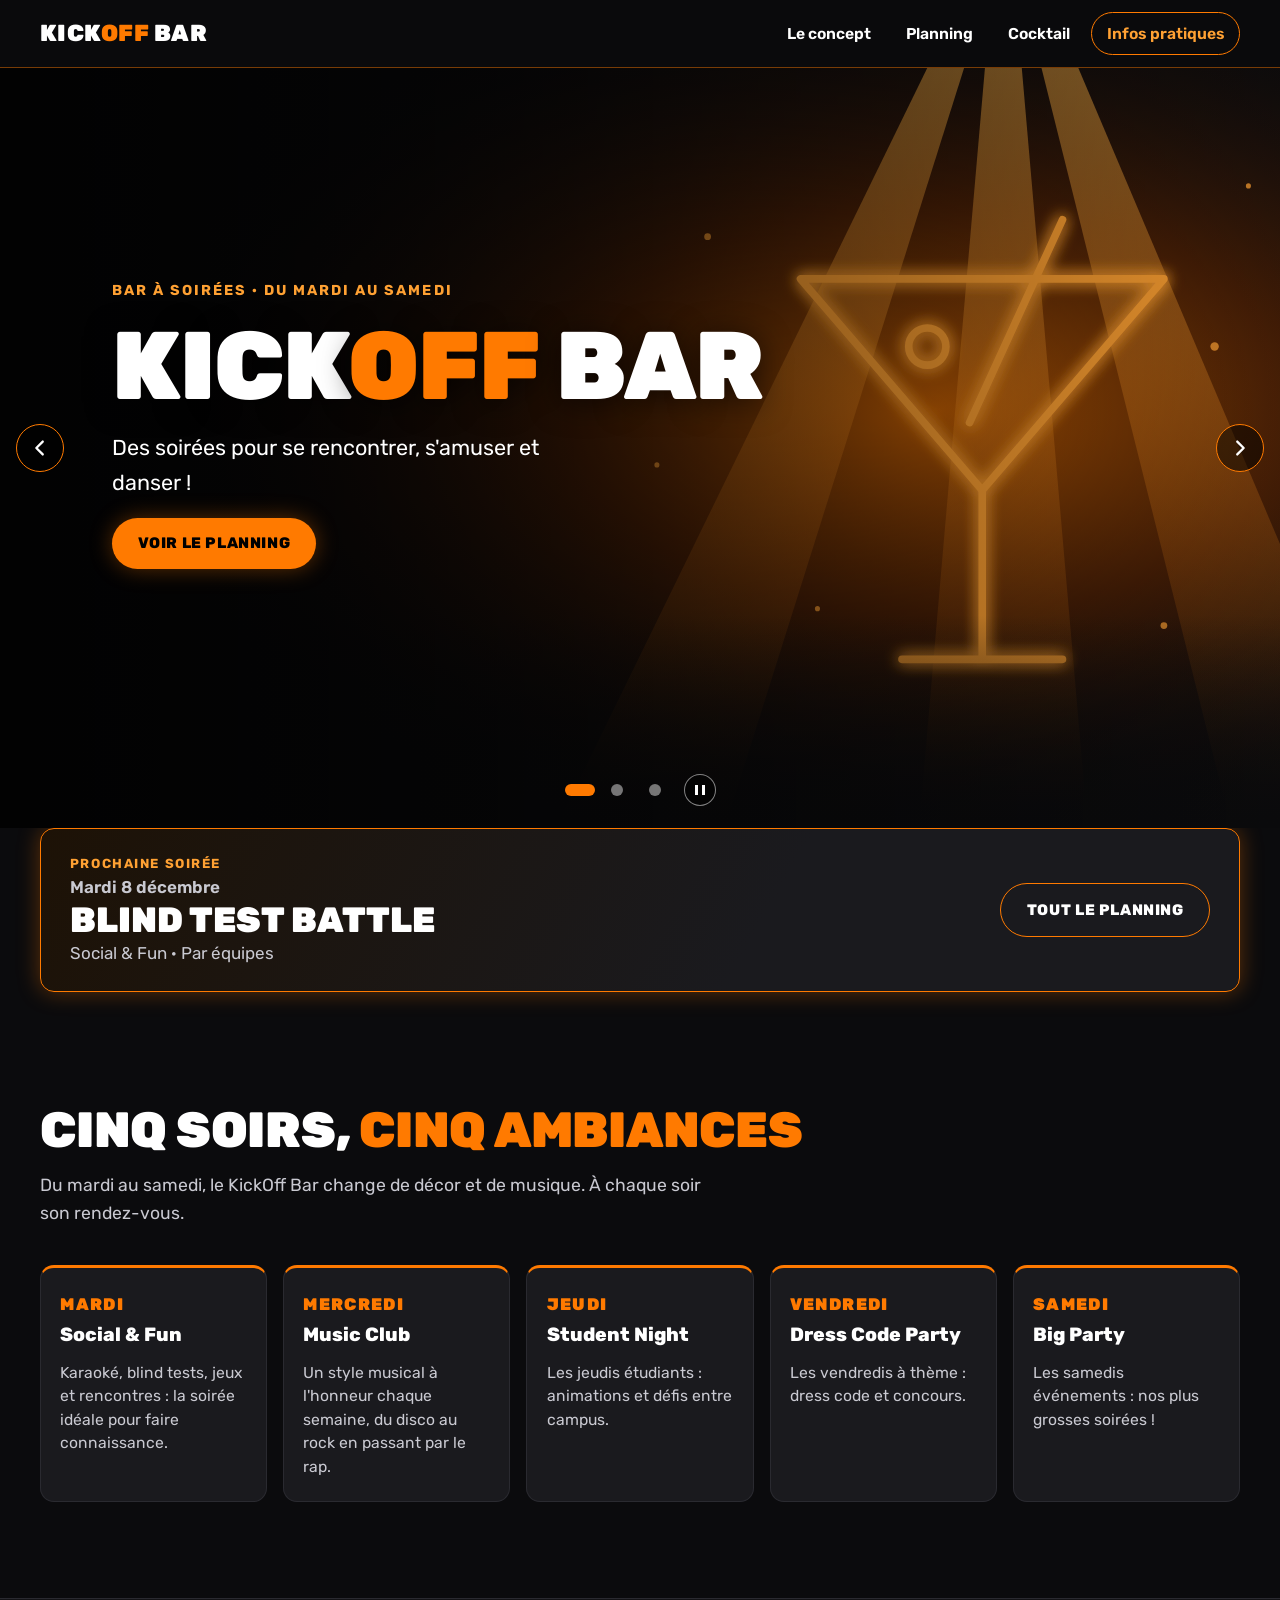
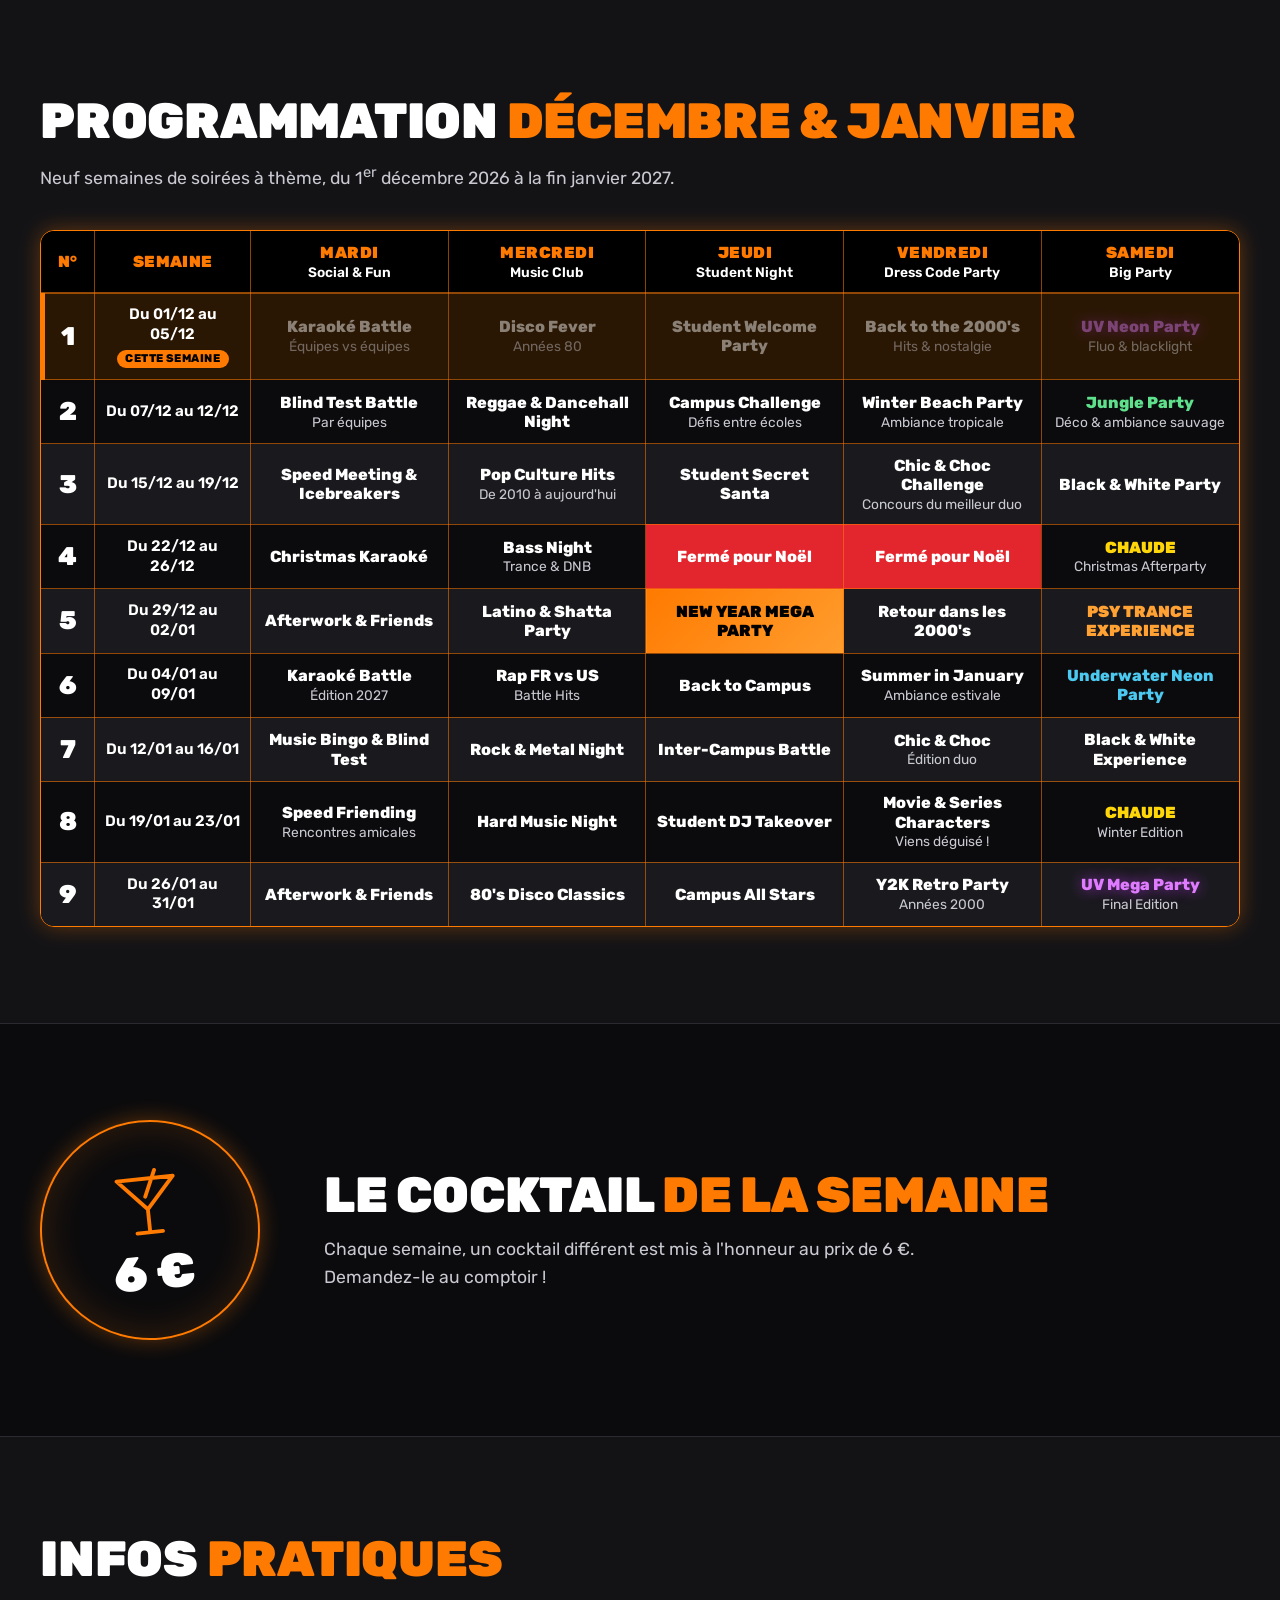
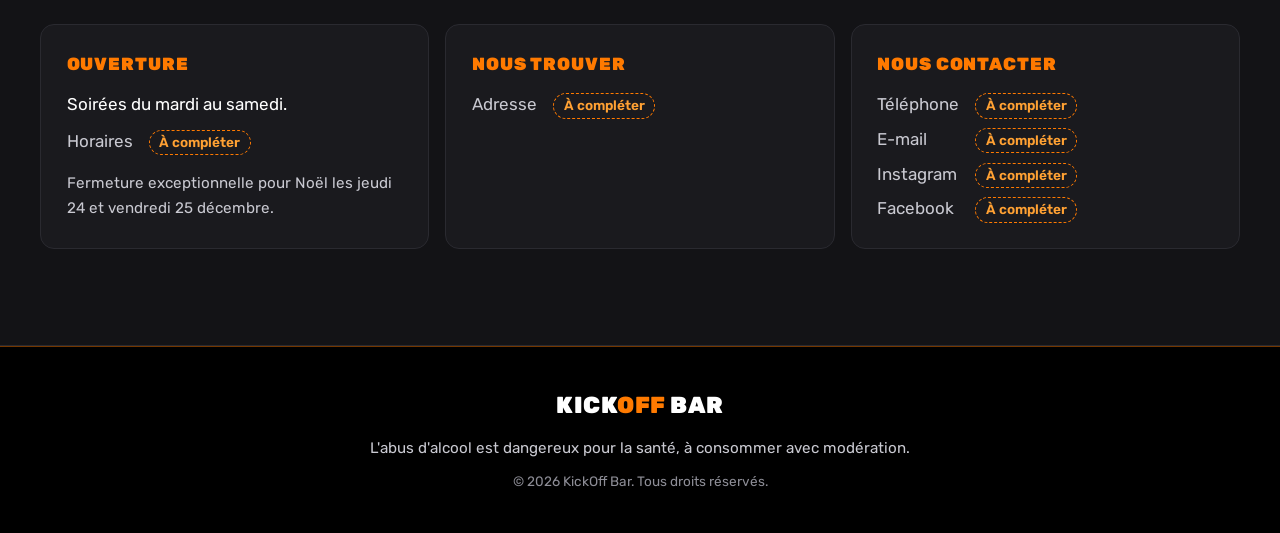
==== index.html @ b2f5c9df "Site vitrine KickOff Bar : diaporama, planning décembre/janvier, infos pratiques Co-Authored-By: Cla" ====
<!DOCTYPE html>
<html lang="fr">
<head>
  <meta charset="utf-8">
  <meta name="viewport" content="width=device-width, initial-scale=1">
  <title>KickOff Bar — Soirées à thème, planning et infos pratiques</title>
  <meta name="description" content="KickOff Bar : des soirées à thème du mardi au samedi. Découvrez la programmation de décembre et janvier, le cocktail de la semaine à 6 € et les infos pratiques.">
  <meta name="theme-color" content="#0b0b0d">
  <meta property="og:title" content="KickOff Bar — Soirées à thème du mardi au samedi">
  <meta property="og:description" content="Programmation de décembre et janvier, cocktail de la semaine à 6 € et infos pratiques.">
  <meta property="og:type" content="website">
  <meta property="og:locale" content="fr_FR">
  <link rel="icon" href="favicon.svg" type="image/svg+xml">
  <link rel="preload" href="fonts/rubik.woff2" as="font" type="font/woff2" crossorigin>
  <link rel="stylesheet" href="css/style.css">
</head>
<body>
  <a class="skip" href="#contenu">Aller au contenu</a>

  <header class="site-header">
    <div class="container header-in">
      <a class="logo" href="#accueil" aria-label="KickOff Bar — accueil">Kick<span>Off</span> Bar</a>
      <button class="burger" type="button" aria-controls="nav" aria-expanded="false" aria-label="Ouvrir le menu">
        <span></span><span></span><span></span>
      </button>
      <nav id="nav" class="nav" aria-label="Navigation principale">
        <a href="#concept">Le concept</a>
        <a href="#planning">Planning</a>
        <a href="#cocktail">Cocktail</a>
        <a href="#infos" class="nav-cta">Infos pratiques</a>
      </nav>
    </div>
  </header>

  <main id="contenu">

    <!-- Diaporama -->
    <section id="accueil" class="hero" aria-roledescription="carrousel" aria-label="À la une">
      <div class="slides">
        <article class="slide active">
          <img src="images/slide-1.svg" alt="" width="1600" height="900" fetchpriority="high">
          <div class="container slide-txt">
            <p class="kicker">Bar à soirées · du mardi au samedi</p>
            <h1>Kick<span>Off</span> Bar</h1>
            <p class="lead">Des soirées pour se rencontrer, s'amuser et danser&nbsp;!</p>
            <a class="btn" href="#planning">Voir le planning</a>
          </div>
        </article>
        <article class="slide" aria-hidden="true">
          <img src="images/slide-2.svg" alt="" width="1600" height="900" loading="lazy">
          <div class="container slide-txt">
            <p class="kicker">Cinq soirs, cinq ambiances</p>
            <p class="slide-titre">Chaque soir a <span>son thème</span></p>
            <p class="lead">Karaoké, soirées musicales, jeudis étudiants, vendredis à dress code et grosses soirées du samedi.</p>
            <a class="btn" href="#concept">Découvrir le concept</a>
          </div>
        </article>
        <article class="slide" aria-hidden="true">
          <img src="images/slide-3.svg" alt="" width="1600" height="900" loading="lazy">
          <div class="container slide-txt">
            <p class="kicker">Chaque semaine</p>
            <p class="slide-titre">Le cocktail de la semaine à <span>6&nbsp;€</span></p>
            <p class="lead">Un cocktail différent à l'honneur chaque semaine, à petit prix.</p>
            <a class="btn" href="#cocktail">En savoir plus</a>
          </div>
        </article>
      </div>

      <button class="hero-arrow prev" type="button" aria-label="Image précédente">
        <svg viewBox="0 0 24 24" aria-hidden="true"><path d="M15 5l-7 7 7 7"/></svg>
      </button>
      <button class="hero-arrow next" type="button" aria-label="Image suivante">
        <svg viewBox="0 0 24 24" aria-hidden="true"><path d="M9 5l7 7-7 7"/></svg>
      </button>

      <div class="hero-controls">
        <button class="dot" type="button" aria-label="Afficher l'image 1" aria-current="true"></button>
        <button class="dot" type="button" aria-label="Afficher l'image 2"></button>
        <button class="dot" type="button" aria-label="Afficher l'image 3"></button>
        <button class="hero-toggle" type="button" aria-label="Mettre le diaporama en pause"></button>
      </div>
    </section>

    <!-- Prochaine soirée -->
    <section class="bandeau" aria-label="Prochaine soirée">
      <div class="container bandeau-in">
        <div id="prochaine" class="prochaine"></div>
        <a class="btn btn-ghost" href="#planning">Tout le planning</a>
      </div>
    </section>

    <!-- Concept -->
    <section id="concept" class="section">
      <div class="container">
        <h2 class="titre">Cinq soirs, <span>cinq ambiances</span></h2>
        <p class="intro">Du mardi au samedi, le KickOff Bar change de décor et de musique. À chaque soir son rendez-vous.</p>
        <ul id="soirs-liste" class="soirs"></ul>
      </div>
    </section>

    <!-- Planning -->
    <section id="planning" class="section section-alt">
      <div class="container">
        <h2 class="titre">Programmation <span>décembre &amp; janvier</span></h2>
        <p class="intro">Neuf semaines de soirées à thème, du 1<sup>er</sup>&nbsp;décembre 2026 à la fin janvier 2027.</p>

        <div class="planning-cadre">
          <table class="planning">
            <caption class="sr-only">Programmation des soirées du KickOff Bar, semaine par semaine</caption>
            <thead>
              <tr>
                <th scope="col">N°</th>
                <th scope="col">Semaine</th>
                <th scope="col">Mardi <small>Social &amp; Fun</small></th>
                <th scope="col">Mercredi <small>Music Club</small></th>
                <th scope="col">Jeudi <small>Student Night</small></th>
                <th scope="col">Vendredi <small>Dress Code Party</small></th>
                <th scope="col">Samedi <small>Big Party</small></th>
              </tr>
            </thead>
            <tbody id="planning-corps"></tbody>
          </table>
        </div>
        <noscript><p class="intro">Activez JavaScript pour afficher la programmation.</p></noscript>
      </div>
    </section>

    <!-- Cocktail -->
    <section id="cocktail" class="section">
      <div class="container cocktail">
        <div class="cocktail-prix" aria-hidden="true">
          <svg viewBox="0 0 64 64"><path d="M10 12h44L32 36zM32 36v18M22 54h20M40 6l-9 20"/></svg>
          <span>6&nbsp;€</span>
        </div>
        <div>
          <h2 class="titre">Le cocktail <span>de la semaine</span></h2>
          <p class="intro">Chaque semaine, un cocktail différent est mis à l'honneur au prix de 6&nbsp;€. Demandez-le au comptoir&nbsp;!</p>
        </div>
      </div>
    </section>

    <!-- Infos pratiques -->
    <section id="infos" class="section section-alt">
      <div class="container">
        <h2 class="titre">Infos <span>pratiques</span></h2>
        <div class="infos">
          <div class="info">
            <h3>Ouverture</h3>
            <p>Soirées du mardi au samedi.</p>
            <dl>
              <dt>Horaires</dt><dd id="info-horaires"></dd>
            </dl>
            <p class="note">Fermeture exceptionnelle pour Noël les jeudi 24 et vendredi 25&nbsp;décembre.</p>
          </div>
          <div class="info">
            <h3>Nous trouver</h3>
            <dl>
              <dt>Adresse</dt><dd id="info-adresse"></dd>
            </dl>
          </div>
          <div class="info">
            <h3>Nous contacter</h3>
            <dl>
              <dt>Téléphone</dt><dd id="info-telephone"></dd>
              <dt>E-mail</dt><dd id="info-email"></dd>
              <dt>Instagram</dt><dd id="info-instagram"></dd>
              <dt>Facebook</dt><dd id="info-facebook"></dd>
            </dl>
          </div>
        </div>
      </div>
    </section>
  </main>

  <footer class="site-footer">
    <div class="container footer-in">
      <p class="logo">Kick<span>Off</span> Bar</p>
      <p class="sante">L'abus d'alcool est dangereux pour la santé, à consommer avec modération.</p>
      <p class="copy">© <span id="annee">2026</span> KickOff Bar. Tous droits réservés.</p>
    </div>
  </footer>

  <script src="js/data.js"></script>
  <script src="js/main.js"></script>
</body>
</html>
---- css/style.css ----
@font-face {
  font-family: "Rubik";
  src: url("../fonts/rubik.woff2") format("woff2");
  font-weight: 300 900;
  font-display: swap;
}

:root {
  --noir: #0b0b0d;
  --noir-2: #131316;
  --panneau: #1a1a1e;
  --ligne: #2a2a30;
  --orange: #ff7a00;
  --orange-clair: #ffa133;
  --blanc: #ffffff;
  --gris: #c9c9d1;
  --rouge: #e3262e;
  --lueur: 0 0 22px rgba(255, 122, 0, .35);
  --rayon: 14px;
  --header-h: 68px;
}

*, *::before, *::after { box-sizing: border-box; }

html { scroll-behavior: smooth; scroll-padding-top: calc(var(--header-h) + 12px); }

body {
  margin: 0;
  background: var(--noir);
  color: var(--blanc);
  font-family: "Rubik", "Segoe UI", system-ui, sans-serif;
  font-size: 1.0625rem;
  line-height: 1.6;
  -webkit-font-smoothing: antialiased;
}

img, svg { display: block; max-width: 100%; }
a { color: var(--orange-clair); }
h1, h2, h3, p { margin: 0; }
ul { margin: 0; padding: 0; list-style: none; }

:focus-visible { outline: 3px solid var(--orange-clair); outline-offset: 3px; border-radius: 4px; }

.container { width: min(1200px, 100% - 2.5rem); margin-inline: auto; }

.sr-only {
  position: absolute; width: 1px; height: 1px; overflow: hidden;
  clip-path: inset(50%); white-space: nowrap;
}

.skip {
  position: absolute; left: 1rem; top: -4rem; z-index: 100;
  background: var(--orange); color: #000; padding: .6rem 1rem; border-radius: 8px; font-weight: 700;
}
.skip:focus { top: 1rem; }

/* ---------- En-tête ---------- */
.site-header {
  position: sticky; top: 0; z-index: 50;
  height: var(--header-h);
  background: rgba(11, 11, 13, .88);
  backdrop-filter: blur(10px);
  border-bottom: 1px solid rgba(255, 122, 0, .45);
}
.header-in { height: 100%; display: flex; align-items: center; justify-content: space-between; gap: 1rem; }

.logo {
  font-weight: 900; font-size: 1.45rem; letter-spacing: .02em; text-transform: uppercase;
  color: var(--blanc); text-decoration: none; white-space: nowrap;
}
.logo span { color: var(--orange); }

.nav { display: flex; align-items: center; gap: .4rem; }
.nav a {
  color: var(--blanc); text-decoration: none; font-weight: 600; font-size: .98rem;
  padding: .5rem .9rem; border-radius: 999px; transition: color .2s, background .2s;
}
.nav a:hover { color: var(--orange-clair); }
.nav .nav-cta { border: 1.5px solid var(--orange); color: var(--orange-clair); }
.nav .nav-cta:hover { background: var(--orange); color: #000; }

.burger {
  display: none; width: 44px; height: 44px; padding: 10px;
  background: none; border: 1.5px solid var(--orange); border-radius: 10px; cursor: pointer;
}
.burger span { display: block; height: 2px; background: var(--blanc); border-radius: 2px; }
.burger span + span { margin-top: 6px; }

/* ---------- Boutons ---------- */
.btn {
  display: inline-block; padding: .85rem 1.6rem; border-radius: 999px;
  background: var(--orange); color: #000; font-weight: 800; text-decoration: none;
  text-transform: uppercase; letter-spacing: .04em; font-size: .95rem;
  box-shadow: var(--lueur); transition: transform .2s, background .2s;
}
.btn:hover { background: var(--orange-clair); transform: translateY(-2px); }
.btn-ghost { background: transparent; color: var(--blanc); border: 1.5px solid var(--orange); box-shadow: none; }
.btn-ghost:hover { background: var(--orange); color: #000; }

/* ---------- Diaporama ---------- */
.hero { position: relative; height: min(86vh, 760px); min-height: 540px; overflow: hidden; background: #000; }
.slide {
  position: absolute; inset: 0; opacity: 0; visibility: hidden;
  transition: opacity .9s ease, visibility 0s linear .9s;
}
.slide.active { opacity: 1; visibility: visible; transition: opacity .9s ease; }
.slide img { position: absolute; inset: 0; width: 100%; height: 100%; object-fit: cover; }
.slide::after {
  content: ""; position: absolute; inset: 0;
  background:
    linear-gradient(90deg, rgba(0, 0, 0, .86) 0%, rgba(0, 0, 0, .55) 45%, rgba(0, 0, 0, .1) 100%),
    linear-gradient(0deg, rgba(11, 11, 13, 1) 0%, rgba(11, 11, 13, 0) 28%);
}
.slide-txt {
  position: relative; z-index: 1; height: 100%;
  display: flex; flex-direction: column; justify-content: center; align-items: flex-start; gap: 1.1rem;
  padding-bottom: 3rem;
}
.kicker {
  color: var(--orange-clair); font-weight: 700; text-transform: uppercase;
  letter-spacing: .14em; font-size: .9rem;
}
.hero h1, .slide-titre {
  font-weight: 900; text-transform: uppercase; line-height: .98; letter-spacing: -.01em;
  font-size: clamp(2.7rem, 8vw, 6rem); max-width: 14ch;
  text-shadow: 0 4px 30px rgba(0, 0, 0, .6);
}
.slide-titre { font-size: clamp(2.2rem, 6vw, 4.4rem); max-width: 16ch; }
.hero h1 span, .slide-titre span { color: var(--orange); }
.lead { font-size: clamp(1.05rem, 2.2vw, 1.35rem); max-width: 34ch; color: var(--blanc); }

.hero-arrow {
  position: absolute; top: 50%; z-index: 3; transform: translateY(-50%);
  width: 48px; height: 48px; border-radius: 50%; cursor: pointer;
  background: rgba(0, 0, 0, .5); border: 1.5px solid var(--orange); color: var(--blanc);
  display: grid; place-items: center; transition: background .2s;
}
.hero-arrow:hover { background: var(--orange); color: #000; }
.hero-arrow svg { width: 22px; height: 22px; fill: none; stroke: currentColor; stroke-width: 2.5; stroke-linecap: round; stroke-linejoin: round; }
.hero-arrow.prev { left: 1rem; }
.hero-arrow.next { right: 1rem; }

.hero-controls {
  position: absolute; left: 0; right: 0; bottom: 1.4rem; z-index: 3;
  display: flex; justify-content: center; align-items: center; gap: .35rem;
}
.dot {
  width: 32px; height: 32px; padding: 0; background: none; border: 0; cursor: pointer;
  display: grid; place-items: center;
}
.dot::before {
  content: ""; width: 12px; height: 12px; border-radius: 999px;
  background: rgba(255, 255, 255, .45); transition: width .3s, background .3s;
}
.dot[aria-current="true"]::before { width: 30px; background: var(--orange); }
.hero-toggle {
  width: 32px; height: 32px; margin-left: .5rem; padding: 0; cursor: pointer;
  background: rgba(0, 0, 0, .5); border: 1.5px solid rgba(255, 255, 255, .5); border-radius: 50%;
  display: grid; place-items: center;
}
.hero-toggle::before {
  content: ""; width: 10px; height: 10px;
  border-left: 3px solid var(--blanc); border-right: 3px solid var(--blanc);
}
.hero-toggle.paused::before {
  width: 0; height: 0; margin-left: 3px;
  border: 6px solid transparent; border-left: 10px solid var(--blanc); border-right: 0;
}

/* ---------- Bandeau prochaine soirée ---------- */
.bandeau { background: var(--noir); padding: 0 0 1rem; }
.bandeau-in {
  display: flex; align-items: center; justify-content: space-between; gap: 1.5rem; flex-wrap: wrap;
  padding: 1.5rem 1.8rem; border-radius: var(--rayon);
  background: linear-gradient(120deg, #1d1206, var(--panneau) 60%);
  border: 1.5px solid var(--orange); box-shadow: var(--lueur);
}
.prochaine-sur { color: var(--orange-clair); font-weight: 700; text-transform: uppercase; letter-spacing: .12em; font-size: .82rem; }
.prochaine-date { font-weight: 600; color: var(--gris); }
.prochaine-titre { font-weight: 900; font-size: clamp(1.5rem, 4vw, 2.2rem); text-transform: uppercase; line-height: 1.1; }
.prochaine-detail { color: var(--gris); }

/* ---------- Sections ---------- */
.section { padding: clamp(3.5rem, 8vw, 6rem) 0; }
.section-alt { background: var(--noir-2); border-block: 1px solid var(--ligne); }
.titre {
  font-weight: 900; text-transform: uppercase; line-height: 1.05;
  font-size: clamp(1.9rem, 5vw, 3.1rem); letter-spacing: -.005em; text-wrap: balance;
}
.titre span { color: var(--orange); }
.intro { margin-top: .9rem; color: var(--gris); max-width: 62ch; font-size: 1.1rem; }

/* ---------- Les cinq soirs ---------- */
.soirs { margin-top: 2.4rem; display: grid; gap: 1rem; grid-template-columns: repeat(5, 1fr); }
.soir {
  padding: 1.4rem 1.2rem; border-radius: var(--rayon);
  background: var(--panneau); border: 1px solid var(--ligne); border-top: 3px solid var(--orange);
  transition: transform .2s, box-shadow .2s, border-color .2s;
}
.soir:hover { transform: translateY(-4px); box-shadow: var(--lueur); border-color: var(--orange); }
.soir-jour { color: var(--orange); font-weight: 900; text-transform: uppercase; letter-spacing: .08em; font-size: 1.05rem; }
.soir h3 { font-size: 1.2rem; font-weight: 800; margin: .15rem 0 .6rem; }
.soir p { color: var(--gris); font-size: .98rem; line-height: 1.5; }

/* ---------- Planning ---------- */
.planning-cadre {
  margin-top: 2.4rem; border: 1.5px solid var(--orange); border-radius: var(--rayon);
  box-shadow: var(--lueur); overflow: hidden; background: var(--noir);
}
.planning { width: 100%; border-collapse: collapse; table-layout: fixed; }
.planning th, .planning td { border: 1px solid rgba(255, 122, 0, .55); padding: .7rem .6rem; text-align: center; vertical-align: middle; }
.planning tr > :first-child { border-left: 0; }
.planning tr > :last-child { border-right: 0; }
.planning thead th { border-top: 0; }
.planning tbody tr:last-child > * { border-bottom: 0; }

.planning thead th {
  background: #000; color: var(--orange); font-weight: 900; text-transform: uppercase;
  letter-spacing: .03em; font-size: 1rem; line-height: 1.2;
}
.planning thead th small { display: block; color: var(--blanc); font-weight: 600; text-transform: none; letter-spacing: 0; font-size: .86rem; margin-top: .15rem; }
.planning thead th:nth-child(1) { width: 4.5%; }
.planning thead th:nth-child(2) { width: 13%; }

.planning tbody tr:nth-child(odd) { background: var(--panneau); }
.planning .num { font-weight: 900; font-size: 1.6rem; color: var(--blanc); }
.planning .periode { font-weight: 600; font-size: .95rem; line-height: 1.3; }
.badge {
  display: block; width: fit-content; margin: .35rem auto 0; padding: .1rem .55rem; border-radius: 999px;
  background: var(--orange); color: #000; font-size: .7rem; font-weight: 800; text-transform: uppercase; letter-spacing: .04em;
}
.soiree-txt { display: flex; flex-direction: column; gap: .1rem; }
.soiree strong { font-weight: 800; font-size: 1rem; line-height: 1.2; }
.soiree span { color: var(--gris); font-size: .86rem; line-height: 1.25; }
.soiree.passee { opacity: .45; }

.planning tr.en-cours { background: #2a1703 !important; box-shadow: inset 4px 0 0 var(--orange); }

.s-ferme { background: var(--rouge); }
.s-nouvel-an { background: linear-gradient(135deg, var(--orange), #ff9d2e); }
.s-nouvel-an strong { color: #000; text-transform: uppercase; font-weight: 900; }
.s-uv strong { color: #df7bff; text-shadow: 0 0 14px rgba(200, 60, 255, .7); }
.s-jungle strong { color: #5fe08c; }
.s-chaude strong { color: #ffd60a; text-transform: uppercase; font-weight: 900; }
.s-psy strong { color: var(--orange-clair); text-transform: uppercase; font-weight: 900; }
.s-eau strong { color: #4cc9f0; }

/* ---------- Cocktail ---------- */
.cocktail { display: flex; align-items: center; gap: clamp(1.5rem, 5vw, 4rem); }
.cocktail-prix {
  flex: none; width: clamp(150px, 22vw, 220px); aspect-ratio: 1; border-radius: 50%;
  border: 2px solid var(--orange); box-shadow: var(--lueur), inset 0 0 40px rgba(255, 122, 0, .18);
  display: flex; flex-direction: column; align-items: center; justify-content: center; gap: .2rem;
  transform: rotate(-6deg);
}
.cocktail-prix svg { width: 38%; fill: none; stroke: var(--orange); stroke-width: 3; stroke-linecap: round; stroke-linejoin: round; }
.cocktail-prix span { font-weight: 900; font-size: clamp(2rem, 5vw, 3rem); line-height: 1; }

/* ---------- Infos pratiques ---------- */
.infos { margin-top: 2.4rem; display: grid; gap: 1rem; grid-template-columns: repeat(3, 1fr); }
.info { padding: 1.6rem; border-radius: var(--rayon); background: var(--panneau); border: 1px solid var(--ligne); }
.info h3 { color: var(--orange); text-transform: uppercase; font-weight: 900; letter-spacing: .05em; font-size: 1.1rem; margin-bottom: .8rem; }
.info dl { margin: .6rem 0 0; display: grid; grid-template-columns: auto 1fr; gap: .45rem 1rem; }
.info dt { color: var(--gris); }
.info dd { margin: 0; font-weight: 600; overflow-wrap: anywhere; }
.info .note { margin-top: 1rem; color: var(--gris); font-size: .95rem; }
.todo {
  display: inline-block; padding: .05rem .6rem; border-radius: 999px;
  border: 1px dashed var(--orange); color: var(--orange-clair); font-size: .85rem; font-weight: 600;
}

/* ---------- Pied de page ---------- */
.site-footer { border-top: 1px solid rgba(255, 122, 0, .45); padding: 2.5rem 0; background: #000; }
.footer-in { display: grid; gap: .7rem; justify-items: center; text-align: center; }
.sante { color: var(--gris); font-size: .95rem; }
.copy { color: #8d8d96; font-size: .85rem; }

/* ---------- Responsive ---------- */
@media (min-width: 761px) and (max-width: 1380px) {
  /* Laisse la place aux flèches du diaporama */
  .slide-txt { padding-inline: 4.5rem; }
}

@media (max-width: 1100px) {
  .soirs { grid-template-columns: repeat(3, 1fr); }
}

@media (max-width: 960px) {
  /* Le tableau devient une carte par semaine */
  .planning-cadre { border: 0; box-shadow: none; background: none; overflow: visible; }
  .planning, .planning tbody, .planning tr, .planning th, .planning td { display: block; width: auto; }
  .planning thead { display: none; }
  .planning tr {
    position: relative; margin-bottom: 1.1rem; border-radius: var(--rayon); overflow: hidden;
    border: 1.5px solid var(--orange); background: var(--panneau) !important;
  }
  .planning th, .planning td { border: 0; border-top: 1px solid var(--ligne); text-align: left; padding: .75rem 1rem; }
  .planning .num {
    border-top: 0; background: #000; padding: .7rem 1rem; font-size: 1.05rem;
    color: var(--orange); text-transform: uppercase; letter-spacing: .06em;
  }
  .planning .num::before { content: "Semaine "; }
  .planning .periode {
    position: absolute; top: 0; right: 0; border: 0; padding: .7rem 1rem;
    display: flex; flex-direction: row-reverse; align-items: center; gap: .6rem;
  }
  .badge { margin: 0; }
  .planning .soiree { display: grid; grid-template-columns: 8.2rem 1fr; gap: .8rem; align-items: center; }
  .planning .soiree::before {
    content: attr(data-label); color: var(--orange-clair); font-weight: 700; font-size: .88rem;
  }
  .s-ferme::before, .planning .s-nouvel-an::before { color: #000 !important; }
  .s-ferme::before { color: var(--blanc) !important; }
  .planning tr.en-cours { box-shadow: var(--lueur); }
}

@media (max-width: 760px) {
  .burger { display: block; }
  .nav {
    position: absolute; top: var(--header-h); left: 0; right: 0;
    flex-direction: column; align-items: stretch; gap: .3rem; padding: 1rem 1.25rem 1.3rem;
    background: rgba(11, 11, 13, .98); border-bottom: 1px solid var(--orange);
    display: none;
  }
  .nav.open { display: flex; }
  .nav a { padding: .8rem 1rem; text-align: center; }
  .hero-arrow { display: none; }
  .hero { height: min(82vh, 700px); }
  .soirs, .infos { grid-template-columns: 1fr; }
  .cocktail { flex-direction: column; text-align: center; }
  .cocktail .intro { margin-inline: auto; }
  .bandeau-in { padding: 1.3rem; }
}

@media (max-width: 420px) {
  .planning .periode { font-size: .85rem; }
  .planning .soiree { grid-template-columns: 6.8rem 1fr; }
}

@media (prefers-reduced-motion: reduce) {
  html { scroll-behavior: auto; }
  *, *::before, *::after { transition-duration: .01ms !important; }
}
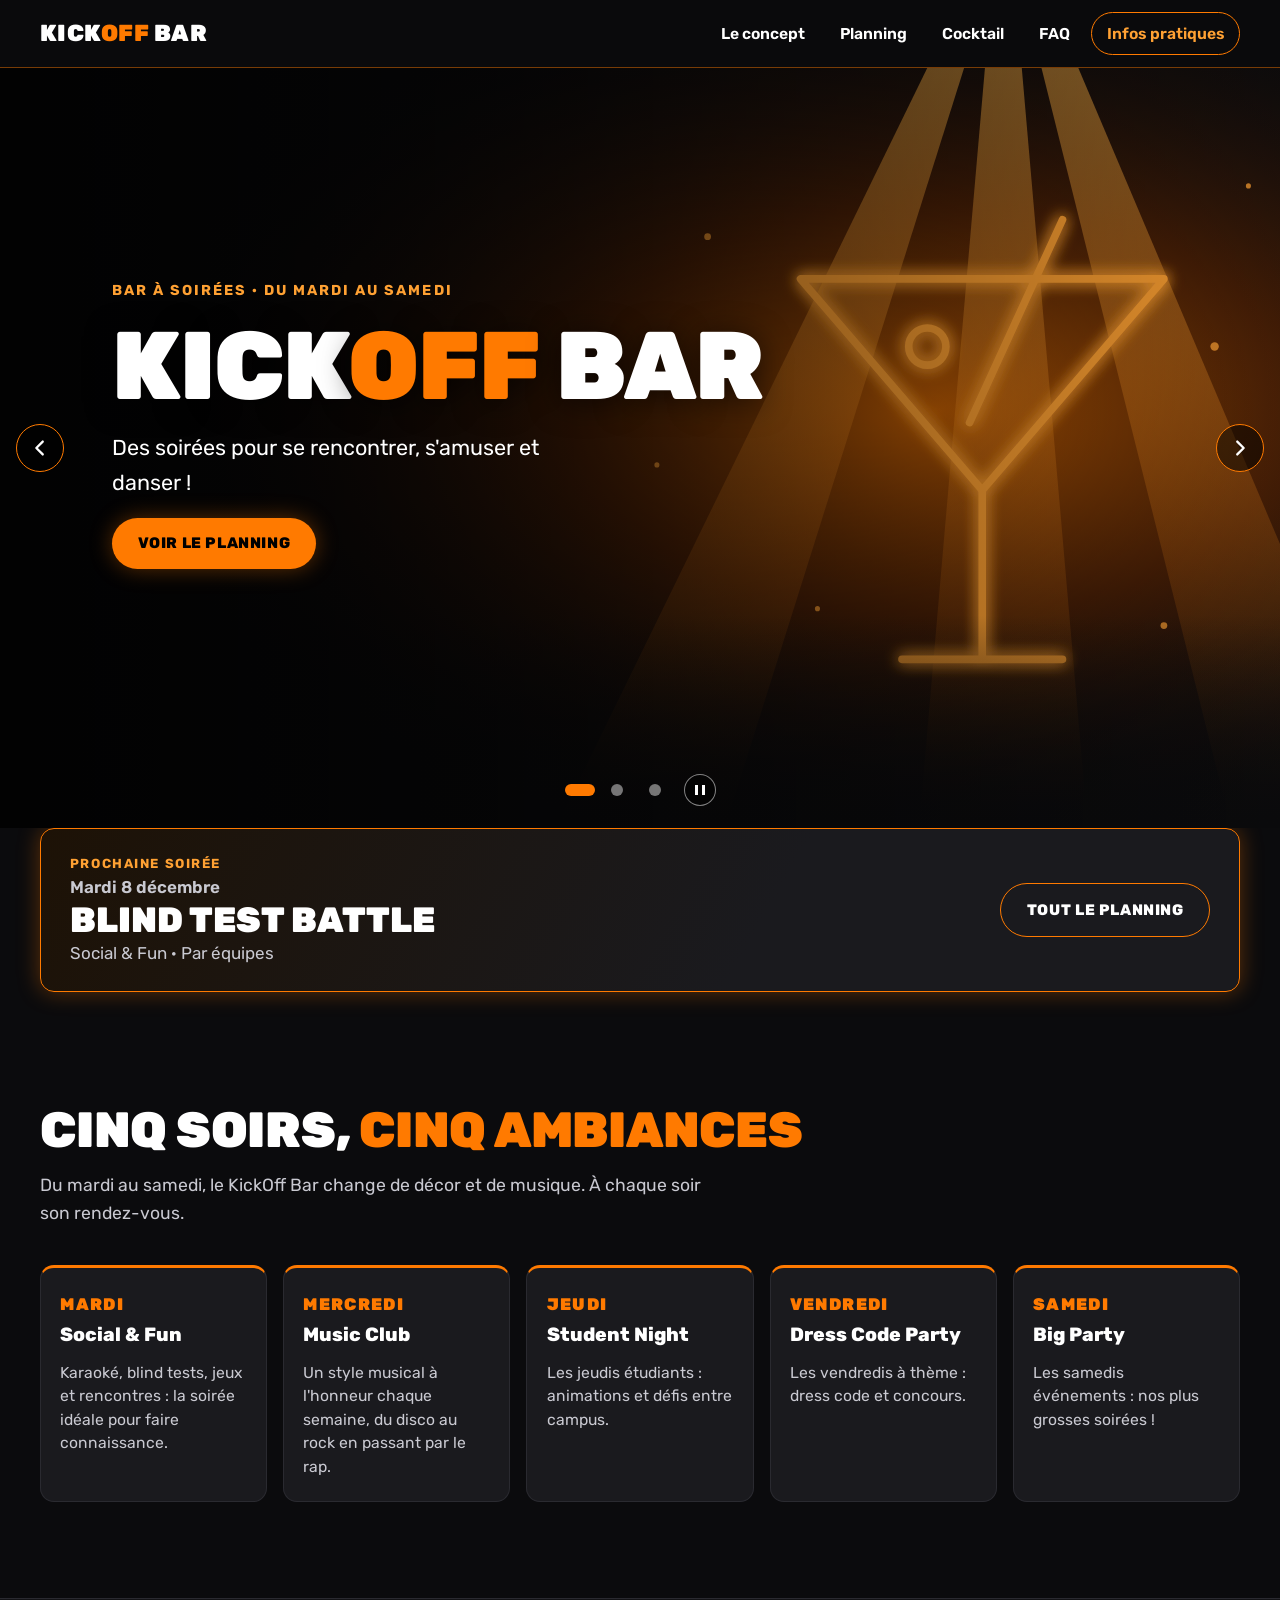
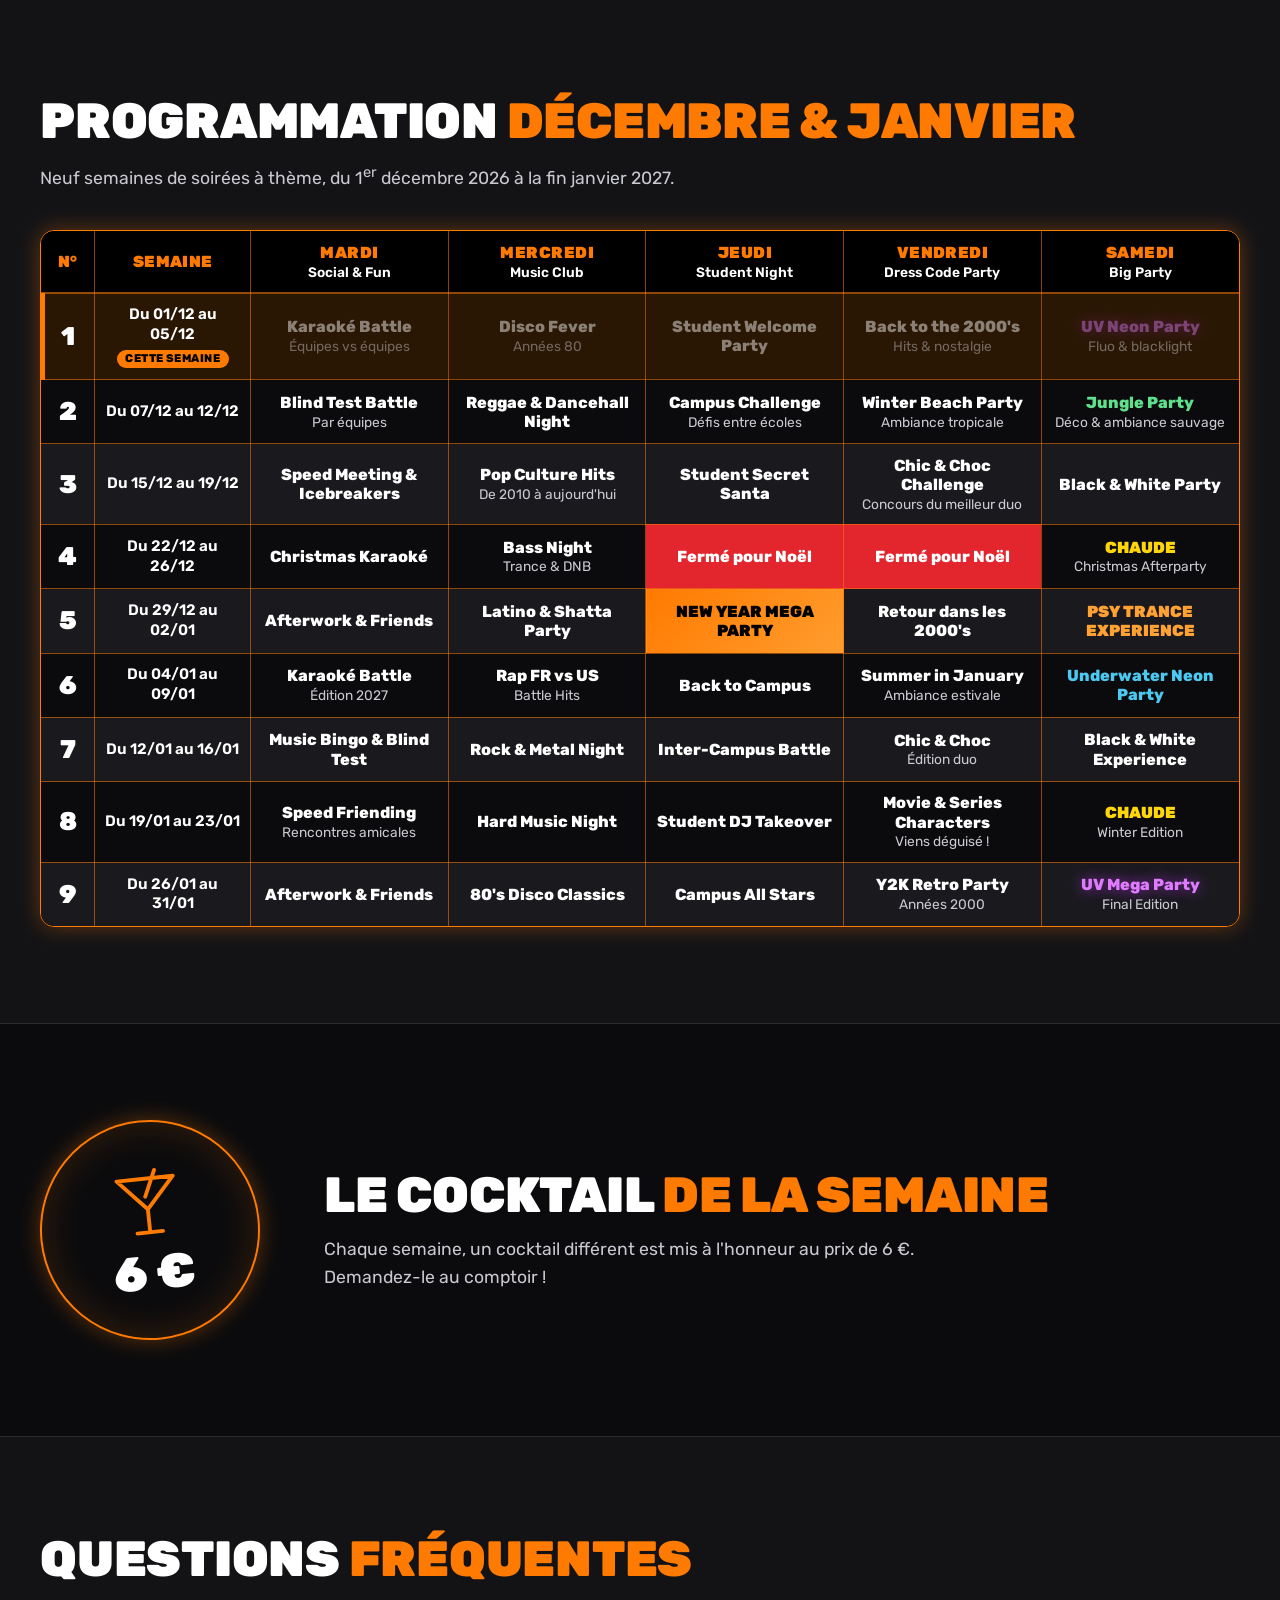
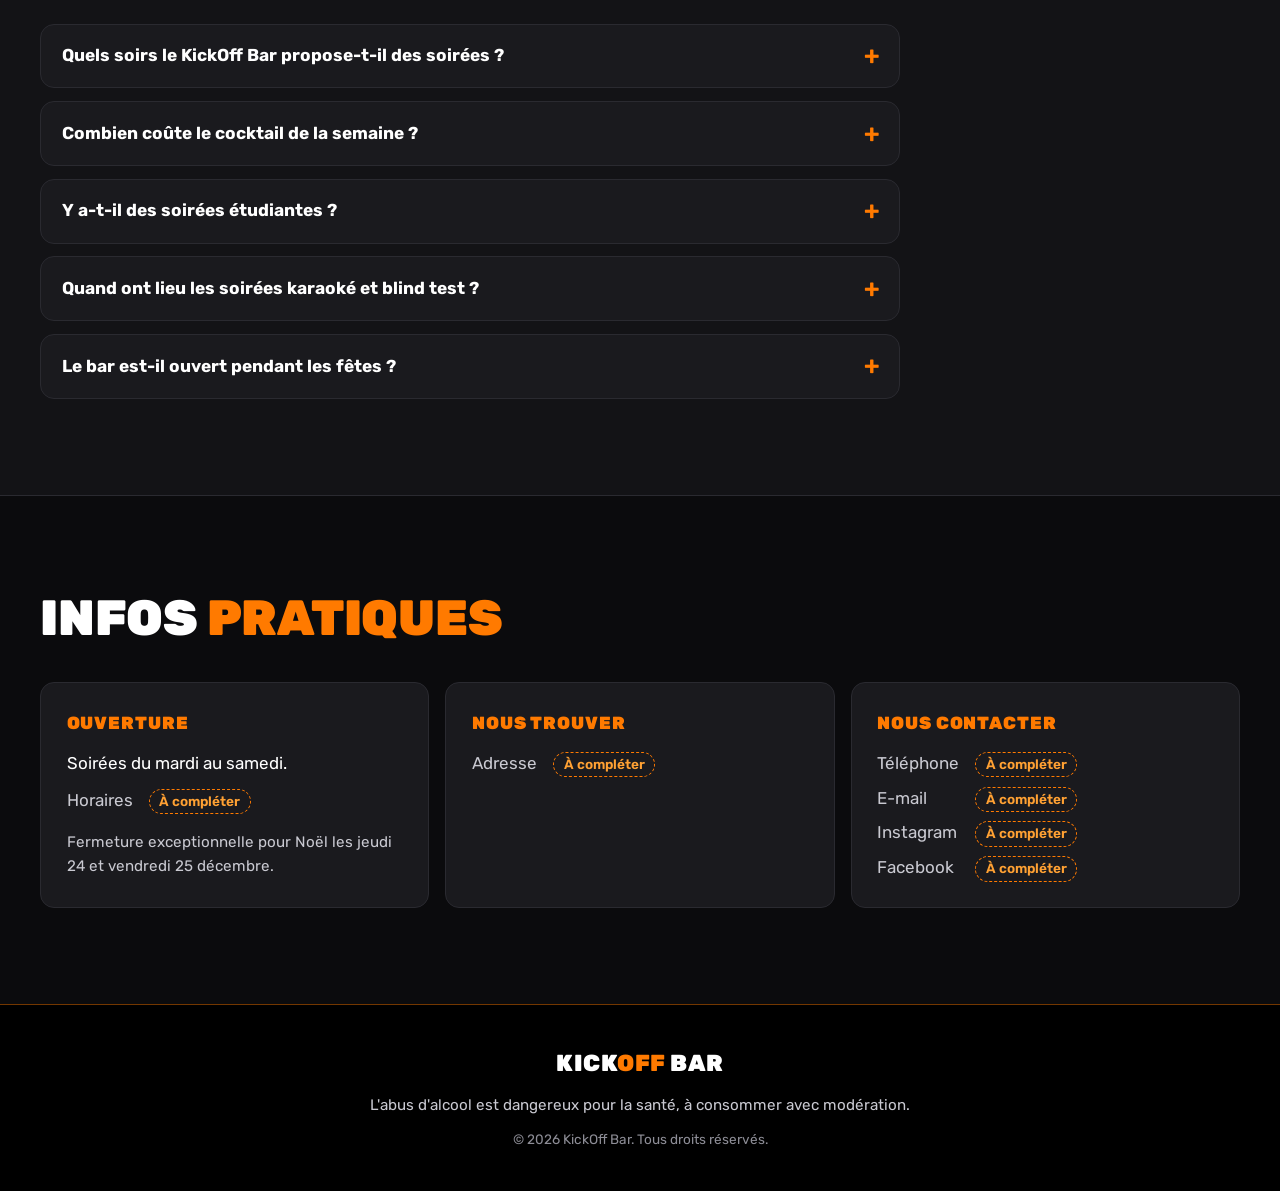
==== commit bdb70998: "SEO : contenu statique, données structurées, FAQ, sitemap, image de partage Co-Authored-By: Claude F" ====
--- a/index.html
+++ b/index.html
@@ -3,13 +3,25 @@
 <head>
   <meta charset="utf-8">
   <meta name="viewport" content="width=device-width, initial-scale=1">
-  <title>KickOff Bar — Soirées à thème, planning et infos pratiques</title>
-  <meta name="description" content="KickOff Bar : des soirées à thème du mardi au samedi. Découvrez la programmation de décembre et janvier, le cocktail de la semaine à 6 € et les infos pratiques.">
+  <title>KickOff Bar — Bar à soirées : karaoké, blind test, soirées étudiantes</title>
+  <meta name="description" content="KickOff Bar, bar à soirées à thème du mardi au samedi : karaoké, blind test, soirées étudiantes, dress code. Planning complet et cocktail de la semaine à 6 €.">
+  <meta name="robots" content="index, follow, max-image-preview:large">
   <meta name="theme-color" content="#0b0b0d">
-  <meta property="og:title" content="KickOff Bar — Soirées à thème du mardi au samedi">
-  <meta property="og:description" content="Programmation de décembre et janvier, cocktail de la semaine à 6 € et infos pratiques.">
+  <meta property="og:site_name" content="KickOff Bar">
+  <meta property="og:title" content="KickOff Bar — Bar à soirées à thème du mardi au samedi">
+  <meta property="og:description" content="Karaoké, blind test, soirées étudiantes, vendredis à dress code et grosses soirées du samedi. Planning complet et cocktail de la semaine à 6 €.">
   <meta property="og:type" content="website">
   <meta property="og:locale" content="fr_FR">
+  <!-- build:head -->
+  <link rel="canonical" href="https://nebuyr168.github.io/kickoff-bar/">
+  <meta property="og:url" content="https://nebuyr168.github.io/kickoff-bar/">
+  <meta property="og:image" content="https://nebuyr168.github.io/kickoff-bar/images/og.jpg">
+  <meta property="og:image:width" content="1200">
+  <meta property="og:image:height" content="630">
+  <meta name="twitter:card" content="summary_large_image">
+  <meta name="twitter:image" content="https://nebuyr168.github.io/kickoff-bar/images/og.jpg">
+  <script type="application/ld+json">{"@context":"https://schema.org","@graph":[{"@type":"WebSite","@id":"https://nebuyr168.github.io/kickoff-bar/#site","name":"KickOff Bar","url":"https://nebuyr168.github.io/kickoff-bar/","inLanguage":"fr-FR"},{"@type":"BarOrPub","@id":"https://nebuyr168.github.io/kickoff-bar/#bar","name":"KickOff Bar","url":"https://nebuyr168.github.io/kickoff-bar/","image":"https://nebuyr168.github.io/kickoff-bar/images/og.jpg","description":"Bar à soirées à thème du mardi au samedi : karaoké, blind test, soirées musicales, jeudis étudiants, vendredis à dress code et grosses soirées du samedi."},{"@type":"FAQPage","@id":"https://nebuyr168.github.io/kickoff-bar/#faq","mainEntity":[{"@type":"Question","name":"Quels soirs le KickOff Bar propose-t-il des soirées ?","acceptedAnswer":{"@type":"Answer","text":"Le KickOff Bar propose des soirées à thème du mardi au samedi : Social & Fun le mardi, Music Club le mercredi, Student Night le jeudi, Dress Code Party le vendredi et Big Party le samedi."}},{"@type":"Question","name":"Combien coûte le cocktail de la semaine ?","acceptedAnswer":{"@type":"Answer","text":"Le cocktail de la semaine est à 6 €. Il change chaque semaine."}},{"@type":"Question","name":"Y a-t-il des soirées étudiantes ?","acceptedAnswer":{"@type":"Answer","text":"Oui, chaque jeudi : c'est la Student Night, avec des animations et des défis entre campus."}},{"@type":"Question","name":"Quand ont lieu les soirées karaoké et blind test ?","acceptedAnswer":{"@type":"Answer","text":"Le mardi, pendant les soirées Social & Fun : Karaoké Battle les 1er décembre et 5 janvier, Blind Test Battle le 8 décembre, Christmas Karaoké le 22 décembre, Music Bingo & Blind Test le 12 janvier."}},{"@type":"Question","name":"Le bar est-il ouvert pendant les fêtes ?","acceptedAnswer":{"@type":"Answer","text":"Le KickOff Bar est fermé pour Noël les jeudi 24 et vendredi 25 décembre 2026. Il fête le Nouvel An le jeudi 31 décembre avec la New Year Mega Party."}}]}]}</script>
+<!-- /build:head -->
   <link rel="icon" href="favicon.svg" type="image/svg+xml">
   <link rel="preload" href="fonts/rubik.woff2" as="font" type="font/woff2" crossorigin>
   <link rel="stylesheet" href="css/style.css">
@@ -27,6 +39,7 @@
         <a href="#concept">Le concept</a>
         <a href="#planning">Planning</a>
         <a href="#cocktail">Cocktail</a>
+        <a href="#faq">FAQ</a>
         <a href="#infos" class="nav-cta">Infos pratiques</a>
       </nav>
     </div>
@@ -94,7 +107,15 @@
       <div class="container">
         <h2 class="titre">Cinq soirs, <span>cinq ambiances</span></h2>
         <p class="intro">Du mardi au samedi, le KickOff Bar change de décor et de musique. À chaque soir son rendez-vous.</p>
-        <ul id="soirs-liste" class="soirs"></ul>
+        <ul id="soirs-liste" class="soirs">
+<!-- build:soirs -->
+<li class="soir"><span class="soir-jour">Mardi</span><h3>Social &amp; Fun</h3><p>Karaoké, blind tests, jeux et rencontres : la soirée idéale pour faire connaissance.</p></li>
+<li class="soir"><span class="soir-jour">Mercredi</span><h3>Music Club</h3><p>Un style musical à l'honneur chaque semaine, du disco au rock en passant par le rap.</p></li>
+<li class="soir"><span class="soir-jour">Jeudi</span><h3>Student Night</h3><p>Les jeudis étudiants : animations et défis entre campus.</p></li>
+<li class="soir"><span class="soir-jour">Vendredi</span><h3>Dress Code Party</h3><p>Les vendredis à thème : dress code et concours.</p></li>
+<li class="soir"><span class="soir-jour">Samedi</span><h3>Big Party</h3><p>Les samedis événements : nos plus grosses soirées !</p></li>
+<!-- /build:soirs -->
+        </ul>
       </div>
     </section>
 
@@ -118,10 +139,21 @@
                 <th scope="col">Samedi <small>Big Party</small></th>
               </tr>
             </thead>
-            <tbody id="planning-corps"></tbody>
+            <tbody id="planning-corps">
+<!-- build:planning -->
+<tr data-mardi="2026-12-01"><th class="num" scope="row" aria-label="Semaine 1">1</th><td class="periode">Du 01/12 au 05/12</td><td class="soiree" data-date="2026-12-01" data-label="Mardi 1er déc."><div class="soiree-txt"><strong>Karaoké Battle</strong><span>Équipes vs équipes</span></div></td><td class="soiree" data-date="2026-12-02" data-label="Mercredi 2 déc."><div class="soiree-txt"><strong>Disco Fever</strong><span>Années 80</span></div></td><td class="soiree" data-date="2026-12-03" data-label="Jeudi 3 déc."><div class="soiree-txt"><strong>Student Welcome Party</strong></div></td><td class="soiree" data-date="2026-12-04" data-label="Vendredi 4 déc."><div class="soiree-txt"><strong>Back to the 2000's</strong><span>Hits &amp; nostalgie</span></div></td><td class="soiree s-uv" data-date="2026-12-05" data-label="Samedi 5 déc."><div class="soiree-txt"><strong>UV Neon Party</strong><span>Fluo &amp; blacklight</span></div></td></tr>
+<tr data-mardi="2026-12-08"><th class="num" scope="row" aria-label="Semaine 2">2</th><td class="periode">Du 07/12 au 12/12</td><td class="soiree" data-date="2026-12-08" data-label="Mardi 8 déc."><div class="soiree-txt"><strong>Blind Test Battle</strong><span>Par équipes</span></div></td><td class="soiree" data-date="2026-12-09" data-label="Mercredi 9 déc."><div class="soiree-txt"><strong>Reggae &amp; Dancehall Night</strong></div></td><td class="soiree" data-date="2026-12-10" data-label="Jeudi 10 déc."><div class="soiree-txt"><strong>Campus Challenge</strong><span>Défis entre écoles</span></div></td><td class="soiree" data-date="2026-12-11" data-label="Vendredi 11 déc."><div class="soiree-txt"><strong>Winter Beach Party</strong><span>Ambiance tropicale</span></div></td><td class="soiree s-jungle" data-date="2026-12-12" data-label="Samedi 12 déc."><div class="soiree-txt"><strong>Jungle Party</strong><span>Déco &amp; ambiance sauvage</span></div></td></tr>
+<tr data-mardi="2026-12-15"><th class="num" scope="row" aria-label="Semaine 3">3</th><td class="periode">Du 15/12 au 19/12</td><td class="soiree" data-date="2026-12-15" data-label="Mardi 15 déc."><div class="soiree-txt"><strong>Speed Meeting &amp; Icebreakers</strong></div></td><td class="soiree" data-date="2026-12-16" data-label="Mercredi 16 déc."><div class="soiree-txt"><strong>Pop Culture Hits</strong><span>De 2010 à aujourd'hui</span></div></td><td class="soiree" data-date="2026-12-17" data-label="Jeudi 17 déc."><div class="soiree-txt"><strong>Student Secret Santa</strong></div></td><td class="soiree" data-date="2026-12-18" data-label="Vendredi 18 déc."><div class="soiree-txt"><strong>Chic &amp; Choc Challenge</strong><span>Concours du meilleur duo</span></div></td><td class="soiree" data-date="2026-12-19" data-label="Samedi 19 déc."><div class="soiree-txt"><strong>Black &amp; White Party</strong></div></td></tr>
+<tr data-mardi="2026-12-22"><th class="num" scope="row" aria-label="Semaine 4">4</th><td class="periode">Du 22/12 au 26/12</td><td class="soiree" data-date="2026-12-22" data-label="Mardi 22 déc."><div class="soiree-txt"><strong>Christmas Karaoké</strong></div></td><td class="soiree" data-date="2026-12-23" data-label="Mercredi 23 déc."><div class="soiree-txt"><strong>Bass Night</strong><span>Trance &amp; DNB</span></div></td><td class="soiree s-ferme" data-date="2026-12-24" data-label="Jeudi 24 déc."><div class="soiree-txt"><strong>Fermé pour Noël</strong></div></td><td class="soiree s-ferme" data-date="2026-12-25" data-label="Vendredi 25 déc."><div class="soiree-txt"><strong>Fermé pour Noël</strong></div></td><td class="soiree s-chaude" data-date="2026-12-26" data-label="Samedi 26 déc."><div class="soiree-txt"><strong>Chaude</strong><span>Christmas Afterparty</span></div></td></tr>
+<tr data-mardi="2026-12-29"><th class="num" scope="row" aria-label="Semaine 5">5</th><td class="periode">Du 29/12 au 02/01</td><td class="soiree" data-date="2026-12-29" data-label="Mardi 29 déc."><div class="soiree-txt"><strong>Afterwork &amp; Friends</strong></div></td><td class="soiree" data-date="2026-12-30" data-label="Mercredi 30 déc."><div class="soiree-txt"><strong>Latino &amp; Shatta Party</strong></div></td><td class="soiree s-nouvel-an" data-date="2026-12-31" data-label="Jeudi 31 déc."><div class="soiree-txt"><strong>New Year Mega Party</strong></div></td><td class="soiree" data-date="2027-01-01" data-label="Vendredi 1er janv."><div class="soiree-txt"><strong>Retour dans les 2000's</strong></div></td><td class="soiree s-psy" data-date="2027-01-02" data-label="Samedi 2 janv."><div class="soiree-txt"><strong>Psy Trance Experience</strong></div></td></tr>
+<tr data-mardi="2027-01-05"><th class="num" scope="row" aria-label="Semaine 6">6</th><td class="periode">Du 04/01 au 09/01</td><td class="soiree" data-date="2027-01-05" data-label="Mardi 5 janv."><div class="soiree-txt"><strong>Karaoké Battle</strong><span>Édition 2027</span></div></td><td class="soiree" data-date="2027-01-06" data-label="Mercredi 6 janv."><div class="soiree-txt"><strong>Rap FR vs US</strong><span>Battle Hits</span></div></td><td class="soiree" data-date="2027-01-07" data-label="Jeudi 7 janv."><div class="soiree-txt"><strong>Back to Campus</strong></div></td><td class="soiree" data-date="2027-01-08" data-label="Vendredi 8 janv."><div class="soiree-txt"><strong>Summer in January</strong><span>Ambiance estivale</span></div></td><td class="soiree s-eau" data-date="2027-01-09" data-label="Samedi 9 janv."><div class="soiree-txt"><strong>Underwater Neon Party</strong></div></td></tr>
+<tr data-mardi="2027-01-12"><th class="num" scope="row" aria-label="Semaine 7">7</th><td class="periode">Du 12/01 au 16/01</td><td class="soiree" data-date="2027-01-12" data-label="Mardi 12 janv."><div class="soiree-txt"><strong>Music Bingo &amp; Blind Test</strong></div></td><td class="soiree" data-date="2027-01-13" data-label="Mercredi 13 janv."><div class="soiree-txt"><strong>Rock &amp; Metal Night</strong></div></td><td class="soiree" data-date="2027-01-14" data-label="Jeudi 14 janv."><div class="soiree-txt"><strong>Inter-Campus Battle</strong></div></td><td class="soiree" data-date="2027-01-15" data-label="Vendredi 15 janv."><div class="soiree-txt"><strong>Chic &amp; Choc</strong><span>Édition duo</span></div></td><td class="soiree" data-date="2027-01-16" data-label="Samedi 16 janv."><div class="soiree-txt"><strong>Black &amp; White Experience</strong></div></td></tr>
+<tr data-mardi="2027-01-19"><th class="num" scope="row" aria-label="Semaine 8">8</th><td class="periode">Du 19/01 au 23/01</td><td class="soiree" data-date="2027-01-19" data-label="Mardi 19 janv."><div class="soiree-txt"><strong>Speed Friending</strong><span>Rencontres amicales</span></div></td><td class="soiree" data-date="2027-01-20" data-label="Mercredi 20 janv."><div class="soiree-txt"><strong>Hard Music Night</strong></div></td><td class="soiree" data-date="2027-01-21" data-label="Jeudi 21 janv."><div class="soiree-txt"><strong>Student DJ Takeover</strong></div></td><td class="soiree" data-date="2027-01-22" data-label="Vendredi 22 janv."><div class="soiree-txt"><strong>Movie &amp; Series Characters</strong><span>Viens déguisé !</span></div></td><td class="soiree s-chaude" data-date="2027-01-23" data-label="Samedi 23 janv."><div class="soiree-txt"><strong>Chaude</strong><span>Winter Edition</span></div></td></tr>
+<tr data-mardi="2027-01-26"><th class="num" scope="row" aria-label="Semaine 9">9</th><td class="periode">Du 26/01 au 31/01</td><td class="soiree" data-date="2027-01-26" data-label="Mardi 26 janv."><div class="soiree-txt"><strong>Afterwork &amp; Friends</strong></div></td><td class="soiree" data-date="2027-01-27" data-label="Mercredi 27 janv."><div class="soiree-txt"><strong>80's Disco Classics</strong></div></td><td class="soiree" data-date="2027-01-28" data-label="Jeudi 28 janv."><div class="soiree-txt"><strong>Campus All Stars</strong></div></td><td class="soiree" data-date="2027-01-29" data-label="Vendredi 29 janv."><div class="soiree-txt"><strong>Y2K Retro Party</strong><span>Années 2000</span></div></td><td class="soiree s-uv" data-date="2027-01-30" data-label="Samedi 30 janv."><div class="soiree-txt"><strong>UV Mega Party</strong><span>Final Edition</span></div></td></tr>
+<!-- /build:planning -->
+            </tbody>
           </table>
         </div>
-        <noscript><p class="intro">Activez JavaScript pour afficher la programmation.</p></noscript>
       </div>
     </section>
 
@@ -139,8 +171,24 @@
       </div>
     </section>
 
+    <!-- Questions fréquentes -->
+    <section id="faq" class="section section-alt">
+      <div class="container">
+        <h2 class="titre">Questions <span>fréquentes</span></h2>
+        <div id="faq-liste" class="faq">
+<!-- build:faq -->
+<details><summary>Quels soirs le KickOff Bar propose-t-il des soirées ?</summary><p>Le KickOff Bar propose des soirées à thème du mardi au samedi : Social &amp; Fun le mardi, Music Club le mercredi, Student Night le jeudi, Dress Code Party le vendredi et Big Party le samedi.</p></details>
+<details><summary>Combien coûte le cocktail de la semaine ?</summary><p>Le cocktail de la semaine est à 6 €. Il change chaque semaine.</p></details>
+<details><summary>Y a-t-il des soirées étudiantes ?</summary><p>Oui, chaque jeudi : c'est la Student Night, avec des animations et des défis entre campus.</p></details>
+<details><summary>Quand ont lieu les soirées karaoké et blind test ?</summary><p>Le mardi, pendant les soirées Social &amp; Fun : Karaoké Battle les 1er décembre et 5 janvier, Blind Test Battle le 8 décembre, Christmas Karaoké le 22 décembre, Music Bingo &amp; Blind Test le 12 janvier.</p></details>
+<details><summary>Le bar est-il ouvert pendant les fêtes ?</summary><p>Le KickOff Bar est fermé pour Noël les jeudi 24 et vendredi 25 décembre 2026. Il fête le Nouvel An le jeudi 31 décembre avec la New Year Mega Party.</p></details>
+<!-- /build:faq -->
+        </div>
+      </div>
+    </section>
+
     <!-- Infos pratiques -->
-    <section id="infos" class="section section-alt">
+    <section id="infos" class="section">
       <div class="container">
         <h2 class="titre">Infos <span>pratiques</span></h2>
         <div class="infos">
@@ -180,7 +228,8 @@
     </div>
   </footer>
 
-  <script src="js/data.js"></script>
-  <script src="js/main.js"></script>
+  <script src="js/data.js" defer></script>
+  <script src="js/render.js" defer></script>
+  <script src="js/main.js" defer></script>
 </body>
 </html>
--- a/css/style.css
+++ b/css/style.css
@@ -256,6 +256,22 @@
 .cocktail-prix svg { width: 38%; fill: none; stroke: var(--orange); stroke-width: 3; stroke-linecap: round; stroke-linejoin: round; }
 .cocktail-prix span { font-weight: 900; font-size: clamp(2rem, 5vw, 3rem); line-height: 1; }
 
+/* ---------- Questions fréquentes ---------- */
+.faq { margin-top: 2.4rem; display: grid; gap: .8rem; max-width: 860px; }
+.faq details { border-radius: var(--rayon); background: var(--panneau); border: 1px solid var(--ligne); }
+.faq details[open] { border-color: var(--orange); }
+.faq summary {
+  cursor: pointer; padding: 1.1rem 3rem 1.1rem 1.3rem; font-weight: 700; font-size: 1.08rem;
+  list-style: none; position: relative;
+}
+.faq summary::-webkit-details-marker { display: none; }
+.faq summary::after {
+  content: "+"; position: absolute; right: 1.2rem; top: 50%; transform: translateY(-50%);
+  color: var(--orange); font-size: 1.6rem; font-weight: 700; line-height: 1;
+}
+.faq details[open] summary::after { content: "–"; }
+.faq details p { padding: 0 1.3rem 1.2rem; color: var(--gris); }
+
 /* ---------- Infos pratiques ---------- */
 .infos { margin-top: 2.4rem; display: grid; gap: 1rem; grid-template-columns: repeat(3, 1fr); }
 .info { padding: 1.6rem; border-radius: var(--rayon); background: var(--panneau); border: 1px solid var(--ligne); }
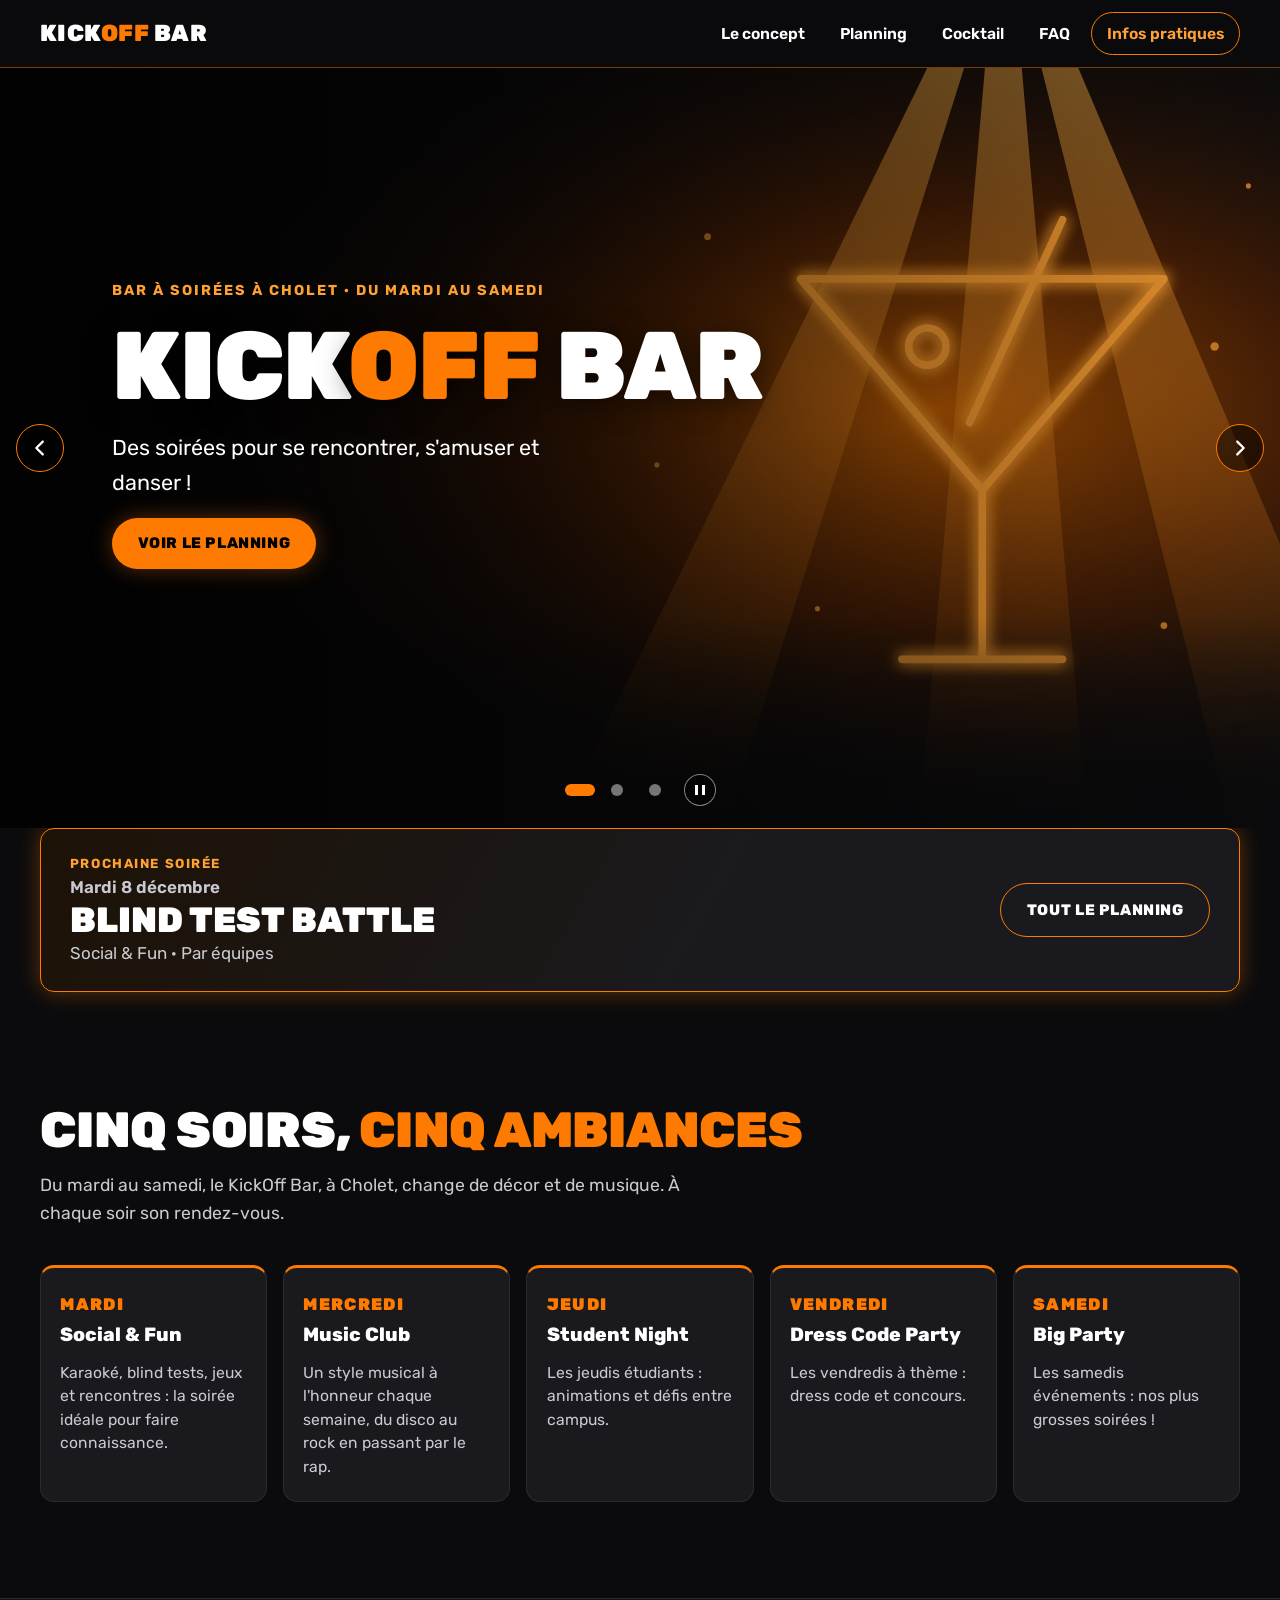
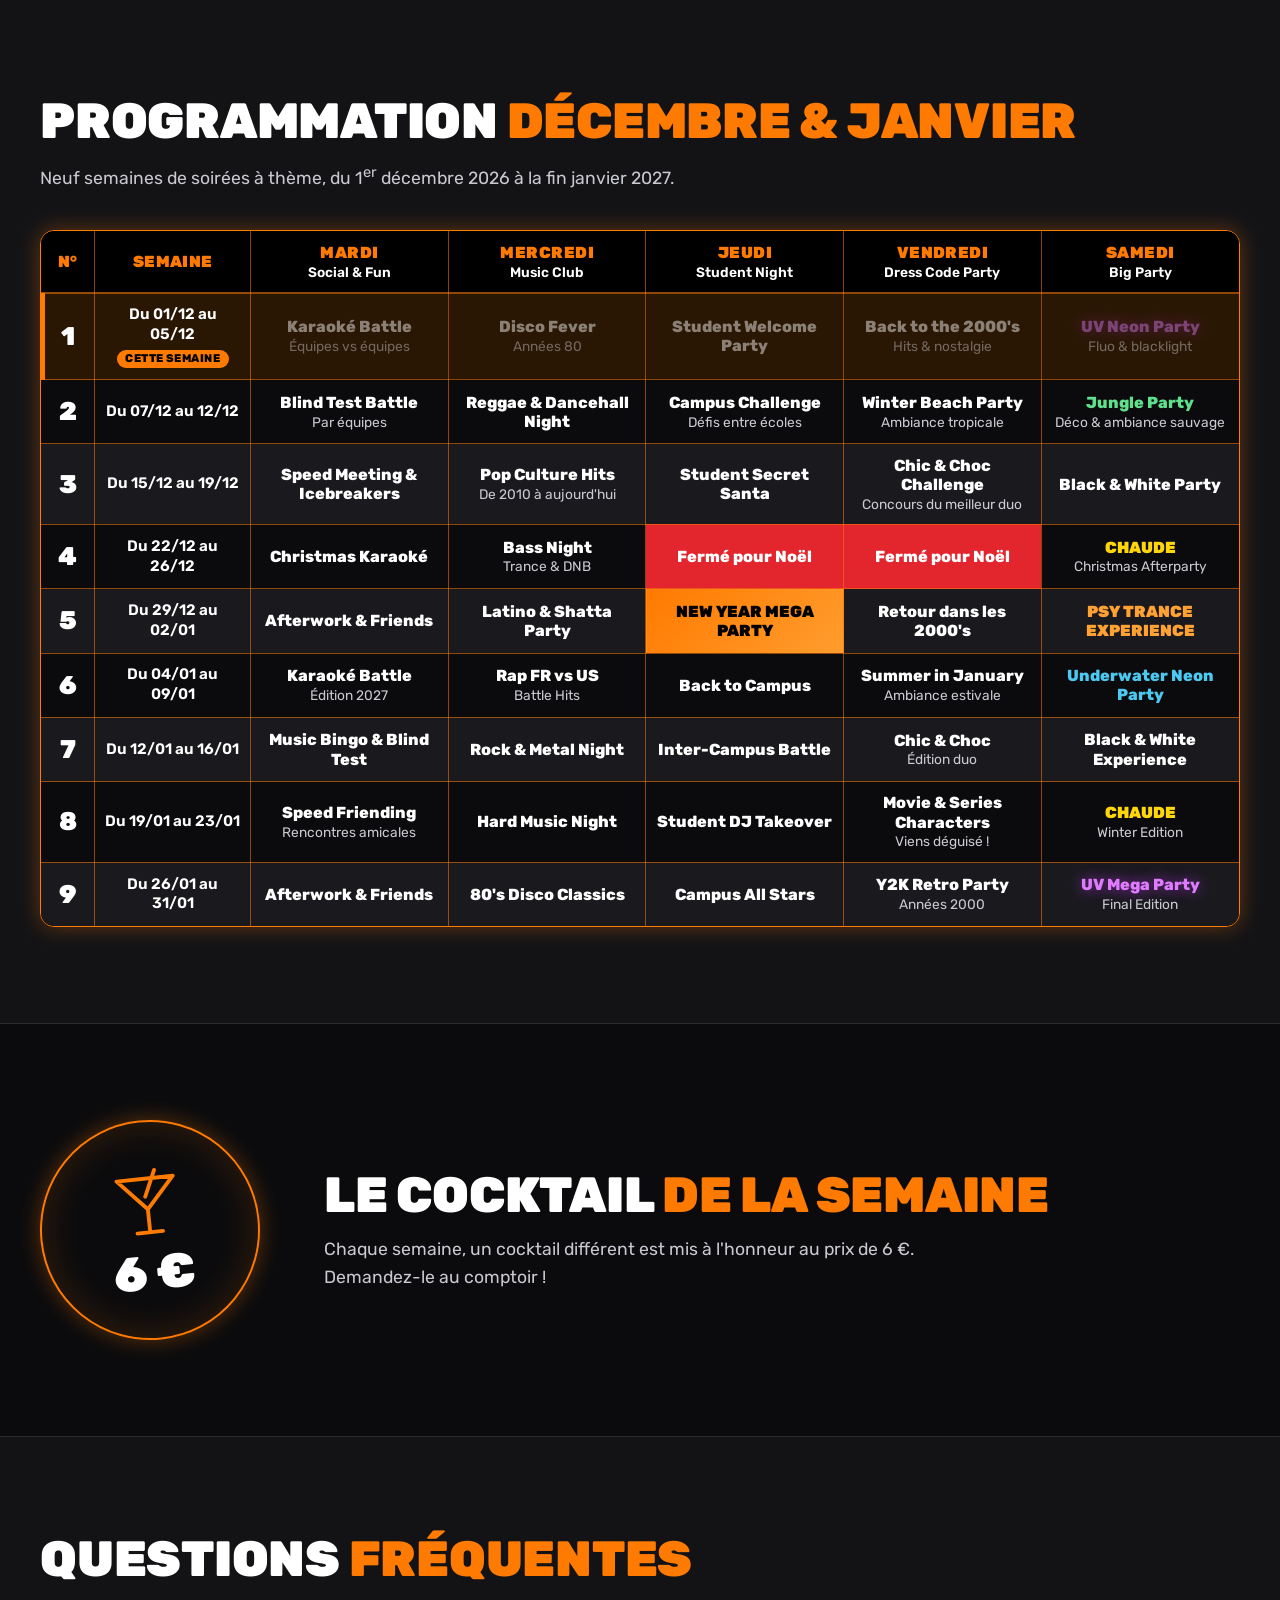
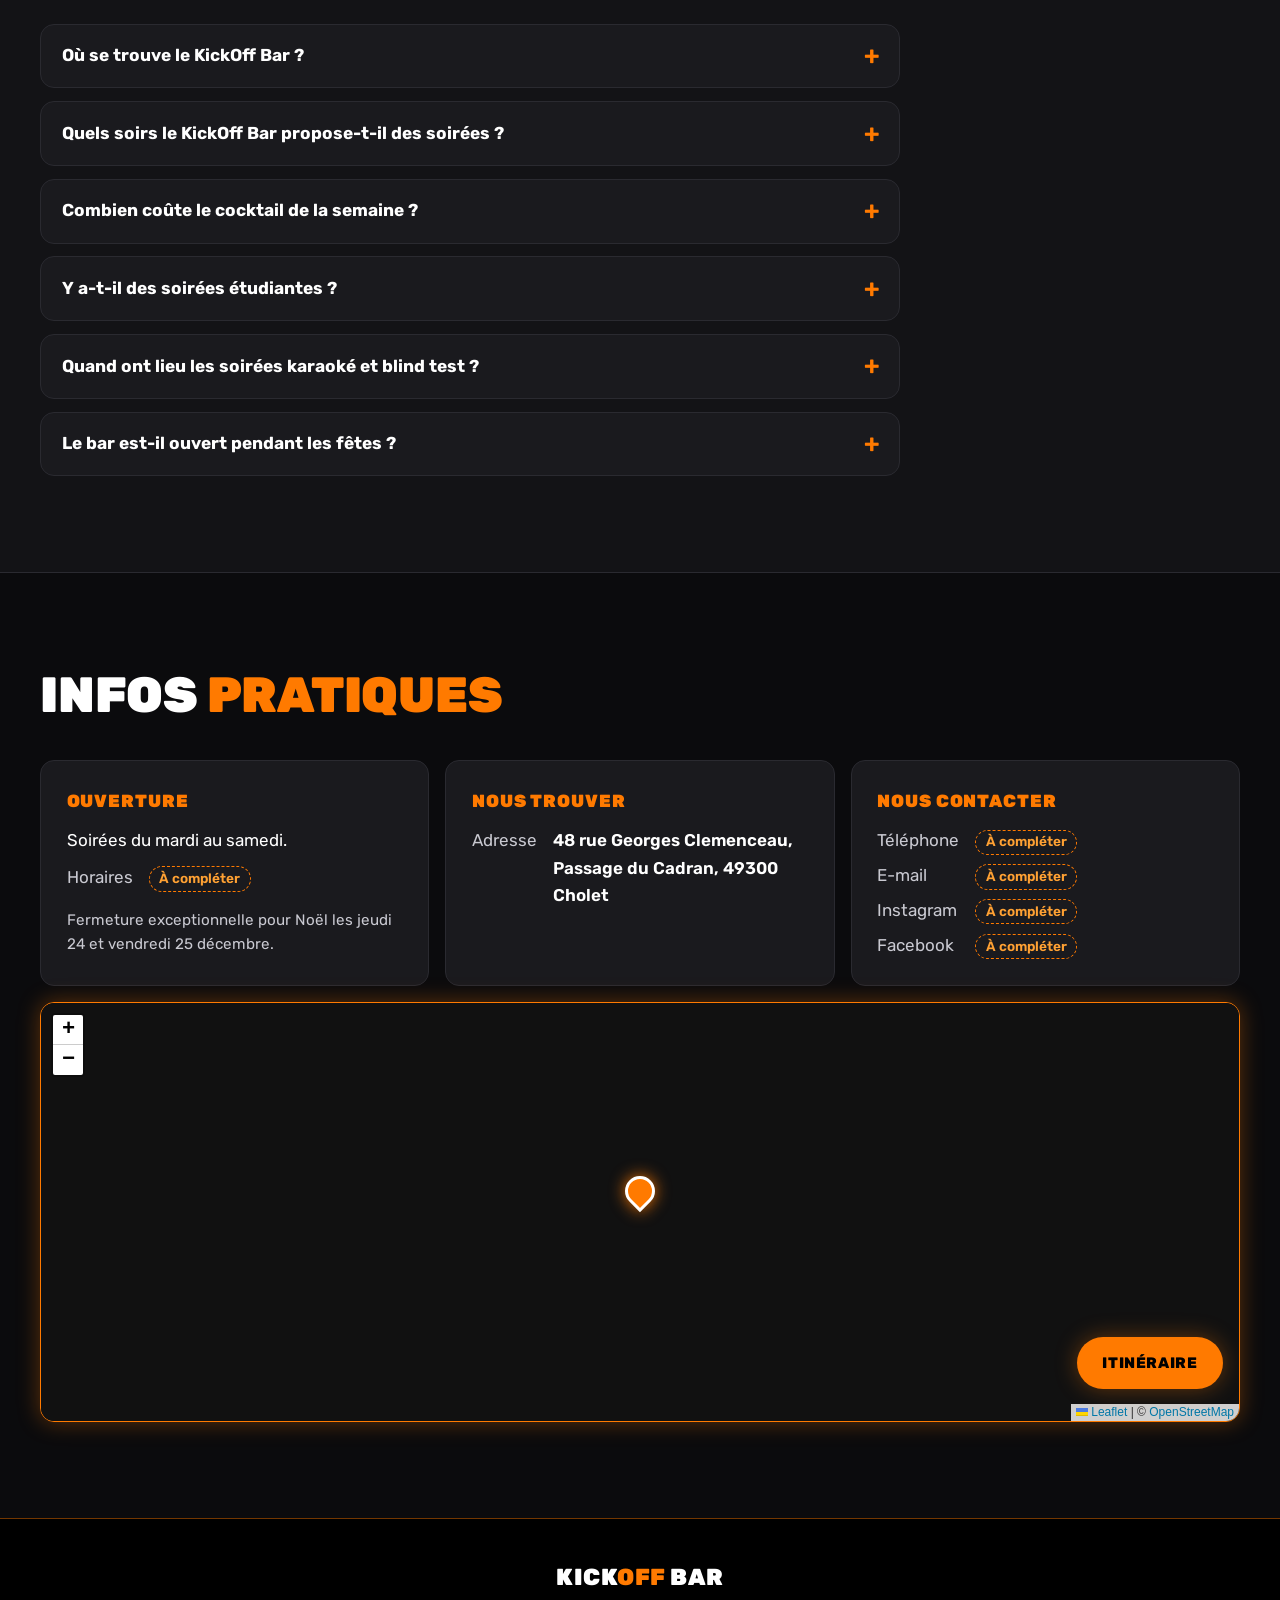
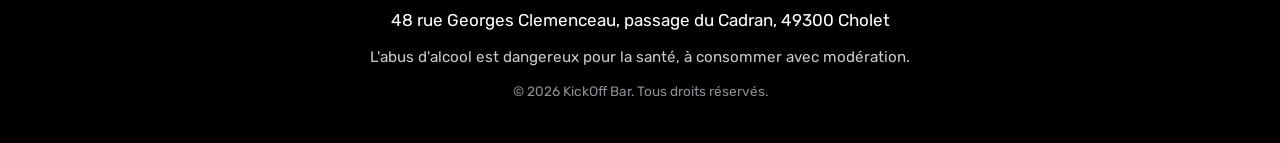
==== commit bff7857c: "Adresse à Cholet, carte interactive et référencement local Co-Authored-By: Claude Fable 5.2 <noreply" ====
--- a/index.html
+++ b/index.html
@@ -3,12 +3,12 @@
 <head>
   <meta charset="utf-8">
   <meta name="viewport" content="width=device-width, initial-scale=1">
-  <title>KickOff Bar — Bar à soirées : karaoké, blind test, soirées étudiantes</title>
-  <meta name="description" content="KickOff Bar, bar à soirées à thème du mardi au samedi : karaoké, blind test, soirées étudiantes, dress code. Planning complet et cocktail de la semaine à 6 €.">
+  <title>KickOff Bar Cholet — Bar à soirées : karaoké, blind test, étudiants</title>
+  <meta name="description" content="KickOff Bar, bar à soirées à thème à Cholet (49), du mardi au samedi : karaoké, blind test, soirées étudiantes, dress code. Planning et cocktail à 6 €.">
   <meta name="robots" content="index, follow, max-image-preview:large">
   <meta name="theme-color" content="#0b0b0d">
   <meta property="og:site_name" content="KickOff Bar">
-  <meta property="og:title" content="KickOff Bar — Bar à soirées à thème du mardi au samedi">
+  <meta property="og:title" content="KickOff Bar Cholet — Bar à soirées à thème du mardi au samedi">
   <meta property="og:description" content="Karaoké, blind test, soirées étudiantes, vendredis à dress code et grosses soirées du samedi. Planning complet et cocktail de la semaine à 6 €.">
   <meta property="og:type" content="website">
   <meta property="og:locale" content="fr_FR">
@@ -20,7 +20,7 @@
   <meta property="og:image:height" content="630">
   <meta name="twitter:card" content="summary_large_image">
   <meta name="twitter:image" content="https://nebuyr168.github.io/kickoff-bar/images/og.jpg">
-  <script type="application/ld+json">{"@context":"https://schema.org","@graph":[{"@type":"WebSite","@id":"https://nebuyr168.github.io/kickoff-bar/#site","name":"KickOff Bar","url":"https://nebuyr168.github.io/kickoff-bar/","inLanguage":"fr-FR"},{"@type":"BarOrPub","@id":"https://nebuyr168.github.io/kickoff-bar/#bar","name":"KickOff Bar","url":"https://nebuyr168.github.io/kickoff-bar/","image":"https://nebuyr168.github.io/kickoff-bar/images/og.jpg","description":"Bar à soirées à thème du mardi au samedi : karaoké, blind test, soirées musicales, jeudis étudiants, vendredis à dress code et grosses soirées du samedi."},{"@type":"FAQPage","@id":"https://nebuyr168.github.io/kickoff-bar/#faq","mainEntity":[{"@type":"Question","name":"Quels soirs le KickOff Bar propose-t-il des soirées ?","acceptedAnswer":{"@type":"Answer","text":"Le KickOff Bar propose des soirées à thème du mardi au samedi : Social & Fun le mardi, Music Club le mercredi, Student Night le jeudi, Dress Code Party le vendredi et Big Party le samedi."}},{"@type":"Question","name":"Combien coûte le cocktail de la semaine ?","acceptedAnswer":{"@type":"Answer","text":"Le cocktail de la semaine est à 6 €. Il change chaque semaine."}},{"@type":"Question","name":"Y a-t-il des soirées étudiantes ?","acceptedAnswer":{"@type":"Answer","text":"Oui, chaque jeudi : c'est la Student Night, avec des animations et des défis entre campus."}},{"@type":"Question","name":"Quand ont lieu les soirées karaoké et blind test ?","acceptedAnswer":{"@type":"Answer","text":"Le mardi, pendant les soirées Social & Fun : Karaoké Battle les 1er décembre et 5 janvier, Blind Test Battle le 8 décembre, Christmas Karaoké le 22 décembre, Music Bingo & Blind Test le 12 janvier."}},{"@type":"Question","name":"Le bar est-il ouvert pendant les fêtes ?","acceptedAnswer":{"@type":"Answer","text":"Le KickOff Bar est fermé pour Noël les jeudi 24 et vendredi 25 décembre 2026. Il fête le Nouvel An le jeudi 31 décembre avec la New Year Mega Party."}}]}]}</script>
+  <script type="application/ld+json">{"@context":"https://schema.org","@graph":[{"@type":"WebSite","@id":"https://nebuyr168.github.io/kickoff-bar/#site","name":"KickOff Bar","url":"https://nebuyr168.github.io/kickoff-bar/","inLanguage":"fr-FR"},{"@type":"BarOrPub","@id":"https://nebuyr168.github.io/kickoff-bar/#bar","name":"KickOff Bar","url":"https://nebuyr168.github.io/kickoff-bar/","image":"https://nebuyr168.github.io/kickoff-bar/images/og.jpg","description":"Bar à soirées à thème à Cholet, du mardi au samedi : karaoké, blind test, soirées musicales, jeudis étudiants, vendredis à dress code et grosses soirées du samedi.","address":{"@type":"PostalAddress","streetAddress":"48 rue Georges Clemenceau, Passage du Cadran","postalCode":"49300","addressLocality":"Cholet","addressCountry":"FR"},"geo":{"@type":"GeoCoordinates","latitude":47.06186,"longitude":-0.87894},"hasMap":"https://www.google.com/maps/search/?api=1&query=47.06186%2C-0.87894"},{"@type":"FAQPage","@id":"https://nebuyr168.github.io/kickoff-bar/#faq","mainEntity":[{"@type":"Question","name":"Où se trouve le KickOff Bar ?","acceptedAnswer":{"@type":"Answer","text":"Le KickOff Bar se trouve au 48 rue Georges Clemenceau, passage du Cadran, à Cholet (49300)."}},{"@type":"Question","name":"Quels soirs le KickOff Bar propose-t-il des soirées ?","acceptedAnswer":{"@type":"Answer","text":"Le KickOff Bar propose des soirées à thème du mardi au samedi : Social & Fun le mardi, Music Club le mercredi, Student Night le jeudi, Dress Code Party le vendredi et Big Party le samedi."}},{"@type":"Question","name":"Combien coûte le cocktail de la semaine ?","acceptedAnswer":{"@type":"Answer","text":"Le cocktail de la semaine est à 6 €. Il change chaque semaine."}},{"@type":"Question","name":"Y a-t-il des soirées étudiantes ?","acceptedAnswer":{"@type":"Answer","text":"Oui, chaque jeudi : c'est la Student Night, avec des animations et des défis entre campus."}},{"@type":"Question","name":"Quand ont lieu les soirées karaoké et blind test ?","acceptedAnswer":{"@type":"Answer","text":"Le mardi, pendant les soirées Social & Fun : Karaoké Battle les 1er décembre et 5 janvier, Blind Test Battle le 8 décembre, Christmas Karaoké le 22 décembre, Music Bingo & Blind Test le 12 janvier."}},{"@type":"Question","name":"Le bar est-il ouvert pendant les fêtes ?","acceptedAnswer":{"@type":"Answer","text":"Le KickOff Bar est fermé pour Noël les jeudi 24 et vendredi 25 décembre 2026. Il fête le Nouvel An le jeudi 31 décembre avec la New Year Mega Party."}}]},{"@type":"Event","name":"Karaoké Battle — Équipes vs équipes","description":"Mardi Social & Fun au KickOff Bar.","startDate":"2026-12-01","eventStatus":"https://schema.org/EventScheduled","eventAttendanceMode":"https://schema.org/OfflineEventAttendanceMode","image":"https://nebuyr168.github.io/kickoff-bar/images/og.jpg","location":{"@type":"Place","name":"KickOff Bar","address":{"@type":"PostalAddress","streetAddress":"48 rue Georges Clemenceau, Passage du Cadran","postalCode":"49300","addressLocality":"Cholet","addressCountry":"FR"}},"organizer":{"@id":"https://nebuyr168.github.io/kickoff-bar/#bar"}},{"@type":"Event","name":"Disco Fever — Années 80","description":"Mercredi Music Club au KickOff Bar.","startDate":"2026-12-02","eventStatus":"https://schema.org/EventScheduled","eventAttendanceMode":"https://schema.org/OfflineEventAttendanceMode","image":"https://nebuyr168.github.io/kickoff-bar/images/og.jpg","location":{"@type":"Place","name":"KickOff Bar","address":{"@type":"PostalAddress","streetAddress":"48 rue Georges Clemenceau, Passage du Cadran","postalCode":"49300","addressLocality":"Cholet","addressCountry":"FR"}},"organizer":{"@id":"https://nebuyr168.github.io/kickoff-bar/#bar"}},{"@type":"Event","name":"Student Welcome Party","description":"Jeudi Student Night au KickOff Bar.","startDate":"2026-12-03","eventStatus":"https://schema.org/EventScheduled","eventAttendanceMode":"https://schema.org/OfflineEventAttendanceMode","image":"https://nebuyr168.github.io/kickoff-bar/images/og.jpg","location":{"@type":"Place","name":"KickOff Bar","address":{"@type":"PostalAddress","streetAddress":"48 rue Georges Clemenceau, Passage du Cadran","postalCode":"49300","addressLocality":"Cholet","addressCountry":"FR"}},"organizer":{"@id":"https://nebuyr168.github.io/kickoff-bar/#bar"}},{"@type":"Event","name":"Back to the 2000's — Hits & nostalgie","description":"Vendredi Dress Code Party au KickOff Bar.","startDate":"2026-12-04","eventStatus":"https://schema.org/EventScheduled","eventAttendanceMode":"https://schema.org/OfflineEventAttendanceMode","image":"https://nebuyr168.github.io/kickoff-bar/images/og.jpg","location":{"@type":"Place","name":"KickOff Bar","address":{"@type":"PostalAddress","streetAddress":"48 rue Georges Clemenceau, Passage du Cadran","postalCode":"49300","addressLocality":"Cholet","addressCountry":"FR"}},"organizer":{"@id":"https://nebuyr168.github.io/kickoff-bar/#bar"}},{"@type":"Event","name":"UV Neon Party — Fluo & blacklight","description":"Samedi Big Party au KickOff Bar.","startDate":"2026-12-05","eventStatus":"https://schema.org/EventScheduled","eventAttendanceMode":"https://schema.org/OfflineEventAttendanceMode","image":"https://nebuyr168.github.io/kickoff-bar/images/og.jpg","location":{"@type":"Place","name":"KickOff Bar","address":{"@type":"PostalAddress","streetAddress":"48 rue Georges Clemenceau, Passage du Cadran","postalCode":"49300","addressLocality":"Cholet","addressCountry":"FR"}},"organizer":{"@id":"https://nebuyr168.github.io/kickoff-bar/#bar"}},{"@type":"Event","name":"Blind Test Battle — Par équipes","description":"Mardi Social & Fun au KickOff Bar.","startDate":"2026-12-08","eventStatus":"https://schema.org/EventScheduled","eventAttendanceMode":"https://schema.org/OfflineEventAttendanceMode","image":"https://nebuyr168.github.io/kickoff-bar/images/og.jpg","location":{"@type":"Place","name":"KickOff Bar","address":{"@type":"PostalAddress","streetAddress":"48 rue Georges Clemenceau, Passage du Cadran","postalCode":"49300","addressLocality":"Cholet","addressCountry":"FR"}},"organizer":{"@id":"https://nebuyr168.github.io/kickoff-bar/#bar"}},{"@type":"Event","name":"Reggae & Dancehall Night","description":"Mercredi Music Club au KickOff Bar.","startDate":"2026-12-09","eventStatus":"https://schema.org/EventScheduled","eventAttendanceMode":"https://schema.org/OfflineEventAttendanceMode","image":"https://nebuyr168.github.io/kickoff-bar/images/og.jpg","location":{"@type":"Place","name":"KickOff Bar","address":{"@type":"PostalAddress","streetAddress":"48 rue Georges Clemenceau, Passage du Cadran","postalCode":"49300","addressLocality":"Cholet","addressCountry":"FR"}},"organizer":{"@id":"https://nebuyr168.github.io/kickoff-bar/#bar"}},{"@type":"Event","name":"Campus Challenge — Défis entre écoles","description":"Jeudi Student Night au KickOff Bar.","startDate":"2026-12-10","eventStatus":"https://schema.org/EventScheduled","eventAttendanceMode":"https://schema.org/OfflineEventAttendanceMode","image":"https://nebuyr168.github.io/kickoff-bar/images/og.jpg","location":{"@type":"Place","name":"KickOff Bar","address":{"@type":"PostalAddress","streetAddress":"48 rue Georges Clemenceau, Passage du Cadran","postalCode":"49300","addressLocality":"Cholet","addressCountry":"FR"}},"organizer":{"@id":"https://nebuyr168.github.io/kickoff-bar/#bar"}},{"@type":"Event","name":"Winter Beach Party — Ambiance tropicale","description":"Vendredi Dress Code Party au KickOff Bar.","startDate":"2026-12-11","eventStatus":"https://schema.org/EventScheduled","eventAttendanceMode":"https://schema.org/OfflineEventAttendanceMode","image":"https://nebuyr168.github.io/kickoff-bar/images/og.jpg","location":{"@type":"Place","name":"KickOff Bar","address":{"@type":"PostalAddress","streetAddress":"48 rue Georges Clemenceau, Passage du Cadran","postalCode":"49300","addressLocality":"Cholet","addressCountry":"FR"}},"organizer":{"@id":"https://nebuyr168.github.io/kickoff-bar/#bar"}},{"@type":"Event","name":"Jungle Party — Déco & ambiance sauvage","description":"Samedi Big Party au KickOff Bar.","startDate":"2026-12-12","eventStatus":"https://schema.org/EventScheduled","eventAttendanceMode":"https://schema.org/OfflineEventAttendanceMode","image":"https://nebuyr168.github.io/kickoff-bar/images/og.jpg","location":{"@type":"Place","name":"KickOff Bar","address":{"@type":"PostalAddress","streetAddress":"48 rue Georges Clemenceau, Passage du Cadran","postalCode":"49300","addressLocality":"Cholet","addressCountry":"FR"}},"organizer":{"@id":"https://nebuyr168.github.io/kickoff-bar/#bar"}},{"@type":"Event","name":"Speed Meeting & Icebreakers","description":"Mardi Social & Fun au KickOff Bar.","startDate":"2026-12-15","eventStatus":"https://schema.org/EventScheduled","eventAttendanceMode":"https://schema.org/OfflineEventAttendanceMode","image":"https://nebuyr168.github.io/kickoff-bar/images/og.jpg","location":{"@type":"Place","name":"KickOff Bar","address":{"@type":"PostalAddress","streetAddress":"48 rue Georges Clemenceau, Passage du Cadran","postalCode":"49300","addressLocality":"Cholet","addressCountry":"FR"}},"organizer":{"@id":"https://nebuyr168.github.io/kickoff-bar/#bar"}},{"@type":"Event","name":"Pop Culture Hits — De 2010 à aujourd'hui","description":"Mercredi Music Club au KickOff Bar.","startDate":"2026-12-16","eventStatus":"https://schema.org/EventScheduled","eventAttendanceMode":"https://schema.org/OfflineEventAttendanceMode","image":"https://nebuyr168.github.io/kickoff-bar/images/og.jpg","location":{"@type":"Place","name":"KickOff Bar","address":{"@type":"PostalAddress","streetAddress":"48 rue Georges Clemenceau, Passage du Cadran","postalCode":"49300","addressLocality":"Cholet","addressCountry":"FR"}},"organizer":{"@id":"https://nebuyr168.github.io/kickoff-bar/#bar"}},{"@type":"Event","name":"Student Secret Santa","description":"Jeudi Student Night au KickOff Bar.","startDate":"2026-12-17","eventStatus":"https://schema.org/EventScheduled","eventAttendanceMode":"https://schema.org/OfflineEventAttendanceMode","image":"https://nebuyr168.github.io/kickoff-bar/images/og.jpg","location":{"@type":"Place","name":"KickOff Bar","address":{"@type":"PostalAddress","streetAddress":"48 rue Georges Clemenceau, Passage du Cadran","postalCode":"49300","addressLocality":"Cholet","addressCountry":"FR"}},"organizer":{"@id":"https://nebuyr168.github.io/kickoff-bar/#bar"}},{"@type":"Event","name":"Chic & Choc Challenge — Concours du meilleur duo","description":"Vendredi Dress Code Party au KickOff Bar.","startDate":"2026-12-18","eventStatus":"https://schema.org/EventScheduled","eventAttendanceMode":"https://schema.org/OfflineEventAttendanceMode","image":"https://nebuyr168.github.io/kickoff-bar/images/og.jpg","location":{"@type":"Place","name":"KickOff Bar","address":{"@type":"PostalAddress","streetAddress":"48 rue Georges Clemenceau, Passage du Cadran","postalCode":"49300","addressLocality":"Cholet","addressCountry":"FR"}},"organizer":{"@id":"https://nebuyr168.github.io/kickoff-bar/#bar"}},{"@type":"Event","name":"Black & White Party","description":"Samedi Big Party au KickOff Bar.","startDate":"2026-12-19","eventStatus":"https://schema.org/EventScheduled","eventAttendanceMode":"https://schema.org/OfflineEventAttendanceMode","image":"https://nebuyr168.github.io/kickoff-bar/images/og.jpg","location":{"@type":"Place","name":"KickOff Bar","address":{"@type":"PostalAddress","streetAddress":"48 rue Georges Clemenceau, Passage du Cadran","postalCode":"49300","addressLocality":"Cholet","addressCountry":"FR"}},"organizer":{"@id":"https://nebuyr168.github.io/kickoff-bar/#bar"}},{"@type":"Event","name":"Christmas Karaoké","description":"Mardi Social & Fun au KickOff Bar.","startDate":"2026-12-22","eventStatus":"https://schema.org/EventScheduled","eventAttendanceMode":"https://schema.org/OfflineEventAttendanceMode","image":"https://nebuyr168.github.io/kickoff-bar/images/og.jpg","location":{"@type":"Place","name":"KickOff Bar","address":{"@type":"PostalAddress","streetAddress":"48 rue Georges Clemenceau, Passage du Cadran","postalCode":"49300","addressLocality":"Cholet","addressCountry":"FR"}},"organizer":{"@id":"https://nebuyr168.github.io/kickoff-bar/#bar"}},{"@type":"Event","name":"Bass Night — Trance & DNB","description":"Mercredi Music Club au KickOff Bar.","startDate":"2026-12-23","eventStatus":"https://schema.org/EventScheduled","eventAttendanceMode":"https://schema.org/OfflineEventAttendanceMode","image":"https://nebuyr168.github.io/kickoff-bar/images/og.jpg","location":{"@type":"Place","name":"KickOff Bar","address":{"@type":"PostalAddress","streetAddress":"48 rue Georges Clemenceau, Passage du Cadran","postalCode":"49300","addressLocality":"Cholet","addressCountry":"FR"}},"organizer":{"@id":"https://nebuyr168.github.io/kickoff-bar/#bar"}},{"@type":"Event","name":"Chaude — Christmas Afterparty","description":"Samedi Big Party au KickOff Bar.","startDate":"2026-12-26","eventStatus":"https://schema.org/EventScheduled","eventAttendanceMode":"https://schema.org/OfflineEventAttendanceMode","image":"https://nebuyr168.github.io/kickoff-bar/images/og.jpg","location":{"@type":"Place","name":"KickOff Bar","address":{"@type":"PostalAddress","streetAddress":"48 rue Georges Clemenceau, Passage du Cadran","postalCode":"49300","addressLocality":"Cholet","addressCountry":"FR"}},"organizer":{"@id":"https://nebuyr168.github.io/kickoff-bar/#bar"}},{"@type":"Event","name":"Afterwork & Friends","description":"Mardi Social & Fun au KickOff Bar.","startDate":"2026-12-29","eventStatus":"https://schema.org/EventScheduled","eventAttendanceMode":"https://schema.org/OfflineEventAttendanceMode","image":"https://nebuyr168.github.io/kickoff-bar/images/og.jpg","location":{"@type":"Place","name":"KickOff Bar","address":{"@type":"PostalAddress","streetAddress":"48 rue Georges Clemenceau, Passage du Cadran","postalCode":"49300","addressLocality":"Cholet","addressCountry":"FR"}},"organizer":{"@id":"https://nebuyr168.github.io/kickoff-bar/#bar"}},{"@type":"Event","name":"Latino & Shatta Party","description":"Mercredi Music Club au KickOff Bar.","startDate":"2026-12-30","eventStatus":"https://schema.org/EventScheduled","eventAttendanceMode":"https://schema.org/OfflineEventAttendanceMode","image":"https://nebuyr168.github.io/kickoff-bar/images/og.jpg","location":{"@type":"Place","name":"KickOff Bar","address":{"@type":"PostalAddress","streetAddress":"48 rue Georges Clemenceau, Passage du Cadran","postalCode":"49300","addressLocality":"Cholet","addressCountry":"FR"}},"organizer":{"@id":"https://nebuyr168.github.io/kickoff-bar/#bar"}},{"@type":"Event","name":"New Year Mega Party","description":"Jeudi Student Night au KickOff Bar.","startDate":"2026-12-31","eventStatus":"https://schema.org/EventScheduled","eventAttendanceMode":"https://schema.org/OfflineEventAttendanceMode","image":"https://nebuyr168.github.io/kickoff-bar/images/og.jpg","location":{"@type":"Place","name":"KickOff Bar","address":{"@type":"PostalAddress","streetAddress":"48 rue Georges Clemenceau, Passage du Cadran","postalCode":"49300","addressLocality":"Cholet","addressCountry":"FR"}},"organizer":{"@id":"https://nebuyr168.github.io/kickoff-bar/#bar"}},{"@type":"Event","name":"Retour dans les 2000's","description":"Vendredi Dress Code Party au KickOff Bar.","startDate":"2027-01-01","eventStatus":"https://schema.org/EventScheduled","eventAttendanceMode":"https://schema.org/OfflineEventAttendanceMode","image":"https://nebuyr168.github.io/kickoff-bar/images/og.jpg","location":{"@type":"Place","name":"KickOff Bar","address":{"@type":"PostalAddress","streetAddress":"48 rue Georges Clemenceau, Passage du Cadran","postalCode":"49300","addressLocality":"Cholet","addressCountry":"FR"}},"organizer":{"@id":"https://nebuyr168.github.io/kickoff-bar/#bar"}},{"@type":"Event","name":"Psy Trance Experience","description":"Samedi Big Party au KickOff Bar.","startDate":"2027-01-02","eventStatus":"https://schema.org/EventScheduled","eventAttendanceMode":"https://schema.org/OfflineEventAttendanceMode","image":"https://nebuyr168.github.io/kickoff-bar/images/og.jpg","location":{"@type":"Place","name":"KickOff Bar","address":{"@type":"PostalAddress","streetAddress":"48 rue Georges Clemenceau, Passage du Cadran","postalCode":"49300","addressLocality":"Cholet","addressCountry":"FR"}},"organizer":{"@id":"https://nebuyr168.github.io/kickoff-bar/#bar"}},{"@type":"Event","name":"Karaoké Battle — Édition 2027","description":"Mardi Social & Fun au KickOff Bar.","startDate":"2027-01-05","eventStatus":"https://schema.org/EventScheduled","eventAttendanceMode":"https://schema.org/OfflineEventAttendanceMode","image":"https://nebuyr168.github.io/kickoff-bar/images/og.jpg","location":{"@type":"Place","name":"KickOff Bar","address":{"@type":"PostalAddress","streetAddress":"48 rue Georges Clemenceau, Passage du Cadran","postalCode":"49300","addressLocality":"Cholet","addressCountry":"FR"}},"organizer":{"@id":"https://nebuyr168.github.io/kickoff-bar/#bar"}},{"@type":"Event","name":"Rap FR vs US — Battle Hits","description":"Mercredi Music Club au KickOff Bar.","startDate":"2027-01-06","eventStatus":"https://schema.org/EventScheduled","eventAttendanceMode":"https://schema.org/OfflineEventAttendanceMode","image":"https://nebuyr168.github.io/kickoff-bar/images/og.jpg","location":{"@type":"Place","name":"KickOff Bar","address":{"@type":"PostalAddress","streetAddress":"48 rue Georges Clemenceau, Passage du Cadran","postalCode":"49300","addressLocality":"Cholet","addressCountry":"FR"}},"organizer":{"@id":"https://nebuyr168.github.io/kickoff-bar/#bar"}},{"@type":"Event","name":"Back to Campus","description":"Jeudi Student Night au KickOff Bar.","startDate":"2027-01-07","eventStatus":"https://schema.org/EventScheduled","eventAttendanceMode":"https://schema.org/OfflineEventAttendanceMode","image":"https://nebuyr168.github.io/kickoff-bar/images/og.jpg","location":{"@type":"Place","name":"KickOff Bar","address":{"@type":"PostalAddress","streetAddress":"48 rue Georges Clemenceau, Passage du Cadran","postalCode":"49300","addressLocality":"Cholet","addressCountry":"FR"}},"organizer":{"@id":"https://nebuyr168.github.io/kickoff-bar/#bar"}},{"@type":"Event","name":"Summer in January — Ambiance estivale","description":"Vendredi Dress Code Party au KickOff Bar.","startDate":"2027-01-08","eventStatus":"https://schema.org/EventScheduled","eventAttendanceMode":"https://schema.org/OfflineEventAttendanceMode","image":"https://nebuyr168.github.io/kickoff-bar/images/og.jpg","location":{"@type":"Place","name":"KickOff Bar","address":{"@type":"PostalAddress","streetAddress":"48 rue Georges Clemenceau, Passage du Cadran","postalCode":"49300","addressLocality":"Cholet","addressCountry":"FR"}},"organizer":{"@id":"https://nebuyr168.github.io/kickoff-bar/#bar"}},{"@type":"Event","name":"Underwater Neon Party","description":"Samedi Big Party au KickOff Bar.","startDate":"2027-01-09","eventStatus":"https://schema.org/EventScheduled","eventAttendanceMode":"https://schema.org/OfflineEventAttendanceMode","image":"https://nebuyr168.github.io/kickoff-bar/images/og.jpg","location":{"@type":"Place","name":"KickOff Bar","address":{"@type":"PostalAddress","streetAddress":"48 rue Georges Clemenceau, Passage du Cadran","postalCode":"49300","addressLocality":"Cholet","addressCountry":"FR"}},"organizer":{"@id":"https://nebuyr168.github.io/kickoff-bar/#bar"}},{"@type":"Event","name":"Music Bingo & Blind Test","description":"Mardi Social & Fun au KickOff Bar.","startDate":"2027-01-12","eventStatus":"https://schema.org/EventScheduled","eventAttendanceMode":"https://schema.org/OfflineEventAttendanceMode","image":"https://nebuyr168.github.io/kickoff-bar/images/og.jpg","location":{"@type":"Place","name":"KickOff Bar","address":{"@type":"PostalAddress","streetAddress":"48 rue Georges Clemenceau, Passage du Cadran","postalCode":"49300","addressLocality":"Cholet","addressCountry":"FR"}},"organizer":{"@id":"https://nebuyr168.github.io/kickoff-bar/#bar"}},{"@type":"Event","name":"Rock & Metal Night","description":"Mercredi Music Club au KickOff Bar.","startDate":"2027-01-13","eventStatus":"https://schema.org/EventScheduled","eventAttendanceMode":"https://schema.org/OfflineEventAttendanceMode","image":"https://nebuyr168.github.io/kickoff-bar/images/og.jpg","location":{"@type":"Place","name":"KickOff Bar","address":{"@type":"PostalAddress","streetAddress":"48 rue Georges Clemenceau, Passage du Cadran","postalCode":"49300","addressLocality":"Cholet","addressCountry":"FR"}},"organizer":{"@id":"https://nebuyr168.github.io/kickoff-bar/#bar"}},{"@type":"Event","name":"Inter-Campus Battle","description":"Jeudi Student Night au KickOff Bar.","startDate":"2027-01-14","eventStatus":"https://schema.org/EventScheduled","eventAttendanceMode":"https://schema.org/OfflineEventAttendanceMode","image":"https://nebuyr168.github.io/kickoff-bar/images/og.jpg","location":{"@type":"Place","name":"KickOff Bar","address":{"@type":"PostalAddress","streetAddress":"48 rue Georges Clemenceau, Passage du Cadran","postalCode":"49300","addressLocality":"Cholet","addressCountry":"FR"}},"organizer":{"@id":"https://nebuyr168.github.io/kickoff-bar/#bar"}},{"@type":"Event","name":"Chic & Choc — Édition duo","description":"Vendredi Dress Code Party au KickOff Bar.","startDate":"2027-01-15","eventStatus":"https://schema.org/EventScheduled","eventAttendanceMode":"https://schema.org/OfflineEventAttendanceMode","image":"https://nebuyr168.github.io/kickoff-bar/images/og.jpg","location":{"@type":"Place","name":"KickOff Bar","address":{"@type":"PostalAddress","streetAddress":"48 rue Georges Clemenceau, Passage du Cadran","postalCode":"49300","addressLocality":"Cholet","addressCountry":"FR"}},"organizer":{"@id":"https://nebuyr168.github.io/kickoff-bar/#bar"}},{"@type":"Event","name":"Black & White Experience","description":"Samedi Big Party au KickOff Bar.","startDate":"2027-01-16","eventStatus":"https://schema.org/EventScheduled","eventAttendanceMode":"https://schema.org/OfflineEventAttendanceMode","image":"https://nebuyr168.github.io/kickoff-bar/images/og.jpg","location":{"@type":"Place","name":"KickOff Bar","address":{"@type":"PostalAddress","streetAddress":"48 rue Georges Clemenceau, Passage du Cadran","postalCode":"49300","addressLocality":"Cholet","addressCountry":"FR"}},"organizer":{"@id":"https://nebuyr168.github.io/kickoff-bar/#bar"}},{"@type":"Event","name":"Speed Friending — Rencontres amicales","description":"Mardi Social & Fun au KickOff Bar.","startDate":"2027-01-19","eventStatus":"https://schema.org/EventScheduled","eventAttendanceMode":"https://schema.org/OfflineEventAttendanceMode","image":"https://nebuyr168.github.io/kickoff-bar/images/og.jpg","location":{"@type":"Place","name":"KickOff Bar","address":{"@type":"PostalAddress","streetAddress":"48 rue Georges Clemenceau, Passage du Cadran","postalCode":"49300","addressLocality":"Cholet","addressCountry":"FR"}},"organizer":{"@id":"https://nebuyr168.github.io/kickoff-bar/#bar"}},{"@type":"Event","name":"Hard Music Night","description":"Mercredi Music Club au KickOff Bar.","startDate":"2027-01-20","eventStatus":"https://schema.org/EventScheduled","eventAttendanceMode":"https://schema.org/OfflineEventAttendanceMode","image":"https://nebuyr168.github.io/kickoff-bar/images/og.jpg","location":{"@type":"Place","name":"KickOff Bar","address":{"@type":"PostalAddress","streetAddress":"48 rue Georges Clemenceau, Passage du Cadran","postalCode":"49300","addressLocality":"Cholet","addressCountry":"FR"}},"organizer":{"@id":"https://nebuyr168.github.io/kickoff-bar/#bar"}},{"@type":"Event","name":"Student DJ Takeover","description":"Jeudi Student Night au KickOff Bar.","startDate":"2027-01-21","eventStatus":"https://schema.org/EventScheduled","eventAttendanceMode":"https://schema.org/OfflineEventAttendanceMode","image":"https://nebuyr168.github.io/kickoff-bar/images/og.jpg","location":{"@type":"Place","name":"KickOff Bar","address":{"@type":"PostalAddress","streetAddress":"48 rue Georges Clemenceau, Passage du Cadran","postalCode":"49300","addressLocality":"Cholet","addressCountry":"FR"}},"organizer":{"@id":"https://nebuyr168.github.io/kickoff-bar/#bar"}},{"@type":"Event","name":"Movie & Series Characters — Viens déguisé !","description":"Vendredi Dress Code Party au KickOff Bar.","startDate":"2027-01-22","eventStatus":"https://schema.org/EventScheduled","eventAttendanceMode":"https://schema.org/OfflineEventAttendanceMode","image":"https://nebuyr168.github.io/kickoff-bar/images/og.jpg","location":{"@type":"Place","name":"KickOff Bar","address":{"@type":"PostalAddress","streetAddress":"48 rue Georges Clemenceau, Passage du Cadran","postalCode":"49300","addressLocality":"Cholet","addressCountry":"FR"}},"organizer":{"@id":"https://nebuyr168.github.io/kickoff-bar/#bar"}},{"@type":"Event","name":"Chaude — Winter Edition","description":"Samedi Big Party au KickOff Bar.","startDate":"2027-01-23","eventStatus":"https://schema.org/EventScheduled","eventAttendanceMode":"https://schema.org/OfflineEventAttendanceMode","image":"https://nebuyr168.github.io/kickoff-bar/images/og.jpg","location":{"@type":"Place","name":"KickOff Bar","address":{"@type":"PostalAddress","streetAddress":"48 rue Georges Clemenceau, Passage du Cadran","postalCode":"49300","addressLocality":"Cholet","addressCountry":"FR"}},"organizer":{"@id":"https://nebuyr168.github.io/kickoff-bar/#bar"}},{"@type":"Event","name":"Afterwork & Friends","description":"Mardi Social & Fun au KickOff Bar.","startDate":"2027-01-26","eventStatus":"https://schema.org/EventScheduled","eventAttendanceMode":"https://schema.org/OfflineEventAttendanceMode","image":"https://nebuyr168.github.io/kickoff-bar/images/og.jpg","location":{"@type":"Place","name":"KickOff Bar","address":{"@type":"PostalAddress","streetAddress":"48 rue Georges Clemenceau, Passage du Cadran","postalCode":"49300","addressLocality":"Cholet","addressCountry":"FR"}},"organizer":{"@id":"https://nebuyr168.github.io/kickoff-bar/#bar"}},{"@type":"Event","name":"80's Disco Classics","description":"Mercredi Music Club au KickOff Bar.","startDate":"2027-01-27","eventStatus":"https://schema.org/EventScheduled","eventAttendanceMode":"https://schema.org/OfflineEventAttendanceMode","image":"https://nebuyr168.github.io/kickoff-bar/images/og.jpg","location":{"@type":"Place","name":"KickOff Bar","address":{"@type":"PostalAddress","streetAddress":"48 rue Georges Clemenceau, Passage du Cadran","postalCode":"49300","addressLocality":"Cholet","addressCountry":"FR"}},"organizer":{"@id":"https://nebuyr168.github.io/kickoff-bar/#bar"}},{"@type":"Event","name":"Campus All Stars","description":"Jeudi Student Night au KickOff Bar.","startDate":"2027-01-28","eventStatus":"https://schema.org/EventScheduled","eventAttendanceMode":"https://schema.org/OfflineEventAttendanceMode","image":"https://nebuyr168.github.io/kickoff-bar/images/og.jpg","location":{"@type":"Place","name":"KickOff Bar","address":{"@type":"PostalAddress","streetAddress":"48 rue Georges Clemenceau, Passage du Cadran","postalCode":"49300","addressLocality":"Cholet","addressCountry":"FR"}},"organizer":{"@id":"https://nebuyr168.github.io/kickoff-bar/#bar"}},{"@type":"Event","name":"Y2K Retro Party — Années 2000","description":"Vendredi Dress Code Party au KickOff Bar.","startDate":"2027-01-29","eventStatus":"https://schema.org/EventScheduled","eventAttendanceMode":"https://schema.org/OfflineEventAttendanceMode","image":"https://nebuyr168.github.io/kickoff-bar/images/og.jpg","location":{"@type":"Place","name":"KickOff Bar","address":{"@type":"PostalAddress","streetAddress":"48 rue Georges Clemenceau, Passage du Cadran","postalCode":"49300","addressLocality":"Cholet","addressCountry":"FR"}},"organizer":{"@id":"https://nebuyr168.github.io/kickoff-bar/#bar"}},{"@type":"Event","name":"UV Mega Party — Final Edition","description":"Samedi Big Party au KickOff Bar.","startDate":"2027-01-30","eventStatus":"https://schema.org/EventScheduled","eventAttendanceMode":"https://schema.org/OfflineEventAttendanceMode","image":"https://nebuyr168.github.io/kickoff-bar/images/og.jpg","location":{"@type":"Place","name":"KickOff Bar","address":{"@type":"PostalAddress","streetAddress":"48 rue Georges Clemenceau, Passage du Cadran","postalCode":"49300","addressLocality":"Cholet","addressCountry":"FR"}},"organizer":{"@id":"https://nebuyr168.github.io/kickoff-bar/#bar"}}]}</script>
 <!-- /build:head -->
   <link rel="icon" href="favicon.svg" type="image/svg+xml">
   <link rel="preload" href="fonts/rubik.woff2" as="font" type="font/woff2" crossorigin>
@@ -53,7 +53,7 @@
         <article class="slide active">
           <img src="images/slide-1.svg" alt="" width="1600" height="900" fetchpriority="high">
           <div class="container slide-txt">
-            <p class="kicker">Bar à soirées · du mardi au samedi</p>
+            <p class="kicker">Bar à soirées à Cholet · du mardi au samedi</p>
             <h1>Kick<span>Off</span> Bar</h1>
             <p class="lead">Des soirées pour se rencontrer, s'amuser et danser&nbsp;!</p>
             <a class="btn" href="#planning">Voir le planning</a>
@@ -106,7 +106,7 @@
     <section id="concept" class="section">
       <div class="container">
         <h2 class="titre">Cinq soirs, <span>cinq ambiances</span></h2>
-        <p class="intro">Du mardi au samedi, le KickOff Bar change de décor et de musique. À chaque soir son rendez-vous.</p>
+        <p class="intro">Du mardi au samedi, le KickOff Bar, à Cholet, change de décor et de musique. À chaque soir son rendez-vous.</p>
         <ul id="soirs-liste" class="soirs">
 <!-- build:soirs -->
 <li class="soir"><span class="soir-jour">Mardi</span><h3>Social &amp; Fun</h3><p>Karaoké, blind tests, jeux et rencontres : la soirée idéale pour faire connaissance.</p></li>
@@ -177,6 +177,7 @@
         <h2 class="titre">Questions <span>fréquentes</span></h2>
         <div id="faq-liste" class="faq">
 <!-- build:faq -->
+<details><summary>Où se trouve le KickOff Bar ?</summary><p>Le KickOff Bar se trouve au 48 rue Georges Clemenceau, passage du Cadran, à Cholet (49300).</p></details>
 <details><summary>Quels soirs le KickOff Bar propose-t-il des soirées ?</summary><p>Le KickOff Bar propose des soirées à thème du mardi au samedi : Social &amp; Fun le mardi, Music Club le mercredi, Student Night le jeudi, Dress Code Party le vendredi et Big Party le samedi.</p></details>
 <details><summary>Combien coûte le cocktail de la semaine ?</summary><p>Le cocktail de la semaine est à 6 €. Il change chaque semaine.</p></details>
 <details><summary>Y a-t-il des soirées étudiantes ?</summary><p>Oui, chaque jeudi : c'est la Student Night, avec des animations et des défis entre campus.</p></details>
@@ -203,7 +204,7 @@
           <div class="info">
             <h3>Nous trouver</h3>
             <dl>
-              <dt>Adresse</dt><dd id="info-adresse"></dd>
+              <dt>Adresse</dt><dd id="info-adresse">48 rue Georges Clemenceau, Passage du Cadran, 49300 Cholet</dd>
             </dl>
           </div>
           <div class="info">
@@ -216,6 +217,10 @@
             </dl>
           </div>
         </div>
+        <div id="carte" class="carte" hidden>
+          <div id="carte-fond" class="carte-fond" role="region"></div>
+          <a id="carte-itineraire" class="btn" href="#" target="_blank" rel="noopener">Itinéraire</a>
+        </div>
       </div>
     </section>
   </main>
@@ -223,6 +228,7 @@
   <footer class="site-footer">
     <div class="container footer-in">
       <p class="logo">Kick<span>Off</span> Bar</p>
+      <p>48 rue Georges Clemenceau, passage du Cadran, 49300 Cholet</p>
       <p class="sante">L'abus d'alcool est dangereux pour la santé, à consommer avec modération.</p>
       <p class="copy">© <span id="annee">2026</span> KickOff Bar. Tous droits réservés.</p>
     </div>
--- a/css/style.css
+++ b/css/style.css
@@ -285,6 +285,25 @@
   border: 1px dashed var(--orange); color: var(--orange-clair); font-size: .85rem; font-weight: 600;
 }
 
+.carte {
+  position: relative; margin-top: 1rem; height: clamp(300px, 45vw, 420px);
+  border-radius: var(--rayon); overflow: hidden; border: 1.5px solid var(--orange); box-shadow: var(--lueur);
+  background: var(--panneau);
+}
+.carte-fond { position: absolute; inset: 0; background: var(--panneau); font-family: inherit; }
+.carte .btn { position: absolute; right: 1rem; bottom: 2rem; z-index: 1000; }
+/* Fond de carte assombri pour s'accorder au site */
+.carte .leaflet-tile-pane { filter: invert(1) hue-rotate(180deg) brightness(.85) contrast(.9) saturate(.6); }
+.carte .leaflet-container { background: #111; }
+.repere::before {
+  content: ""; position: absolute; inset: 0;
+  background: var(--orange); border: 3px solid #fff; border-radius: 50% 50% 50% 0;
+  transform: rotate(-45deg); box-shadow: 0 0 16px rgba(255, 122, 0, .9);
+}
+.carte .leaflet-popup-content-wrapper, .carte .leaflet-popup-tip { background: var(--noir); color: var(--blanc); border: 1px solid var(--orange); }
+.carte .leaflet-popup-content { font-family: "Rubik", sans-serif; font-size: .95rem; }
+.carte .leaflet-popup-content strong { color: var(--orange); text-transform: uppercase; }
+
 /* ---------- Pied de page ---------- */
 .site-footer { border-top: 1px solid rgba(255, 122, 0, .45); padding: 2.5rem 0; background: #000; }
 .footer-in { display: grid; gap: .7rem; justify-items: center; text-align: center; }
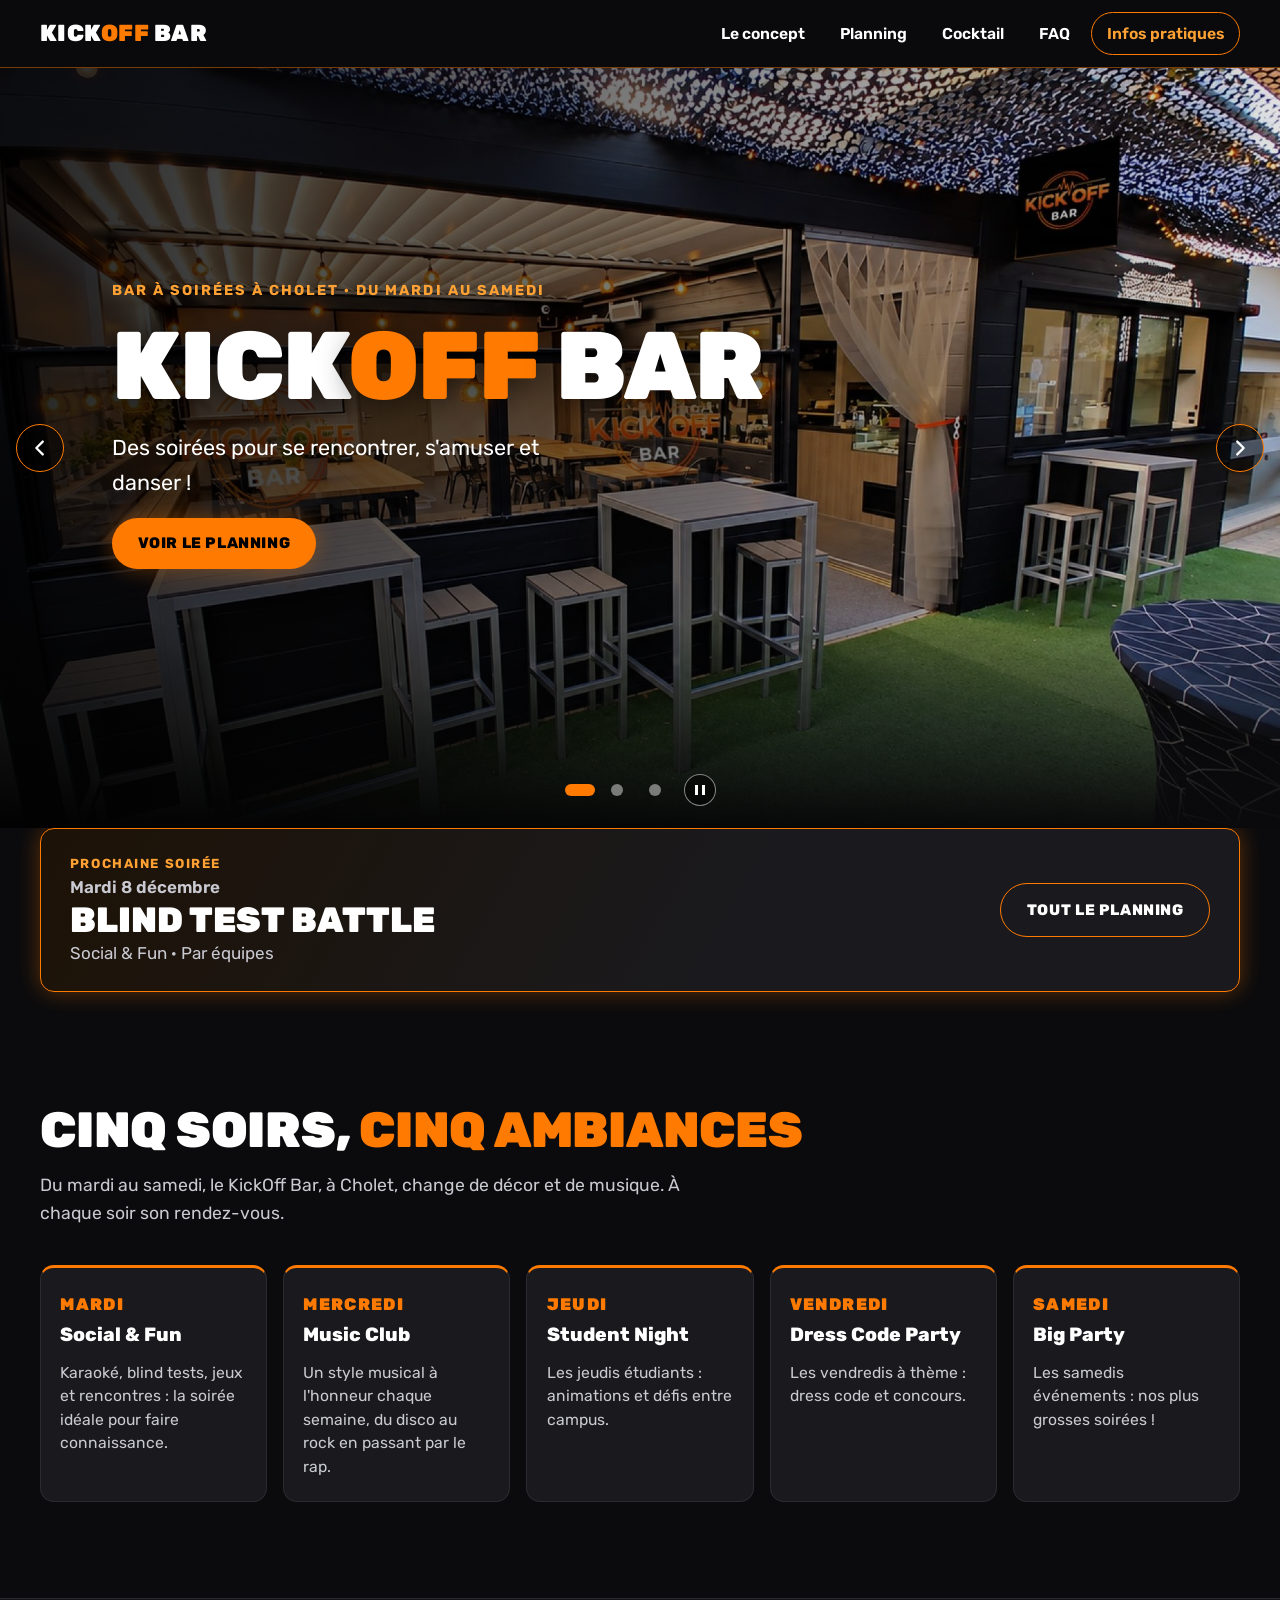
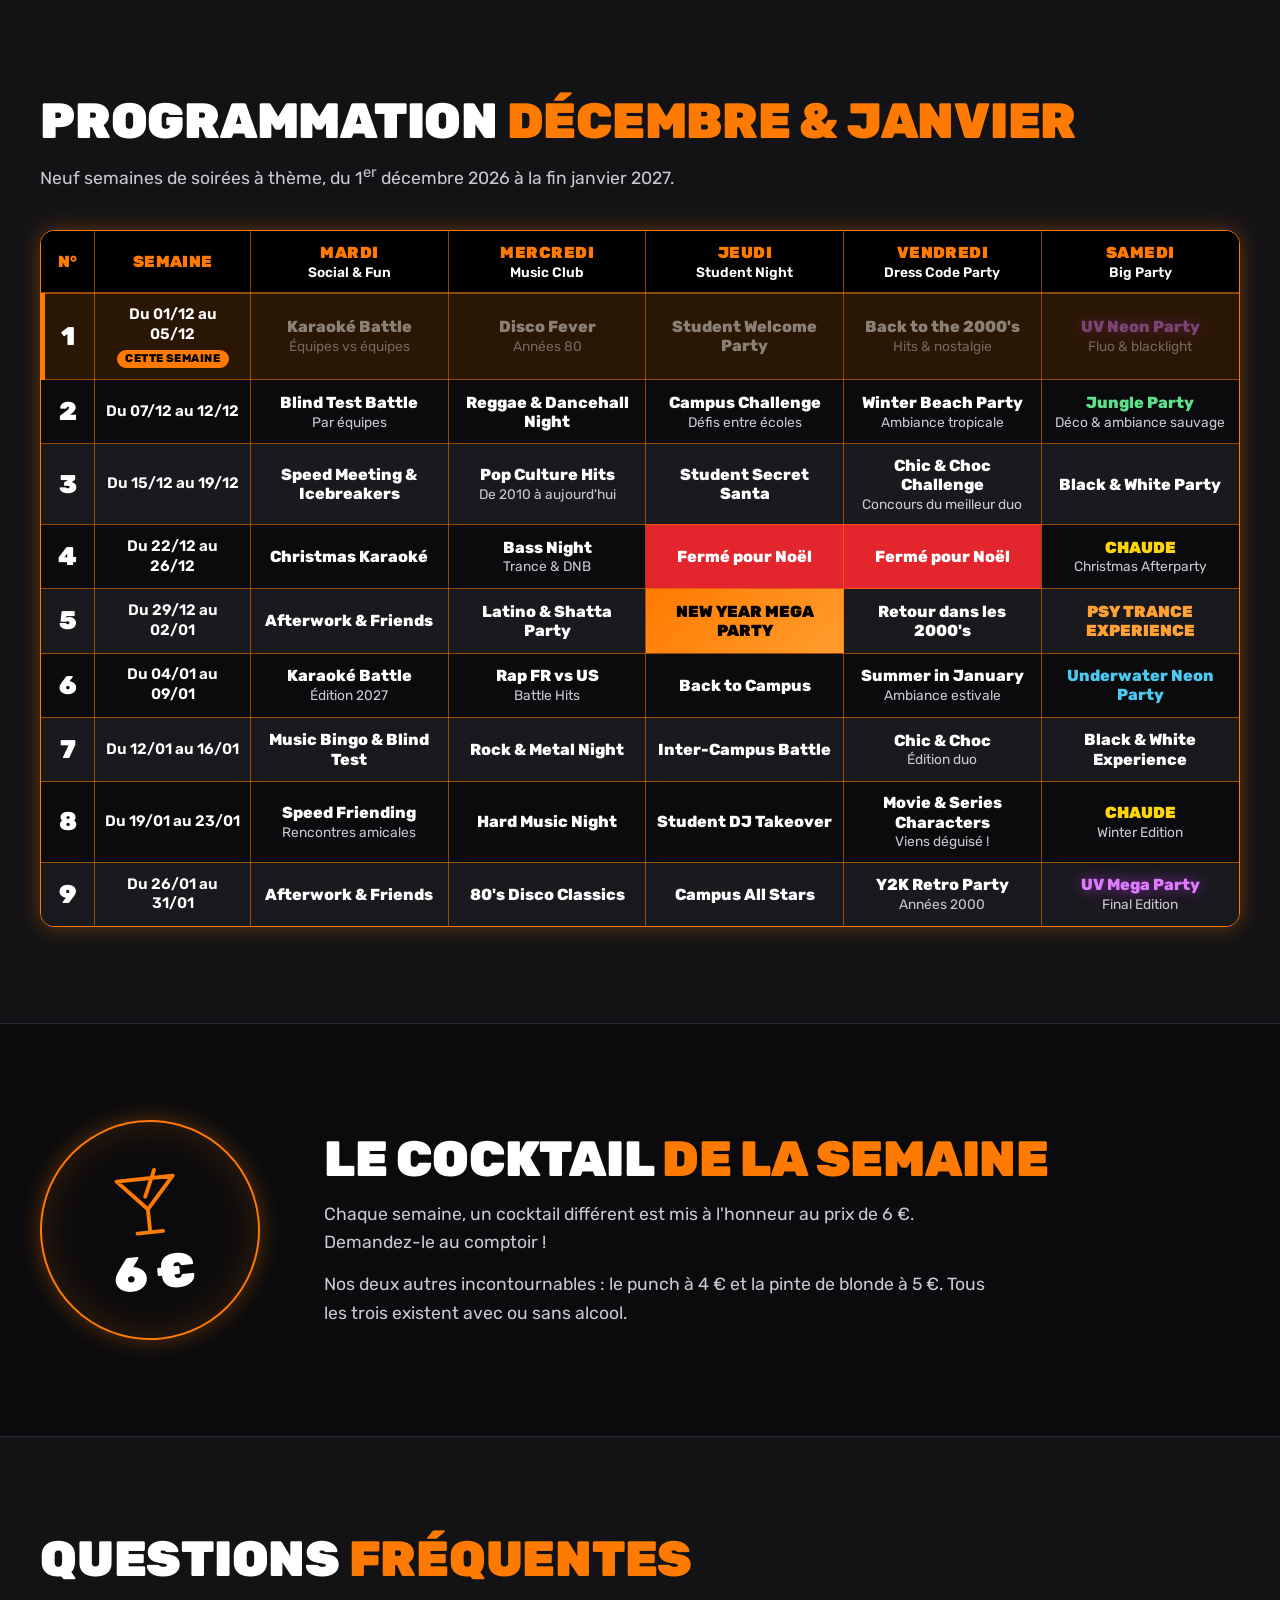
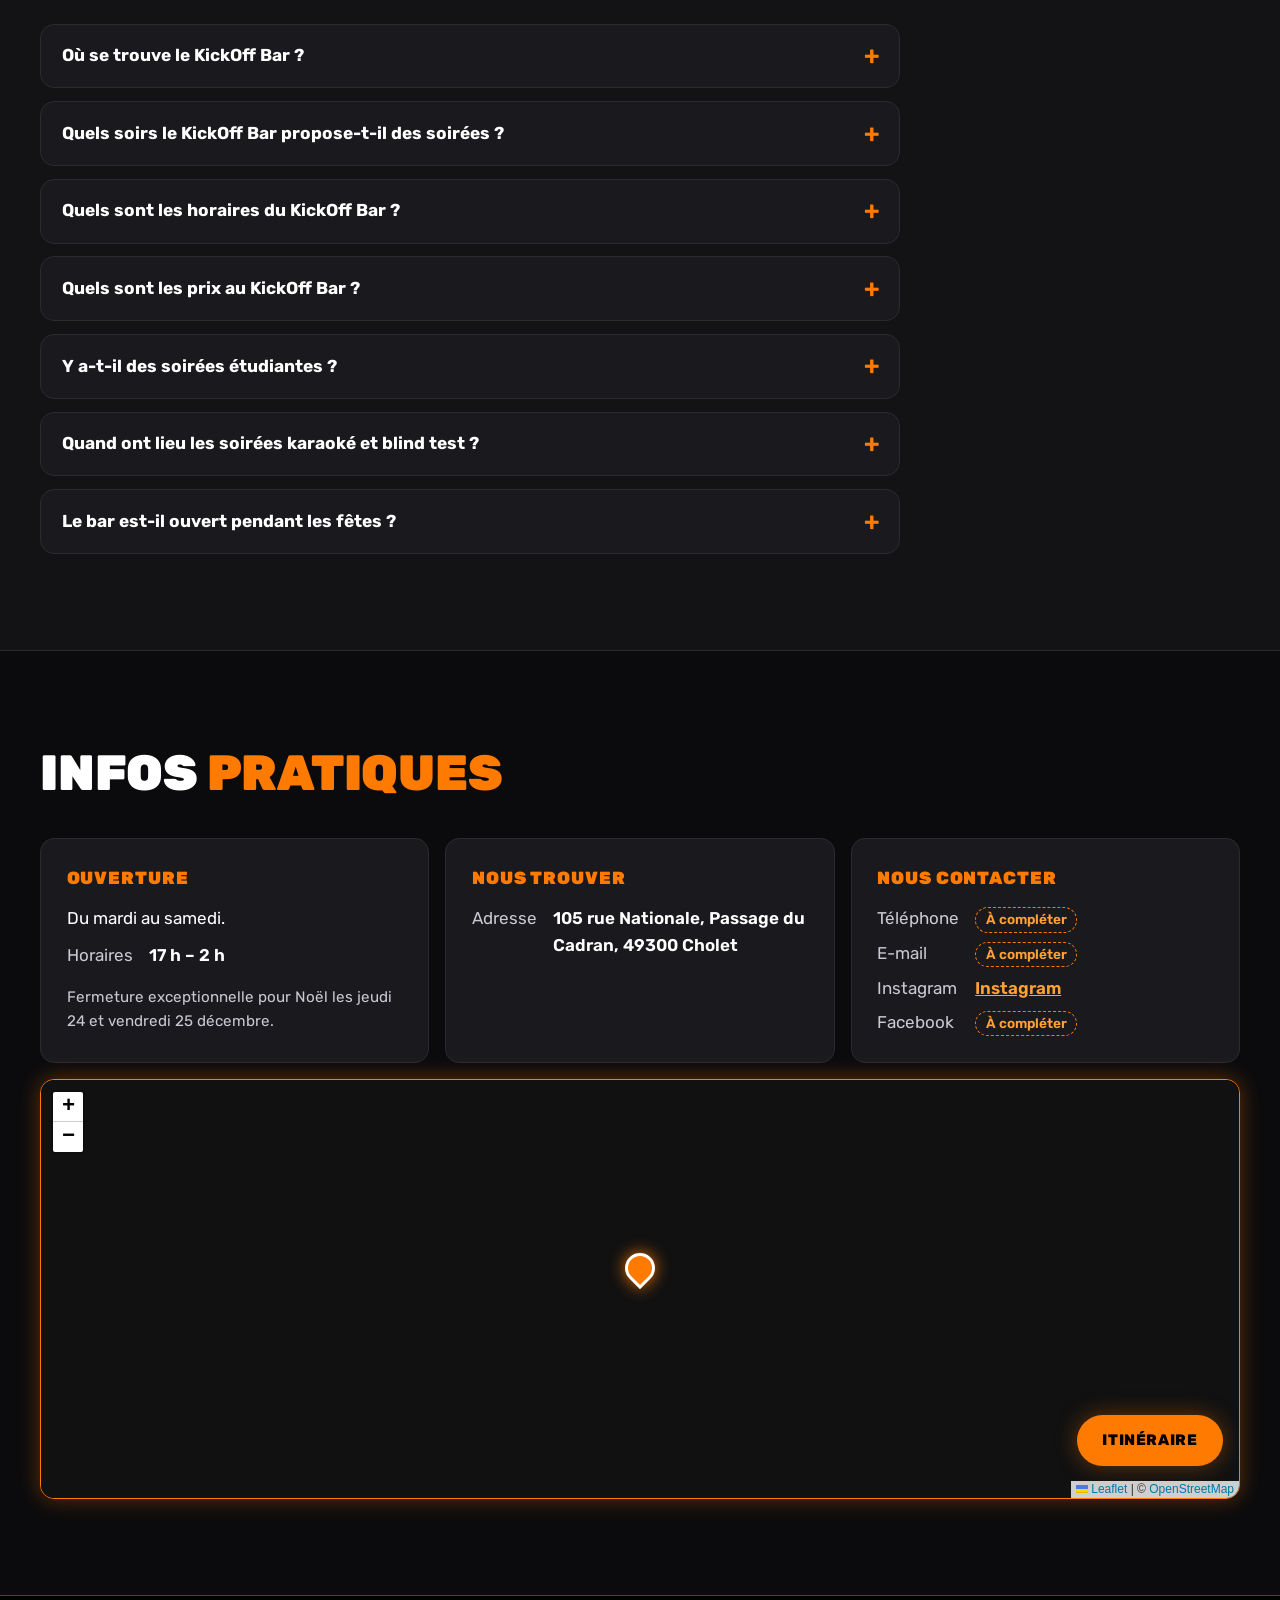
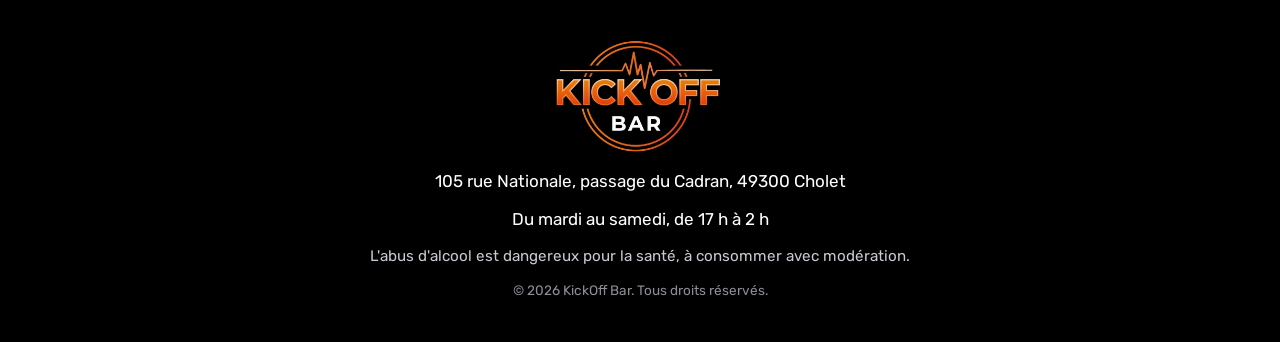
==== commit 088ed213: "Adresse 105 rue Nationale, horaires, tarifs, photo de façade et logo officiel Co-Authored-By: Claude" ====
--- a/index.html
+++ b/index.html
@@ -20,7 +20,7 @@
   <meta property="og:image:height" content="630">
   <meta name="twitter:card" content="summary_large_image">
   <meta name="twitter:image" content="https://nebuyr168.github.io/kickoff-bar/images/og.jpg">
-  <script type="application/ld+json">{"@context":"https://schema.org","@graph":[{"@type":"WebSite","@id":"https://nebuyr168.github.io/kickoff-bar/#site","name":"KickOff Bar","url":"https://nebuyr168.github.io/kickoff-bar/","inLanguage":"fr-FR"},{"@type":"BarOrPub","@id":"https://nebuyr168.github.io/kickoff-bar/#bar","name":"KickOff Bar","url":"https://nebuyr168.github.io/kickoff-bar/","image":"https://nebuyr168.github.io/kickoff-bar/images/og.jpg","description":"Bar à soirées à thème à Cholet, du mardi au samedi : karaoké, blind test, soirées musicales, jeudis étudiants, vendredis à dress code et grosses soirées du samedi.","address":{"@type":"PostalAddress","streetAddress":"48 rue Georges Clemenceau, Passage du Cadran","postalCode":"49300","addressLocality":"Cholet","addressCountry":"FR"},"geo":{"@type":"GeoCoordinates","latitude":47.06186,"longitude":-0.87894},"hasMap":"https://www.google.com/maps/search/?api=1&query=47.06186%2C-0.87894"},{"@type":"FAQPage","@id":"https://nebuyr168.github.io/kickoff-bar/#faq","mainEntity":[{"@type":"Question","name":"Où se trouve le KickOff Bar ?","acceptedAnswer":{"@type":"Answer","text":"Le KickOff Bar se trouve au 48 rue Georges Clemenceau, passage du Cadran, à Cholet (49300)."}},{"@type":"Question","name":"Quels soirs le KickOff Bar propose-t-il des soirées ?","acceptedAnswer":{"@type":"Answer","text":"Le KickOff Bar propose des soirées à thème du mardi au samedi : Social & Fun le mardi, Music Club le mercredi, Student Night le jeudi, Dress Code Party le vendredi et Big Party le samedi."}},{"@type":"Question","name":"Combien coûte le cocktail de la semaine ?","acceptedAnswer":{"@type":"Answer","text":"Le cocktail de la semaine est à 6 €. Il change chaque semaine."}},{"@type":"Question","name":"Y a-t-il des soirées étudiantes ?","acceptedAnswer":{"@type":"Answer","text":"Oui, chaque jeudi : c'est la Student Night, avec des animations et des défis entre campus."}},{"@type":"Question","name":"Quand ont lieu les soirées karaoké et blind test ?","acceptedAnswer":{"@type":"Answer","text":"Le mardi, pendant les soirées Social & Fun : Karaoké Battle les 1er décembre et 5 janvier, Blind Test Battle le 8 décembre, Christmas Karaoké le 22 décembre, Music Bingo & Blind Test le 12 janvier."}},{"@type":"Question","name":"Le bar est-il ouvert pendant les fêtes ?","acceptedAnswer":{"@type":"Answer","text":"Le KickOff Bar est fermé pour Noël les jeudi 24 et vendredi 25 décembre 2026. Il fête le Nouvel An le jeudi 31 décembre avec la New Year Mega Party."}}]},{"@type":"Event","name":"Karaoké Battle — Équipes vs équipes","description":"Mardi Social & Fun au KickOff Bar.","startDate":"2026-12-01","eventStatus":"https://schema.org/EventScheduled","eventAttendanceMode":"https://schema.org/OfflineEventAttendanceMode","image":"https://nebuyr168.github.io/kickoff-bar/images/og.jpg","location":{"@type":"Place","name":"KickOff Bar","address":{"@type":"PostalAddress","streetAddress":"48 rue Georges Clemenceau, Passage du Cadran","postalCode":"49300","addressLocality":"Cholet","addressCountry":"FR"}},"organizer":{"@id":"https://nebuyr168.github.io/kickoff-bar/#bar"}},{"@type":"Event","name":"Disco Fever — Années 80","description":"Mercredi Music Club au KickOff Bar.","startDate":"2026-12-02","eventStatus":"https://schema.org/EventScheduled","eventAttendanceMode":"https://schema.org/OfflineEventAttendanceMode","image":"https://nebuyr168.github.io/kickoff-bar/images/og.jpg","location":{"@type":"Place","name":"KickOff Bar","address":{"@type":"PostalAddress","streetAddress":"48 rue Georges Clemenceau, Passage du Cadran","postalCode":"49300","addressLocality":"Cholet","addressCountry":"FR"}},"organizer":{"@id":"https://nebuyr168.github.io/kickoff-bar/#bar"}},{"@type":"Event","name":"Student Welcome Party","description":"Jeudi Student Night au KickOff Bar.","startDate":"2026-12-03","eventStatus":"https://schema.org/EventScheduled","eventAttendanceMode":"https://schema.org/OfflineEventAttendanceMode","image":"https://nebuyr168.github.io/kickoff-bar/images/og.jpg","location":{"@type":"Place","name":"KickOff Bar","address":{"@type":"PostalAddress","streetAddress":"48 rue Georges Clemenceau, Passage du Cadran","postalCode":"49300","addressLocality":"Cholet","addressCountry":"FR"}},"organizer":{"@id":"https://nebuyr168.github.io/kickoff-bar/#bar"}},{"@type":"Event","name":"Back to the 2000's — Hits & nostalgie","description":"Vendredi Dress Code Party au KickOff Bar.","startDate":"2026-12-04","eventStatus":"https://schema.org/EventScheduled","eventAttendanceMode":"https://schema.org/OfflineEventAttendanceMode","image":"https://nebuyr168.github.io/kickoff-bar/images/og.jpg","location":{"@type":"Place","name":"KickOff Bar","address":{"@type":"PostalAddress","streetAddress":"48 rue Georges Clemenceau, Passage du Cadran","postalCode":"49300","addressLocality":"Cholet","addressCountry":"FR"}},"organizer":{"@id":"https://nebuyr168.github.io/kickoff-bar/#bar"}},{"@type":"Event","name":"UV Neon Party — Fluo & blacklight","description":"Samedi Big Party au KickOff Bar.","startDate":"2026-12-05","eventStatus":"https://schema.org/EventScheduled","eventAttendanceMode":"https://schema.org/OfflineEventAttendanceMode","image":"https://nebuyr168.github.io/kickoff-bar/images/og.jpg","location":{"@type":"Place","name":"KickOff Bar","address":{"@type":"PostalAddress","streetAddress":"48 rue Georges Clemenceau, Passage du Cadran","postalCode":"49300","addressLocality":"Cholet","addressCountry":"FR"}},"organizer":{"@id":"https://nebuyr168.github.io/kickoff-bar/#bar"}},{"@type":"Event","name":"Blind Test Battle — Par équipes","description":"Mardi Social & Fun au KickOff Bar.","startDate":"2026-12-08","eventStatus":"https://schema.org/EventScheduled","eventAttendanceMode":"https://schema.org/OfflineEventAttendanceMode","image":"https://nebuyr168.github.io/kickoff-bar/images/og.jpg","location":{"@type":"Place","name":"KickOff Bar","address":{"@type":"PostalAddress","streetAddress":"48 rue Georges Clemenceau, Passage du Cadran","postalCode":"49300","addressLocality":"Cholet","addressCountry":"FR"}},"organizer":{"@id":"https://nebuyr168.github.io/kickoff-bar/#bar"}},{"@type":"Event","name":"Reggae & Dancehall Night","description":"Mercredi Music Club au KickOff Bar.","startDate":"2026-12-09","eventStatus":"https://schema.org/EventScheduled","eventAttendanceMode":"https://schema.org/OfflineEventAttendanceMode","image":"https://nebuyr168.github.io/kickoff-bar/images/og.jpg","location":{"@type":"Place","name":"KickOff Bar","address":{"@type":"PostalAddress","streetAddress":"48 rue Georges Clemenceau, Passage du Cadran","postalCode":"49300","addressLocality":"Cholet","addressCountry":"FR"}},"organizer":{"@id":"https://nebuyr168.github.io/kickoff-bar/#bar"}},{"@type":"Event","name":"Campus Challenge — Défis entre écoles","description":"Jeudi Student Night au KickOff Bar.","startDate":"2026-12-10","eventStatus":"https://schema.org/EventScheduled","eventAttendanceMode":"https://schema.org/OfflineEventAttendanceMode","image":"https://nebuyr168.github.io/kickoff-bar/images/og.jpg","location":{"@type":"Place","name":"KickOff Bar","address":{"@type":"PostalAddress","streetAddress":"48 rue Georges Clemenceau, Passage du Cadran","postalCode":"49300","addressLocality":"Cholet","addressCountry":"FR"}},"organizer":{"@id":"https://nebuyr168.github.io/kickoff-bar/#bar"}},{"@type":"Event","name":"Winter Beach Party — Ambiance tropicale","description":"Vendredi Dress Code Party au KickOff Bar.","startDate":"2026-12-11","eventStatus":"https://schema.org/EventScheduled","eventAttendanceMode":"https://schema.org/OfflineEventAttendanceMode","image":"https://nebuyr168.github.io/kickoff-bar/images/og.jpg","location":{"@type":"Place","name":"KickOff Bar","address":{"@type":"PostalAddress","streetAddress":"48 rue Georges Clemenceau, Passage du Cadran","postalCode":"49300","addressLocality":"Cholet","addressCountry":"FR"}},"organizer":{"@id":"https://nebuyr168.github.io/kickoff-bar/#bar"}},{"@type":"Event","name":"Jungle Party — Déco & ambiance sauvage","description":"Samedi Big Party au KickOff Bar.","startDate":"2026-12-12","eventStatus":"https://schema.org/EventScheduled","eventAttendanceMode":"https://schema.org/OfflineEventAttendanceMode","image":"https://nebuyr168.github.io/kickoff-bar/images/og.jpg","location":{"@type":"Place","name":"KickOff Bar","address":{"@type":"PostalAddress","streetAddress":"48 rue Georges Clemenceau, Passage du Cadran","postalCode":"49300","addressLocality":"Cholet","addressCountry":"FR"}},"organizer":{"@id":"https://nebuyr168.github.io/kickoff-bar/#bar"}},{"@type":"Event","name":"Speed Meeting & Icebreakers","description":"Mardi Social & Fun au KickOff Bar.","startDate":"2026-12-15","eventStatus":"https://schema.org/EventScheduled","eventAttendanceMode":"https://schema.org/OfflineEventAttendanceMode","image":"https://nebuyr168.github.io/kickoff-bar/images/og.jpg","location":{"@type":"Place","name":"KickOff Bar","address":{"@type":"PostalAddress","streetAddress":"48 rue Georges Clemenceau, Passage du Cadran","postalCode":"49300","addressLocality":"Cholet","addressCountry":"FR"}},"organizer":{"@id":"https://nebuyr168.github.io/kickoff-bar/#bar"}},{"@type":"Event","name":"Pop Culture Hits — De 2010 à aujourd'hui","description":"Mercredi Music Club au KickOff Bar.","startDate":"2026-12-16","eventStatus":"https://schema.org/EventScheduled","eventAttendanceMode":"https://schema.org/OfflineEventAttendanceMode","image":"https://nebuyr168.github.io/kickoff-bar/images/og.jpg","location":{"@type":"Place","name":"KickOff Bar","address":{"@type":"PostalAddress","streetAddress":"48 rue Georges Clemenceau, Passage du Cadran","postalCode":"49300","addressLocality":"Cholet","addressCountry":"FR"}},"organizer":{"@id":"https://nebuyr168.github.io/kickoff-bar/#bar"}},{"@type":"Event","name":"Student Secret Santa","description":"Jeudi Student Night au KickOff Bar.","startDate":"2026-12-17","eventStatus":"https://schema.org/EventScheduled","eventAttendanceMode":"https://schema.org/OfflineEventAttendanceMode","image":"https://nebuyr168.github.io/kickoff-bar/images/og.jpg","location":{"@type":"Place","name":"KickOff Bar","address":{"@type":"PostalAddress","streetAddress":"48 rue Georges Clemenceau, Passage du Cadran","postalCode":"49300","addressLocality":"Cholet","addressCountry":"FR"}},"organizer":{"@id":"https://nebuyr168.github.io/kickoff-bar/#bar"}},{"@type":"Event","name":"Chic & Choc Challenge — Concours du meilleur duo","description":"Vendredi Dress Code Party au KickOff Bar.","startDate":"2026-12-18","eventStatus":"https://schema.org/EventScheduled","eventAttendanceMode":"https://schema.org/OfflineEventAttendanceMode","image":"https://nebuyr168.github.io/kickoff-bar/images/og.jpg","location":{"@type":"Place","name":"KickOff Bar","address":{"@type":"PostalAddress","streetAddress":"48 rue Georges Clemenceau, Passage du Cadran","postalCode":"49300","addressLocality":"Cholet","addressCountry":"FR"}},"organizer":{"@id":"https://nebuyr168.github.io/kickoff-bar/#bar"}},{"@type":"Event","name":"Black & White Party","description":"Samedi Big Party au KickOff Bar.","startDate":"2026-12-19","eventStatus":"https://schema.org/EventScheduled","eventAttendanceMode":"https://schema.org/OfflineEventAttendanceMode","image":"https://nebuyr168.github.io/kickoff-bar/images/og.jpg","location":{"@type":"Place","name":"KickOff Bar","address":{"@type":"PostalAddress","streetAddress":"48 rue Georges Clemenceau, Passage du Cadran","postalCode":"49300","addressLocality":"Cholet","addressCountry":"FR"}},"organizer":{"@id":"https://nebuyr168.github.io/kickoff-bar/#bar"}},{"@type":"Event","name":"Christmas Karaoké","description":"Mardi Social & Fun au KickOff Bar.","startDate":"2026-12-22","eventStatus":"https://schema.org/EventScheduled","eventAttendanceMode":"https://schema.org/OfflineEventAttendanceMode","image":"https://nebuyr168.github.io/kickoff-bar/images/og.jpg","location":{"@type":"Place","name":"KickOff Bar","address":{"@type":"PostalAddress","streetAddress":"48 rue Georges Clemenceau, Passage du Cadran","postalCode":"49300","addressLocality":"Cholet","addressCountry":"FR"}},"organizer":{"@id":"https://nebuyr168.github.io/kickoff-bar/#bar"}},{"@type":"Event","name":"Bass Night — Trance & DNB","description":"Mercredi Music Club au KickOff Bar.","startDate":"2026-12-23","eventStatus":"https://schema.org/EventScheduled","eventAttendanceMode":"https://schema.org/OfflineEventAttendanceMode","image":"https://nebuyr168.github.io/kickoff-bar/images/og.jpg","location":{"@type":"Place","name":"KickOff Bar","address":{"@type":"PostalAddress","streetAddress":"48 rue Georges Clemenceau, Passage du Cadran","postalCode":"49300","addressLocality":"Cholet","addressCountry":"FR"}},"organizer":{"@id":"https://nebuyr168.github.io/kickoff-bar/#bar"}},{"@type":"Event","name":"Chaude — Christmas Afterparty","description":"Samedi Big Party au KickOff Bar.","startDate":"2026-12-26","eventStatus":"https://schema.org/EventScheduled","eventAttendanceMode":"https://schema.org/OfflineEventAttendanceMode","image":"https://nebuyr168.github.io/kickoff-bar/images/og.jpg","location":{"@type":"Place","name":"KickOff Bar","address":{"@type":"PostalAddress","streetAddress":"48 rue Georges Clemenceau, Passage du Cadran","postalCode":"49300","addressLocality":"Cholet","addressCountry":"FR"}},"organizer":{"@id":"https://nebuyr168.github.io/kickoff-bar/#bar"}},{"@type":"Event","name":"Afterwork & Friends","description":"Mardi Social & Fun au KickOff Bar.","startDate":"2026-12-29","eventStatus":"https://schema.org/EventScheduled","eventAttendanceMode":"https://schema.org/OfflineEventAttendanceMode","image":"https://nebuyr168.github.io/kickoff-bar/images/og.jpg","location":{"@type":"Place","name":"KickOff Bar","address":{"@type":"PostalAddress","streetAddress":"48 rue Georges Clemenceau, Passage du Cadran","postalCode":"49300","addressLocality":"Cholet","addressCountry":"FR"}},"organizer":{"@id":"https://nebuyr168.github.io/kickoff-bar/#bar"}},{"@type":"Event","name":"Latino & Shatta Party","description":"Mercredi Music Club au KickOff Bar.","startDate":"2026-12-30","eventStatus":"https://schema.org/EventScheduled","eventAttendanceMode":"https://schema.org/OfflineEventAttendanceMode","image":"https://nebuyr168.github.io/kickoff-bar/images/og.jpg","location":{"@type":"Place","name":"KickOff Bar","address":{"@type":"PostalAddress","streetAddress":"48 rue Georges Clemenceau, Passage du Cadran","postalCode":"49300","addressLocality":"Cholet","addressCountry":"FR"}},"organizer":{"@id":"https://nebuyr168.github.io/kickoff-bar/#bar"}},{"@type":"Event","name":"New Year Mega Party","description":"Jeudi Student Night au KickOff Bar.","startDate":"2026-12-31","eventStatus":"https://schema.org/EventScheduled","eventAttendanceMode":"https://schema.org/OfflineEventAttendanceMode","image":"https://nebuyr168.github.io/kickoff-bar/images/og.jpg","location":{"@type":"Place","name":"KickOff Bar","address":{"@type":"PostalAddress","streetAddress":"48 rue Georges Clemenceau, Passage du Cadran","postalCode":"49300","addressLocality":"Cholet","addressCountry":"FR"}},"organizer":{"@id":"https://nebuyr168.github.io/kickoff-bar/#bar"}},{"@type":"Event","name":"Retour dans les 2000's","description":"Vendredi Dress Code Party au KickOff Bar.","startDate":"2027-01-01","eventStatus":"https://schema.org/EventScheduled","eventAttendanceMode":"https://schema.org/OfflineEventAttendanceMode","image":"https://nebuyr168.github.io/kickoff-bar/images/og.jpg","location":{"@type":"Place","name":"KickOff Bar","address":{"@type":"PostalAddress","streetAddress":"48 rue Georges Clemenceau, Passage du Cadran","postalCode":"49300","addressLocality":"Cholet","addressCountry":"FR"}},"organizer":{"@id":"https://nebuyr168.github.io/kickoff-bar/#bar"}},{"@type":"Event","name":"Psy Trance Experience","description":"Samedi Big Party au KickOff Bar.","startDate":"2027-01-02","eventStatus":"https://schema.org/EventScheduled","eventAttendanceMode":"https://schema.org/OfflineEventAttendanceMode","image":"https://nebuyr168.github.io/kickoff-bar/images/og.jpg","location":{"@type":"Place","name":"KickOff Bar","address":{"@type":"PostalAddress","streetAddress":"48 rue Georges Clemenceau, Passage du Cadran","postalCode":"49300","addressLocality":"Cholet","addressCountry":"FR"}},"organizer":{"@id":"https://nebuyr168.github.io/kickoff-bar/#bar"}},{"@type":"Event","name":"Karaoké Battle — Édition 2027","description":"Mardi Social & Fun au KickOff Bar.","startDate":"2027-01-05","eventStatus":"https://schema.org/EventScheduled","eventAttendanceMode":"https://schema.org/OfflineEventAttendanceMode","image":"https://nebuyr168.github.io/kickoff-bar/images/og.jpg","location":{"@type":"Place","name":"KickOff Bar","address":{"@type":"PostalAddress","streetAddress":"48 rue Georges Clemenceau, Passage du Cadran","postalCode":"49300","addressLocality":"Cholet","addressCountry":"FR"}},"organizer":{"@id":"https://nebuyr168.github.io/kickoff-bar/#bar"}},{"@type":"Event","name":"Rap FR vs US — Battle Hits","description":"Mercredi Music Club au KickOff Bar.","startDate":"2027-01-06","eventStatus":"https://schema.org/EventScheduled","eventAttendanceMode":"https://schema.org/OfflineEventAttendanceMode","image":"https://nebuyr168.github.io/kickoff-bar/images/og.jpg","location":{"@type":"Place","name":"KickOff Bar","address":{"@type":"PostalAddress","streetAddress":"48 rue Georges Clemenceau, Passage du Cadran","postalCode":"49300","addressLocality":"Cholet","addressCountry":"FR"}},"organizer":{"@id":"https://nebuyr168.github.io/kickoff-bar/#bar"}},{"@type":"Event","name":"Back to Campus","description":"Jeudi Student Night au KickOff Bar.","startDate":"2027-01-07","eventStatus":"https://schema.org/EventScheduled","eventAttendanceMode":"https://schema.org/OfflineEventAttendanceMode","image":"https://nebuyr168.github.io/kickoff-bar/images/og.jpg","location":{"@type":"Place","name":"KickOff Bar","address":{"@type":"PostalAddress","streetAddress":"48 rue Georges Clemenceau, Passage du Cadran","postalCode":"49300","addressLocality":"Cholet","addressCountry":"FR"}},"organizer":{"@id":"https://nebuyr168.github.io/kickoff-bar/#bar"}},{"@type":"Event","name":"Summer in January — Ambiance estivale","description":"Vendredi Dress Code Party au KickOff Bar.","startDate":"2027-01-08","eventStatus":"https://schema.org/EventScheduled","eventAttendanceMode":"https://schema.org/OfflineEventAttendanceMode","image":"https://nebuyr168.github.io/kickoff-bar/images/og.jpg","location":{"@type":"Place","name":"KickOff Bar","address":{"@type":"PostalAddress","streetAddress":"48 rue Georges Clemenceau, Passage du Cadran","postalCode":"49300","addressLocality":"Cholet","addressCountry":"FR"}},"organizer":{"@id":"https://nebuyr168.github.io/kickoff-bar/#bar"}},{"@type":"Event","name":"Underwater Neon Party","description":"Samedi Big Party au KickOff Bar.","startDate":"2027-01-09","eventStatus":"https://schema.org/EventScheduled","eventAttendanceMode":"https://schema.org/OfflineEventAttendanceMode","image":"https://nebuyr168.github.io/kickoff-bar/images/og.jpg","location":{"@type":"Place","name":"KickOff Bar","address":{"@type":"PostalAddress","streetAddress":"48 rue Georges Clemenceau, Passage du Cadran","postalCode":"49300","addressLocality":"Cholet","addressCountry":"FR"}},"organizer":{"@id":"https://nebuyr168.github.io/kickoff-bar/#bar"}},{"@type":"Event","name":"Music Bingo & Blind Test","description":"Mardi Social & Fun au KickOff Bar.","startDate":"2027-01-12","eventStatus":"https://schema.org/EventScheduled","eventAttendanceMode":"https://schema.org/OfflineEventAttendanceMode","image":"https://nebuyr168.github.io/kickoff-bar/images/og.jpg","location":{"@type":"Place","name":"KickOff Bar","address":{"@type":"PostalAddress","streetAddress":"48 rue Georges Clemenceau, Passage du Cadran","postalCode":"49300","addressLocality":"Cholet","addressCountry":"FR"}},"organizer":{"@id":"https://nebuyr168.github.io/kickoff-bar/#bar"}},{"@type":"Event","name":"Rock & Metal Night","description":"Mercredi Music Club au KickOff Bar.","startDate":"2027-01-13","eventStatus":"https://schema.org/EventScheduled","eventAttendanceMode":"https://schema.org/OfflineEventAttendanceMode","image":"https://nebuyr168.github.io/kickoff-bar/images/og.jpg","location":{"@type":"Place","name":"KickOff Bar","address":{"@type":"PostalAddress","streetAddress":"48 rue Georges Clemenceau, Passage du Cadran","postalCode":"49300","addressLocality":"Cholet","addressCountry":"FR"}},"organizer":{"@id":"https://nebuyr168.github.io/kickoff-bar/#bar"}},{"@type":"Event","name":"Inter-Campus Battle","description":"Jeudi Student Night au KickOff Bar.","startDate":"2027-01-14","eventStatus":"https://schema.org/EventScheduled","eventAttendanceMode":"https://schema.org/OfflineEventAttendanceMode","image":"https://nebuyr168.github.io/kickoff-bar/images/og.jpg","location":{"@type":"Place","name":"KickOff Bar","address":{"@type":"PostalAddress","streetAddress":"48 rue Georges Clemenceau, Passage du Cadran","postalCode":"49300","addressLocality":"Cholet","addressCountry":"FR"}},"organizer":{"@id":"https://nebuyr168.github.io/kickoff-bar/#bar"}},{"@type":"Event","name":"Chic & Choc — Édition duo","description":"Vendredi Dress Code Party au KickOff Bar.","startDate":"2027-01-15","eventStatus":"https://schema.org/EventScheduled","eventAttendanceMode":"https://schema.org/OfflineEventAttendanceMode","image":"https://nebuyr168.github.io/kickoff-bar/images/og.jpg","location":{"@type":"Place","name":"KickOff Bar","address":{"@type":"PostalAddress","streetAddress":"48 rue Georges Clemenceau, Passage du Cadran","postalCode":"49300","addressLocality":"Cholet","addressCountry":"FR"}},"organizer":{"@id":"https://nebuyr168.github.io/kickoff-bar/#bar"}},{"@type":"Event","name":"Black & White Experience","description":"Samedi Big Party au KickOff Bar.","startDate":"2027-01-16","eventStatus":"https://schema.org/EventScheduled","eventAttendanceMode":"https://schema.org/OfflineEventAttendanceMode","image":"https://nebuyr168.github.io/kickoff-bar/images/og.jpg","location":{"@type":"Place","name":"KickOff Bar","address":{"@type":"PostalAddress","streetAddress":"48 rue Georges Clemenceau, Passage du Cadran","postalCode":"49300","addressLocality":"Cholet","addressCountry":"FR"}},"organizer":{"@id":"https://nebuyr168.github.io/kickoff-bar/#bar"}},{"@type":"Event","name":"Speed Friending — Rencontres amicales","description":"Mardi Social & Fun au KickOff Bar.","startDate":"2027-01-19","eventStatus":"https://schema.org/EventScheduled","eventAttendanceMode":"https://schema.org/OfflineEventAttendanceMode","image":"https://nebuyr168.github.io/kickoff-bar/images/og.jpg","location":{"@type":"Place","name":"KickOff Bar","address":{"@type":"PostalAddress","streetAddress":"48 rue Georges Clemenceau, Passage du Cadran","postalCode":"49300","addressLocality":"Cholet","addressCountry":"FR"}},"organizer":{"@id":"https://nebuyr168.github.io/kickoff-bar/#bar"}},{"@type":"Event","name":"Hard Music Night","description":"Mercredi Music Club au KickOff Bar.","startDate":"2027-01-20","eventStatus":"https://schema.org/EventScheduled","eventAttendanceMode":"https://schema.org/OfflineEventAttendanceMode","image":"https://nebuyr168.github.io/kickoff-bar/images/og.jpg","location":{"@type":"Place","name":"KickOff Bar","address":{"@type":"PostalAddress","streetAddress":"48 rue Georges Clemenceau, Passage du Cadran","postalCode":"49300","addressLocality":"Cholet","addressCountry":"FR"}},"organizer":{"@id":"https://nebuyr168.github.io/kickoff-bar/#bar"}},{"@type":"Event","name":"Student DJ Takeover","description":"Jeudi Student Night au KickOff Bar.","startDate":"2027-01-21","eventStatus":"https://schema.org/EventScheduled","eventAttendanceMode":"https://schema.org/OfflineEventAttendanceMode","image":"https://nebuyr168.github.io/kickoff-bar/images/og.jpg","location":{"@type":"Place","name":"KickOff Bar","address":{"@type":"PostalAddress","streetAddress":"48 rue Georges Clemenceau, Passage du Cadran","postalCode":"49300","addressLocality":"Cholet","addressCountry":"FR"}},"organizer":{"@id":"https://nebuyr168.github.io/kickoff-bar/#bar"}},{"@type":"Event","name":"Movie & Series Characters — Viens déguisé !","description":"Vendredi Dress Code Party au KickOff Bar.","startDate":"2027-01-22","eventStatus":"https://schema.org/EventScheduled","eventAttendanceMode":"https://schema.org/OfflineEventAttendanceMode","image":"https://nebuyr168.github.io/kickoff-bar/images/og.jpg","location":{"@type":"Place","name":"KickOff Bar","address":{"@type":"PostalAddress","streetAddress":"48 rue Georges Clemenceau, Passage du Cadran","postalCode":"49300","addressLocality":"Cholet","addressCountry":"FR"}},"organizer":{"@id":"https://nebuyr168.github.io/kickoff-bar/#bar"}},{"@type":"Event","name":"Chaude — Winter Edition","description":"Samedi Big Party au KickOff Bar.","startDate":"2027-01-23","eventStatus":"https://schema.org/EventScheduled","eventAttendanceMode":"https://schema.org/OfflineEventAttendanceMode","image":"https://nebuyr168.github.io/kickoff-bar/images/og.jpg","location":{"@type":"Place","name":"KickOff Bar","address":{"@type":"PostalAddress","streetAddress":"48 rue Georges Clemenceau, Passage du Cadran","postalCode":"49300","addressLocality":"Cholet","addressCountry":"FR"}},"organizer":{"@id":"https://nebuyr168.github.io/kickoff-bar/#bar"}},{"@type":"Event","name":"Afterwork & Friends","description":"Mardi Social & Fun au KickOff Bar.","startDate":"2027-01-26","eventStatus":"https://schema.org/EventScheduled","eventAttendanceMode":"https://schema.org/OfflineEventAttendanceMode","image":"https://nebuyr168.github.io/kickoff-bar/images/og.jpg","location":{"@type":"Place","name":"KickOff Bar","address":{"@type":"PostalAddress","streetAddress":"48 rue Georges Clemenceau, Passage du Cadran","postalCode":"49300","addressLocality":"Cholet","addressCountry":"FR"}},"organizer":{"@id":"https://nebuyr168.github.io/kickoff-bar/#bar"}},{"@type":"Event","name":"80's Disco Classics","description":"Mercredi Music Club au KickOff Bar.","startDate":"2027-01-27","eventStatus":"https://schema.org/EventScheduled","eventAttendanceMode":"https://schema.org/OfflineEventAttendanceMode","image":"https://nebuyr168.github.io/kickoff-bar/images/og.jpg","location":{"@type":"Place","name":"KickOff Bar","address":{"@type":"PostalAddress","streetAddress":"48 rue Georges Clemenceau, Passage du Cadran","postalCode":"49300","addressLocality":"Cholet","addressCountry":"FR"}},"organizer":{"@id":"https://nebuyr168.github.io/kickoff-bar/#bar"}},{"@type":"Event","name":"Campus All Stars","description":"Jeudi Student Night au KickOff Bar.","startDate":"2027-01-28","eventStatus":"https://schema.org/EventScheduled","eventAttendanceMode":"https://schema.org/OfflineEventAttendanceMode","image":"https://nebuyr168.github.io/kickoff-bar/images/og.jpg","location":{"@type":"Place","name":"KickOff Bar","address":{"@type":"PostalAddress","streetAddress":"48 rue Georges Clemenceau, Passage du Cadran","postalCode":"49300","addressLocality":"Cholet","addressCountry":"FR"}},"organizer":{"@id":"https://nebuyr168.github.io/kickoff-bar/#bar"}},{"@type":"Event","name":"Y2K Retro Party — Années 2000","description":"Vendredi Dress Code Party au KickOff Bar.","startDate":"2027-01-29","eventStatus":"https://schema.org/EventScheduled","eventAttendanceMode":"https://schema.org/OfflineEventAttendanceMode","image":"https://nebuyr168.github.io/kickoff-bar/images/og.jpg","location":{"@type":"Place","name":"KickOff Bar","address":{"@type":"PostalAddress","streetAddress":"48 rue Georges Clemenceau, Passage du Cadran","postalCode":"49300","addressLocality":"Cholet","addressCountry":"FR"}},"organizer":{"@id":"https://nebuyr168.github.io/kickoff-bar/#bar"}},{"@type":"Event","name":"UV Mega Party — Final Edition","description":"Samedi Big Party au KickOff Bar.","startDate":"2027-01-30","eventStatus":"https://schema.org/EventScheduled","eventAttendanceMode":"https://schema.org/OfflineEventAttendanceMode","image":"https://nebuyr168.github.io/kickoff-bar/images/og.jpg","location":{"@type":"Place","name":"KickOff Bar","address":{"@type":"PostalAddress","streetAddress":"48 rue Georges Clemenceau, Passage du Cadran","postalCode":"49300","addressLocality":"Cholet","addressCountry":"FR"}},"organizer":{"@id":"https://nebuyr168.github.io/kickoff-bar/#bar"}}]}</script>
+  <script type="application/ld+json">{"@context":"https://schema.org","@graph":[{"@type":"WebSite","@id":"https://nebuyr168.github.io/kickoff-bar/#site","name":"KickOff Bar","url":"https://nebuyr168.github.io/kickoff-bar/","inLanguage":"fr-FR"},{"@type":"BarOrPub","@id":"https://nebuyr168.github.io/kickoff-bar/#bar","name":"KickOff Bar","url":"https://nebuyr168.github.io/kickoff-bar/","image":"https://nebuyr168.github.io/kickoff-bar/images/og.jpg","description":"Bar à soirées à thème à Cholet, du mardi au samedi : karaoké, blind test, soirées musicales, jeudis étudiants, vendredis à dress code et grosses soirées du samedi.","address":{"@type":"PostalAddress","streetAddress":"105 rue Nationale, Passage du Cadran","postalCode":"49300","addressLocality":"Cholet","addressCountry":"FR"},"geo":{"@type":"GeoCoordinates","latitude":47.06231,"longitude":-0.87877},"hasMap":"https://www.google.com/maps/search/?api=1&query=47.06231%2C-0.87877","sameAs":["https://www.instagram.com/kickoffbar.cholet49/"],"openingHoursSpecification":[{"@type":"OpeningHoursSpecification","dayOfWeek":["Tuesday","Wednesday","Thursday","Friday","Saturday"],"opens":"17:00","closes":"02:00"}]},{"@type":"FAQPage","@id":"https://nebuyr168.github.io/kickoff-bar/#faq","mainEntity":[{"@type":"Question","name":"Où se trouve le KickOff Bar ?","acceptedAnswer":{"@type":"Answer","text":"Le KickOff Bar se trouve au 105 rue Nationale, passage du Cadran, à Cholet (49300)."}},{"@type":"Question","name":"Quels soirs le KickOff Bar propose-t-il des soirées ?","acceptedAnswer":{"@type":"Answer","text":"Le KickOff Bar propose des soirées à thème du mardi au samedi : Social & Fun le mardi, Music Club le mercredi, Student Night le jeudi, Dress Code Party le vendredi et Big Party le samedi."}},{"@type":"Question","name":"Quels sont les horaires du KickOff Bar ?","acceptedAnswer":{"@type":"Answer","text":"Le KickOff Bar est ouvert du mardi au samedi, de 17 h à 2 h."}},{"@type":"Question","name":"Quels sont les prix au KickOff Bar ?","acceptedAnswer":{"@type":"Answer","text":"Les trois produits phares sont le punch à 4 €, la pinte de blonde à 5 € et le cocktail de la semaine à 6 €. Ils sont proposés avec ou sans alcool."}},{"@type":"Question","name":"Y a-t-il des soirées étudiantes ?","acceptedAnswer":{"@type":"Answer","text":"Oui, chaque jeudi : c'est la Student Night, avec des animations et des défis entre campus."}},{"@type":"Question","name":"Quand ont lieu les soirées karaoké et blind test ?","acceptedAnswer":{"@type":"Answer","text":"Le mardi, pendant les soirées Social & Fun : Karaoké Battle les 1er décembre et 5 janvier, Blind Test Battle le 8 décembre, Christmas Karaoké le 22 décembre, Music Bingo & Blind Test le 12 janvier."}},{"@type":"Question","name":"Le bar est-il ouvert pendant les fêtes ?","acceptedAnswer":{"@type":"Answer","text":"Le KickOff Bar est fermé pour Noël les jeudi 24 et vendredi 25 décembre 2026. Il fête le Nouvel An le jeudi 31 décembre avec la New Year Mega Party."}}]},{"@type":"Event","name":"Karaoké Battle — Équipes vs équipes","description":"Mardi Social & Fun au KickOff Bar.","startDate":"2026-12-01T17:00","eventStatus":"https://schema.org/EventScheduled","eventAttendanceMode":"https://schema.org/OfflineEventAttendanceMode","image":"https://nebuyr168.github.io/kickoff-bar/images/og.jpg","location":{"@type":"Place","name":"KickOff Bar","address":{"@type":"PostalAddress","streetAddress":"105 rue Nationale, Passage du Cadran","postalCode":"49300","addressLocality":"Cholet","addressCountry":"FR"}},"organizer":{"@id":"https://nebuyr168.github.io/kickoff-bar/#bar"}},{"@type":"Event","name":"Disco Fever — Années 80","description":"Mercredi Music Club au KickOff Bar.","startDate":"2026-12-02T17:00","eventStatus":"https://schema.org/EventScheduled","eventAttendanceMode":"https://schema.org/OfflineEventAttendanceMode","image":"https://nebuyr168.github.io/kickoff-bar/images/og.jpg","location":{"@type":"Place","name":"KickOff Bar","address":{"@type":"PostalAddress","streetAddress":"105 rue Nationale, Passage du Cadran","postalCode":"49300","addressLocality":"Cholet","addressCountry":"FR"}},"organizer":{"@id":"https://nebuyr168.github.io/kickoff-bar/#bar"}},{"@type":"Event","name":"Student Welcome Party","description":"Jeudi Student Night au KickOff Bar.","startDate":"2026-12-03T17:00","eventStatus":"https://schema.org/EventScheduled","eventAttendanceMode":"https://schema.org/OfflineEventAttendanceMode","image":"https://nebuyr168.github.io/kickoff-bar/images/og.jpg","location":{"@type":"Place","name":"KickOff Bar","address":{"@type":"PostalAddress","streetAddress":"105 rue Nationale, Passage du Cadran","postalCode":"49300","addressLocality":"Cholet","addressCountry":"FR"}},"organizer":{"@id":"https://nebuyr168.github.io/kickoff-bar/#bar"}},{"@type":"Event","name":"Back to the 2000's — Hits & nostalgie","description":"Vendredi Dress Code Party au KickOff Bar.","startDate":"2026-12-04T17:00","eventStatus":"https://schema.org/EventScheduled","eventAttendanceMode":"https://schema.org/OfflineEventAttendanceMode","image":"https://nebuyr168.github.io/kickoff-bar/images/og.jpg","location":{"@type":"Place","name":"KickOff Bar","address":{"@type":"PostalAddress","streetAddress":"105 rue Nationale, Passage du Cadran","postalCode":"49300","addressLocality":"Cholet","addressCountry":"FR"}},"organizer":{"@id":"https://nebuyr168.github.io/kickoff-bar/#bar"}},{"@type":"Event","name":"UV Neon Party — Fluo & blacklight","description":"Samedi Big Party au KickOff Bar.","startDate":"2026-12-05T17:00","eventStatus":"https://schema.org/EventScheduled","eventAttendanceMode":"https://schema.org/OfflineEventAttendanceMode","image":"https://nebuyr168.github.io/kickoff-bar/images/og.jpg","location":{"@type":"Place","name":"KickOff Bar","address":{"@type":"PostalAddress","streetAddress":"105 rue Nationale, Passage du Cadran","postalCode":"49300","addressLocality":"Cholet","addressCountry":"FR"}},"organizer":{"@id":"https://nebuyr168.github.io/kickoff-bar/#bar"}},{"@type":"Event","name":"Blind Test Battle — Par équipes","description":"Mardi Social & Fun au KickOff Bar.","startDate":"2026-12-08T17:00","eventStatus":"https://schema.org/EventScheduled","eventAttendanceMode":"https://schema.org/OfflineEventAttendanceMode","image":"https://nebuyr168.github.io/kickoff-bar/images/og.jpg","location":{"@type":"Place","name":"KickOff Bar","address":{"@type":"PostalAddress","streetAddress":"105 rue Nationale, Passage du Cadran","postalCode":"49300","addressLocality":"Cholet","addressCountry":"FR"}},"organizer":{"@id":"https://nebuyr168.github.io/kickoff-bar/#bar"}},{"@type":"Event","name":"Reggae & Dancehall Night","description":"Mercredi Music Club au KickOff Bar.","startDate":"2026-12-09T17:00","eventStatus":"https://schema.org/EventScheduled","eventAttendanceMode":"https://schema.org/OfflineEventAttendanceMode","image":"https://nebuyr168.github.io/kickoff-bar/images/og.jpg","location":{"@type":"Place","name":"KickOff Bar","address":{"@type":"PostalAddress","streetAddress":"105 rue Nationale, Passage du Cadran","postalCode":"49300","addressLocality":"Cholet","addressCountry":"FR"}},"organizer":{"@id":"https://nebuyr168.github.io/kickoff-bar/#bar"}},{"@type":"Event","name":"Campus Challenge — Défis entre écoles","description":"Jeudi Student Night au KickOff Bar.","startDate":"2026-12-10T17:00","eventStatus":"https://schema.org/EventScheduled","eventAttendanceMode":"https://schema.org/OfflineEventAttendanceMode","image":"https://nebuyr168.github.io/kickoff-bar/images/og.jpg","location":{"@type":"Place","name":"KickOff Bar","address":{"@type":"PostalAddress","streetAddress":"105 rue Nationale, Passage du Cadran","postalCode":"49300","addressLocality":"Cholet","addressCountry":"FR"}},"organizer":{"@id":"https://nebuyr168.github.io/kickoff-bar/#bar"}},{"@type":"Event","name":"Winter Beach Party — Ambiance tropicale","description":"Vendredi Dress Code Party au KickOff Bar.","startDate":"2026-12-11T17:00","eventStatus":"https://schema.org/EventScheduled","eventAttendanceMode":"https://schema.org/OfflineEventAttendanceMode","image":"https://nebuyr168.github.io/kickoff-bar/images/og.jpg","location":{"@type":"Place","name":"KickOff Bar","address":{"@type":"PostalAddress","streetAddress":"105 rue Nationale, Passage du Cadran","postalCode":"49300","addressLocality":"Cholet","addressCountry":"FR"}},"organizer":{"@id":"https://nebuyr168.github.io/kickoff-bar/#bar"}},{"@type":"Event","name":"Jungle Party — Déco & ambiance sauvage","description":"Samedi Big Party au KickOff Bar.","startDate":"2026-12-12T17:00","eventStatus":"https://schema.org/EventScheduled","eventAttendanceMode":"https://schema.org/OfflineEventAttendanceMode","image":"https://nebuyr168.github.io/kickoff-bar/images/og.jpg","location":{"@type":"Place","name":"KickOff Bar","address":{"@type":"PostalAddress","streetAddress":"105 rue Nationale, Passage du Cadran","postalCode":"49300","addressLocality":"Cholet","addressCountry":"FR"}},"organizer":{"@id":"https://nebuyr168.github.io/kickoff-bar/#bar"}},{"@type":"Event","name":"Speed Meeting & Icebreakers","description":"Mardi Social & Fun au KickOff Bar.","startDate":"2026-12-15T17:00","eventStatus":"https://schema.org/EventScheduled","eventAttendanceMode":"https://schema.org/OfflineEventAttendanceMode","image":"https://nebuyr168.github.io/kickoff-bar/images/og.jpg","location":{"@type":"Place","name":"KickOff Bar","address":{"@type":"PostalAddress","streetAddress":"105 rue Nationale, Passage du Cadran","postalCode":"49300","addressLocality":"Cholet","addressCountry":"FR"}},"organizer":{"@id":"https://nebuyr168.github.io/kickoff-bar/#bar"}},{"@type":"Event","name":"Pop Culture Hits — De 2010 à aujourd'hui","description":"Mercredi Music Club au KickOff Bar.","startDate":"2026-12-16T17:00","eventStatus":"https://schema.org/EventScheduled","eventAttendanceMode":"https://schema.org/OfflineEventAttendanceMode","image":"https://nebuyr168.github.io/kickoff-bar/images/og.jpg","location":{"@type":"Place","name":"KickOff Bar","address":{"@type":"PostalAddress","streetAddress":"105 rue Nationale, Passage du Cadran","postalCode":"49300","addressLocality":"Cholet","addressCountry":"FR"}},"organizer":{"@id":"https://nebuyr168.github.io/kickoff-bar/#bar"}},{"@type":"Event","name":"Student Secret Santa","description":"Jeudi Student Night au KickOff Bar.","startDate":"2026-12-17T17:00","eventStatus":"https://schema.org/EventScheduled","eventAttendanceMode":"https://schema.org/OfflineEventAttendanceMode","image":"https://nebuyr168.github.io/kickoff-bar/images/og.jpg","location":{"@type":"Place","name":"KickOff Bar","address":{"@type":"PostalAddress","streetAddress":"105 rue Nationale, Passage du Cadran","postalCode":"49300","addressLocality":"Cholet","addressCountry":"FR"}},"organizer":{"@id":"https://nebuyr168.github.io/kickoff-bar/#bar"}},{"@type":"Event","name":"Chic & Choc Challenge — Concours du meilleur duo","description":"Vendredi Dress Code Party au KickOff Bar.","startDate":"2026-12-18T17:00","eventStatus":"https://schema.org/EventScheduled","eventAttendanceMode":"https://schema.org/OfflineEventAttendanceMode","image":"https://nebuyr168.github.io/kickoff-bar/images/og.jpg","location":{"@type":"Place","name":"KickOff Bar","address":{"@type":"PostalAddress","streetAddress":"105 rue Nationale, Passage du Cadran","postalCode":"49300","addressLocality":"Cholet","addressCountry":"FR"}},"organizer":{"@id":"https://nebuyr168.github.io/kickoff-bar/#bar"}},{"@type":"Event","name":"Black & White Party","description":"Samedi Big Party au KickOff Bar.","startDate":"2026-12-19T17:00","eventStatus":"https://schema.org/EventScheduled","eventAttendanceMode":"https://schema.org/OfflineEventAttendanceMode","image":"https://nebuyr168.github.io/kickoff-bar/images/og.jpg","location":{"@type":"Place","name":"KickOff Bar","address":{"@type":"PostalAddress","streetAddress":"105 rue Nationale, Passage du Cadran","postalCode":"49300","addressLocality":"Cholet","addressCountry":"FR"}},"organizer":{"@id":"https://nebuyr168.github.io/kickoff-bar/#bar"}},{"@type":"Event","name":"Christmas Karaoké","description":"Mardi Social & Fun au KickOff Bar.","startDate":"2026-12-22T17:00","eventStatus":"https://schema.org/EventScheduled","eventAttendanceMode":"https://schema.org/OfflineEventAttendanceMode","image":"https://nebuyr168.github.io/kickoff-bar/images/og.jpg","location":{"@type":"Place","name":"KickOff Bar","address":{"@type":"PostalAddress","streetAddress":"105 rue Nationale, Passage du Cadran","postalCode":"49300","addressLocality":"Cholet","addressCountry":"FR"}},"organizer":{"@id":"https://nebuyr168.github.io/kickoff-bar/#bar"}},{"@type":"Event","name":"Bass Night — Trance & DNB","description":"Mercredi Music Club au KickOff Bar.","startDate":"2026-12-23T17:00","eventStatus":"https://schema.org/EventScheduled","eventAttendanceMode":"https://schema.org/OfflineEventAttendanceMode","image":"https://nebuyr168.github.io/kickoff-bar/images/og.jpg","location":{"@type":"Place","name":"KickOff Bar","address":{"@type":"PostalAddress","streetAddress":"105 rue Nationale, Passage du Cadran","postalCode":"49300","addressLocality":"Cholet","addressCountry":"FR"}},"organizer":{"@id":"https://nebuyr168.github.io/kickoff-bar/#bar"}},{"@type":"Event","name":"Chaude — Christmas Afterparty","description":"Samedi Big Party au KickOff Bar.","startDate":"2026-12-26T17:00","eventStatus":"https://schema.org/EventScheduled","eventAttendanceMode":"https://schema.org/OfflineEventAttendanceMode","image":"https://nebuyr168.github.io/kickoff-bar/images/og.jpg","location":{"@type":"Place","name":"KickOff Bar","address":{"@type":"PostalAddress","streetAddress":"105 rue Nationale, Passage du Cadran","postalCode":"49300","addressLocality":"Cholet","addressCountry":"FR"}},"organizer":{"@id":"https://nebuyr168.github.io/kickoff-bar/#bar"}},{"@type":"Event","name":"Afterwork & Friends","description":"Mardi Social & Fun au KickOff Bar.","startDate":"2026-12-29T17:00","eventStatus":"https://schema.org/EventScheduled","eventAttendanceMode":"https://schema.org/OfflineEventAttendanceMode","image":"https://nebuyr168.github.io/kickoff-bar/images/og.jpg","location":{"@type":"Place","name":"KickOff Bar","address":{"@type":"PostalAddress","streetAddress":"105 rue Nationale, Passage du Cadran","postalCode":"49300","addressLocality":"Cholet","addressCountry":"FR"}},"organizer":{"@id":"https://nebuyr168.github.io/kickoff-bar/#bar"}},{"@type":"Event","name":"Latino & Shatta Party","description":"Mercredi Music Club au KickOff Bar.","startDate":"2026-12-30T17:00","eventStatus":"https://schema.org/EventScheduled","eventAttendanceMode":"https://schema.org/OfflineEventAttendanceMode","image":"https://nebuyr168.github.io/kickoff-bar/images/og.jpg","location":{"@type":"Place","name":"KickOff Bar","address":{"@type":"PostalAddress","streetAddress":"105 rue Nationale, Passage du Cadran","postalCode":"49300","addressLocality":"Cholet","addressCountry":"FR"}},"organizer":{"@id":"https://nebuyr168.github.io/kickoff-bar/#bar"}},{"@type":"Event","name":"New Year Mega Party","description":"Jeudi Student Night au KickOff Bar.","startDate":"2026-12-31T17:00","eventStatus":"https://schema.org/EventScheduled","eventAttendanceMode":"https://schema.org/OfflineEventAttendanceMode","image":"https://nebuyr168.github.io/kickoff-bar/images/og.jpg","location":{"@type":"Place","name":"KickOff Bar","address":{"@type":"PostalAddress","streetAddress":"105 rue Nationale, Passage du Cadran","postalCode":"49300","addressLocality":"Cholet","addressCountry":"FR"}},"organizer":{"@id":"https://nebuyr168.github.io/kickoff-bar/#bar"}},{"@type":"Event","name":"Retour dans les 2000's","description":"Vendredi Dress Code Party au KickOff Bar.","startDate":"2027-01-01T17:00","eventStatus":"https://schema.org/EventScheduled","eventAttendanceMode":"https://schema.org/OfflineEventAttendanceMode","image":"https://nebuyr168.github.io/kickoff-bar/images/og.jpg","location":{"@type":"Place","name":"KickOff Bar","address":{"@type":"PostalAddress","streetAddress":"105 rue Nationale, Passage du Cadran","postalCode":"49300","addressLocality":"Cholet","addressCountry":"FR"}},"organizer":{"@id":"https://nebuyr168.github.io/kickoff-bar/#bar"}},{"@type":"Event","name":"Psy Trance Experience","description":"Samedi Big Party au KickOff Bar.","startDate":"2027-01-02T17:00","eventStatus":"https://schema.org/EventScheduled","eventAttendanceMode":"https://schema.org/OfflineEventAttendanceMode","image":"https://nebuyr168.github.io/kickoff-bar/images/og.jpg","location":{"@type":"Place","name":"KickOff Bar","address":{"@type":"PostalAddress","streetAddress":"105 rue Nationale, Passage du Cadran","postalCode":"49300","addressLocality":"Cholet","addressCountry":"FR"}},"organizer":{"@id":"https://nebuyr168.github.io/kickoff-bar/#bar"}},{"@type":"Event","name":"Karaoké Battle — Édition 2027","description":"Mardi Social & Fun au KickOff Bar.","startDate":"2027-01-05T17:00","eventStatus":"https://schema.org/EventScheduled","eventAttendanceMode":"https://schema.org/OfflineEventAttendanceMode","image":"https://nebuyr168.github.io/kickoff-bar/images/og.jpg","location":{"@type":"Place","name":"KickOff Bar","address":{"@type":"PostalAddress","streetAddress":"105 rue Nationale, Passage du Cadran","postalCode":"49300","addressLocality":"Cholet","addressCountry":"FR"}},"organizer":{"@id":"https://nebuyr168.github.io/kickoff-bar/#bar"}},{"@type":"Event","name":"Rap FR vs US — Battle Hits","description":"Mercredi Music Club au KickOff Bar.","startDate":"2027-01-06T17:00","eventStatus":"https://schema.org/EventScheduled","eventAttendanceMode":"https://schema.org/OfflineEventAttendanceMode","image":"https://nebuyr168.github.io/kickoff-bar/images/og.jpg","location":{"@type":"Place","name":"KickOff Bar","address":{"@type":"PostalAddress","streetAddress":"105 rue Nationale, Passage du Cadran","postalCode":"49300","addressLocality":"Cholet","addressCountry":"FR"}},"organizer":{"@id":"https://nebuyr168.github.io/kickoff-bar/#bar"}},{"@type":"Event","name":"Back to Campus","description":"Jeudi Student Night au KickOff Bar.","startDate":"2027-01-07T17:00","eventStatus":"https://schema.org/EventScheduled","eventAttendanceMode":"https://schema.org/OfflineEventAttendanceMode","image":"https://nebuyr168.github.io/kickoff-bar/images/og.jpg","location":{"@type":"Place","name":"KickOff Bar","address":{"@type":"PostalAddress","streetAddress":"105 rue Nationale, Passage du Cadran","postalCode":"49300","addressLocality":"Cholet","addressCountry":"FR"}},"organizer":{"@id":"https://nebuyr168.github.io/kickoff-bar/#bar"}},{"@type":"Event","name":"Summer in January — Ambiance estivale","description":"Vendredi Dress Code Party au KickOff Bar.","startDate":"2027-01-08T17:00","eventStatus":"https://schema.org/EventScheduled","eventAttendanceMode":"https://schema.org/OfflineEventAttendanceMode","image":"https://nebuyr168.github.io/kickoff-bar/images/og.jpg","location":{"@type":"Place","name":"KickOff Bar","address":{"@type":"PostalAddress","streetAddress":"105 rue Nationale, Passage du Cadran","postalCode":"49300","addressLocality":"Cholet","addressCountry":"FR"}},"organizer":{"@id":"https://nebuyr168.github.io/kickoff-bar/#bar"}},{"@type":"Event","name":"Underwater Neon Party","description":"Samedi Big Party au KickOff Bar.","startDate":"2027-01-09T17:00","eventStatus":"https://schema.org/EventScheduled","eventAttendanceMode":"https://schema.org/OfflineEventAttendanceMode","image":"https://nebuyr168.github.io/kickoff-bar/images/og.jpg","location":{"@type":"Place","name":"KickOff Bar","address":{"@type":"PostalAddress","streetAddress":"105 rue Nationale, Passage du Cadran","postalCode":"49300","addressLocality":"Cholet","addressCountry":"FR"}},"organizer":{"@id":"https://nebuyr168.github.io/kickoff-bar/#bar"}},{"@type":"Event","name":"Music Bingo & Blind Test","description":"Mardi Social & Fun au KickOff Bar.","startDate":"2027-01-12T17:00","eventStatus":"https://schema.org/EventScheduled","eventAttendanceMode":"https://schema.org/OfflineEventAttendanceMode","image":"https://nebuyr168.github.io/kickoff-bar/images/og.jpg","location":{"@type":"Place","name":"KickOff Bar","address":{"@type":"PostalAddress","streetAddress":"105 rue Nationale, Passage du Cadran","postalCode":"49300","addressLocality":"Cholet","addressCountry":"FR"}},"organizer":{"@id":"https://nebuyr168.github.io/kickoff-bar/#bar"}},{"@type":"Event","name":"Rock & Metal Night","description":"Mercredi Music Club au KickOff Bar.","startDate":"2027-01-13T17:00","eventStatus":"https://schema.org/EventScheduled","eventAttendanceMode":"https://schema.org/OfflineEventAttendanceMode","image":"https://nebuyr168.github.io/kickoff-bar/images/og.jpg","location":{"@type":"Place","name":"KickOff Bar","address":{"@type":"PostalAddress","streetAddress":"105 rue Nationale, Passage du Cadran","postalCode":"49300","addressLocality":"Cholet","addressCountry":"FR"}},"organizer":{"@id":"https://nebuyr168.github.io/kickoff-bar/#bar"}},{"@type":"Event","name":"Inter-Campus Battle","description":"Jeudi Student Night au KickOff Bar.","startDate":"2027-01-14T17:00","eventStatus":"https://schema.org/EventScheduled","eventAttendanceMode":"https://schema.org/OfflineEventAttendanceMode","image":"https://nebuyr168.github.io/kickoff-bar/images/og.jpg","location":{"@type":"Place","name":"KickOff Bar","address":{"@type":"PostalAddress","streetAddress":"105 rue Nationale, Passage du Cadran","postalCode":"49300","addressLocality":"Cholet","addressCountry":"FR"}},"organizer":{"@id":"https://nebuyr168.github.io/kickoff-bar/#bar"}},{"@type":"Event","name":"Chic & Choc — Édition duo","description":"Vendredi Dress Code Party au KickOff Bar.","startDate":"2027-01-15T17:00","eventStatus":"https://schema.org/EventScheduled","eventAttendanceMode":"https://schema.org/OfflineEventAttendanceMode","image":"https://nebuyr168.github.io/kickoff-bar/images/og.jpg","location":{"@type":"Place","name":"KickOff Bar","address":{"@type":"PostalAddress","streetAddress":"105 rue Nationale, Passage du Cadran","postalCode":"49300","addressLocality":"Cholet","addressCountry":"FR"}},"organizer":{"@id":"https://nebuyr168.github.io/kickoff-bar/#bar"}},{"@type":"Event","name":"Black & White Experience","description":"Samedi Big Party au KickOff Bar.","startDate":"2027-01-16T17:00","eventStatus":"https://schema.org/EventScheduled","eventAttendanceMode":"https://schema.org/OfflineEventAttendanceMode","image":"https://nebuyr168.github.io/kickoff-bar/images/og.jpg","location":{"@type":"Place","name":"KickOff Bar","address":{"@type":"PostalAddress","streetAddress":"105 rue Nationale, Passage du Cadran","postalCode":"49300","addressLocality":"Cholet","addressCountry":"FR"}},"organizer":{"@id":"https://nebuyr168.github.io/kickoff-bar/#bar"}},{"@type":"Event","name":"Speed Friending — Rencontres amicales","description":"Mardi Social & Fun au KickOff Bar.","startDate":"2027-01-19T17:00","eventStatus":"https://schema.org/EventScheduled","eventAttendanceMode":"https://schema.org/OfflineEventAttendanceMode","image":"https://nebuyr168.github.io/kickoff-bar/images/og.jpg","location":{"@type":"Place","name":"KickOff Bar","address":{"@type":"PostalAddress","streetAddress":"105 rue Nationale, Passage du Cadran","postalCode":"49300","addressLocality":"Cholet","addressCountry":"FR"}},"organizer":{"@id":"https://nebuyr168.github.io/kickoff-bar/#bar"}},{"@type":"Event","name":"Hard Music Night","description":"Mercredi Music Club au KickOff Bar.","startDate":"2027-01-20T17:00","eventStatus":"https://schema.org/EventScheduled","eventAttendanceMode":"https://schema.org/OfflineEventAttendanceMode","image":"https://nebuyr168.github.io/kickoff-bar/images/og.jpg","location":{"@type":"Place","name":"KickOff Bar","address":{"@type":"PostalAddress","streetAddress":"105 rue Nationale, Passage du Cadran","postalCode":"49300","addressLocality":"Cholet","addressCountry":"FR"}},"organizer":{"@id":"https://nebuyr168.github.io/kickoff-bar/#bar"}},{"@type":"Event","name":"Student DJ Takeover","description":"Jeudi Student Night au KickOff Bar.","startDate":"2027-01-21T17:00","eventStatus":"https://schema.org/EventScheduled","eventAttendanceMode":"https://schema.org/OfflineEventAttendanceMode","image":"https://nebuyr168.github.io/kickoff-bar/images/og.jpg","location":{"@type":"Place","name":"KickOff Bar","address":{"@type":"PostalAddress","streetAddress":"105 rue Nationale, Passage du Cadran","postalCode":"49300","addressLocality":"Cholet","addressCountry":"FR"}},"organizer":{"@id":"https://nebuyr168.github.io/kickoff-bar/#bar"}},{"@type":"Event","name":"Movie & Series Characters — Viens déguisé !","description":"Vendredi Dress Code Party au KickOff Bar.","startDate":"2027-01-22T17:00","eventStatus":"https://schema.org/EventScheduled","eventAttendanceMode":"https://schema.org/OfflineEventAttendanceMode","image":"https://nebuyr168.github.io/kickoff-bar/images/og.jpg","location":{"@type":"Place","name":"KickOff Bar","address":{"@type":"PostalAddress","streetAddress":"105 rue Nationale, Passage du Cadran","postalCode":"49300","addressLocality":"Cholet","addressCountry":"FR"}},"organizer":{"@id":"https://nebuyr168.github.io/kickoff-bar/#bar"}},{"@type":"Event","name":"Chaude — Winter Edition","description":"Samedi Big Party au KickOff Bar.","startDate":"2027-01-23T17:00","eventStatus":"https://schema.org/EventScheduled","eventAttendanceMode":"https://schema.org/OfflineEventAttendanceMode","image":"https://nebuyr168.github.io/kickoff-bar/images/og.jpg","location":{"@type":"Place","name":"KickOff Bar","address":{"@type":"PostalAddress","streetAddress":"105 rue Nationale, Passage du Cadran","postalCode":"49300","addressLocality":"Cholet","addressCountry":"FR"}},"organizer":{"@id":"https://nebuyr168.github.io/kickoff-bar/#bar"}},{"@type":"Event","name":"Afterwork & Friends","description":"Mardi Social & Fun au KickOff Bar.","startDate":"2027-01-26T17:00","eventStatus":"https://schema.org/EventScheduled","eventAttendanceMode":"https://schema.org/OfflineEventAttendanceMode","image":"https://nebuyr168.github.io/kickoff-bar/images/og.jpg","location":{"@type":"Place","name":"KickOff Bar","address":{"@type":"PostalAddress","streetAddress":"105 rue Nationale, Passage du Cadran","postalCode":"49300","addressLocality":"Cholet","addressCountry":"FR"}},"organizer":{"@id":"https://nebuyr168.github.io/kickoff-bar/#bar"}},{"@type":"Event","name":"80's Disco Classics","description":"Mercredi Music Club au KickOff Bar.","startDate":"2027-01-27T17:00","eventStatus":"https://schema.org/EventScheduled","eventAttendanceMode":"https://schema.org/OfflineEventAttendanceMode","image":"https://nebuyr168.github.io/kickoff-bar/images/og.jpg","location":{"@type":"Place","name":"KickOff Bar","address":{"@type":"PostalAddress","streetAddress":"105 rue Nationale, Passage du Cadran","postalCode":"49300","addressLocality":"Cholet","addressCountry":"FR"}},"organizer":{"@id":"https://nebuyr168.github.io/kickoff-bar/#bar"}},{"@type":"Event","name":"Campus All Stars","description":"Jeudi Student Night au KickOff Bar.","startDate":"2027-01-28T17:00","eventStatus":"https://schema.org/EventScheduled","eventAttendanceMode":"https://schema.org/OfflineEventAttendanceMode","image":"https://nebuyr168.github.io/kickoff-bar/images/og.jpg","location":{"@type":"Place","name":"KickOff Bar","address":{"@type":"PostalAddress","streetAddress":"105 rue Nationale, Passage du Cadran","postalCode":"49300","addressLocality":"Cholet","addressCountry":"FR"}},"organizer":{"@id":"https://nebuyr168.github.io/kickoff-bar/#bar"}},{"@type":"Event","name":"Y2K Retro Party — Années 2000","description":"Vendredi Dress Code Party au KickOff Bar.","startDate":"2027-01-29T17:00","eventStatus":"https://schema.org/EventScheduled","eventAttendanceMode":"https://schema.org/OfflineEventAttendanceMode","image":"https://nebuyr168.github.io/kickoff-bar/images/og.jpg","location":{"@type":"Place","name":"KickOff Bar","address":{"@type":"PostalAddress","streetAddress":"105 rue Nationale, Passage du Cadran","postalCode":"49300","addressLocality":"Cholet","addressCountry":"FR"}},"organizer":{"@id":"https://nebuyr168.github.io/kickoff-bar/#bar"}},{"@type":"Event","name":"UV Mega Party — Final Edition","description":"Samedi Big Party au KickOff Bar.","startDate":"2027-01-30T17:00","eventStatus":"https://schema.org/EventScheduled","eventAttendanceMode":"https://schema.org/OfflineEventAttendanceMode","image":"https://nebuyr168.github.io/kickoff-bar/images/og.jpg","location":{"@type":"Place","name":"KickOff Bar","address":{"@type":"PostalAddress","streetAddress":"105 rue Nationale, Passage du Cadran","postalCode":"49300","addressLocality":"Cholet","addressCountry":"FR"}},"organizer":{"@id":"https://nebuyr168.github.io/kickoff-bar/#bar"}}]}</script>
 <!-- /build:head -->
   <link rel="icon" href="favicon.svg" type="image/svg+xml">
   <link rel="preload" href="fonts/rubik.woff2" as="font" type="font/woff2" crossorigin>
@@ -51,7 +51,7 @@
     <section id="accueil" class="hero" aria-roledescription="carrousel" aria-label="À la une">
       <div class="slides">
         <article class="slide active">
-          <img src="images/slide-1.svg" alt="" width="1600" height="900" fetchpriority="high">
+          <img src="images/slide-1.jpg" alt="La terrasse et la façade du KickOff Bar, passage du Cadran à Cholet" width="1920" height="1080" fetchpriority="high">
           <div class="container slide-txt">
             <p class="kicker">Bar à soirées à Cholet · du mardi au samedi</p>
             <h1>Kick<span>Off</span> Bar</h1>
@@ -167,6 +167,7 @@
         <div>
           <h2 class="titre">Le cocktail <span>de la semaine</span></h2>
           <p class="intro">Chaque semaine, un cocktail différent est mis à l'honneur au prix de 6&nbsp;€. Demandez-le au comptoir&nbsp;!</p>
+          <p class="intro">Nos deux autres incontournables&nbsp;: le punch à 4&nbsp;€ et la pinte de blonde à 5&nbsp;€. Tous les trois existent avec ou sans alcool.</p>
         </div>
       </div>
     </section>
@@ -177,9 +178,10 @@
         <h2 class="titre">Questions <span>fréquentes</span></h2>
         <div id="faq-liste" class="faq">
 <!-- build:faq -->
-<details><summary>Où se trouve le KickOff Bar ?</summary><p>Le KickOff Bar se trouve au 48 rue Georges Clemenceau, passage du Cadran, à Cholet (49300).</p></details>
+<details><summary>Où se trouve le KickOff Bar ?</summary><p>Le KickOff Bar se trouve au 105 rue Nationale, passage du Cadran, à Cholet (49300).</p></details>
 <details><summary>Quels soirs le KickOff Bar propose-t-il des soirées ?</summary><p>Le KickOff Bar propose des soirées à thème du mardi au samedi : Social &amp; Fun le mardi, Music Club le mercredi, Student Night le jeudi, Dress Code Party le vendredi et Big Party le samedi.</p></details>
-<details><summary>Combien coûte le cocktail de la semaine ?</summary><p>Le cocktail de la semaine est à 6 €. Il change chaque semaine.</p></details>
+<details><summary>Quels sont les horaires du KickOff Bar ?</summary><p>Le KickOff Bar est ouvert du mardi au samedi, de 17 h à 2 h.</p></details>
+<details><summary>Quels sont les prix au KickOff Bar ?</summary><p>Les trois produits phares sont le punch à 4 €, la pinte de blonde à 5 € et le cocktail de la semaine à 6 €. Ils sont proposés avec ou sans alcool.</p></details>
 <details><summary>Y a-t-il des soirées étudiantes ?</summary><p>Oui, chaque jeudi : c'est la Student Night, avec des animations et des défis entre campus.</p></details>
 <details><summary>Quand ont lieu les soirées karaoké et blind test ?</summary><p>Le mardi, pendant les soirées Social &amp; Fun : Karaoké Battle les 1er décembre et 5 janvier, Blind Test Battle le 8 décembre, Christmas Karaoké le 22 décembre, Music Bingo &amp; Blind Test le 12 janvier.</p></details>
 <details><summary>Le bar est-il ouvert pendant les fêtes ?</summary><p>Le KickOff Bar est fermé pour Noël les jeudi 24 et vendredi 25 décembre 2026. Il fête le Nouvel An le jeudi 31 décembre avec la New Year Mega Party.</p></details>
@@ -195,16 +197,16 @@
         <div class="infos">
           <div class="info">
             <h3>Ouverture</h3>
-            <p>Soirées du mardi au samedi.</p>
+            <p>Du mardi au samedi.</p>
             <dl>
-              <dt>Horaires</dt><dd id="info-horaires"></dd>
+              <dt>Horaires</dt><dd id="info-horaires">17 h – 2 h</dd>
             </dl>
             <p class="note">Fermeture exceptionnelle pour Noël les jeudi 24 et vendredi 25&nbsp;décembre.</p>
           </div>
           <div class="info">
             <h3>Nous trouver</h3>
             <dl>
-              <dt>Adresse</dt><dd id="info-adresse">48 rue Georges Clemenceau, Passage du Cadran, 49300 Cholet</dd>
+              <dt>Adresse</dt><dd id="info-adresse">105 rue Nationale, Passage du Cadran, 49300 Cholet</dd>
             </dl>
           </div>
           <div class="info">
@@ -227,8 +229,9 @@
 
   <footer class="site-footer">
     <div class="container footer-in">
-      <p class="logo">Kick<span>Off</span> Bar</p>
-      <p>48 rue Georges Clemenceau, passage du Cadran, 49300 Cholet</p>
+      <img class="logo-img" src="images/logo.jpg" alt="KickOff Bar" width="650" height="460" loading="lazy">
+      <p>105 rue Nationale, passage du Cadran, 49300 Cholet</p>
+      <p>Du mardi au samedi, de 17&nbsp;h à 2&nbsp;h</p>
       <p class="sante">L'abus d'alcool est dangereux pour la santé, à consommer avec modération.</p>
       <p class="copy">© <span id="annee">2026</span> KickOff Bar. Tous droits réservés.</p>
     </div>
--- a/css/style.css
+++ b/css/style.css
@@ -307,6 +307,7 @@
 /* ---------- Pied de page ---------- */
 .site-footer { border-top: 1px solid rgba(255, 122, 0, .45); padding: 2.5rem 0; background: #000; }
 .footer-in { display: grid; gap: .7rem; justify-items: center; text-align: center; }
+.logo-img { width: 170px; height: auto; }
 .sante { color: var(--gris); font-size: .95rem; }
 .copy { color: #8d8d96; font-size: .85rem; }
 
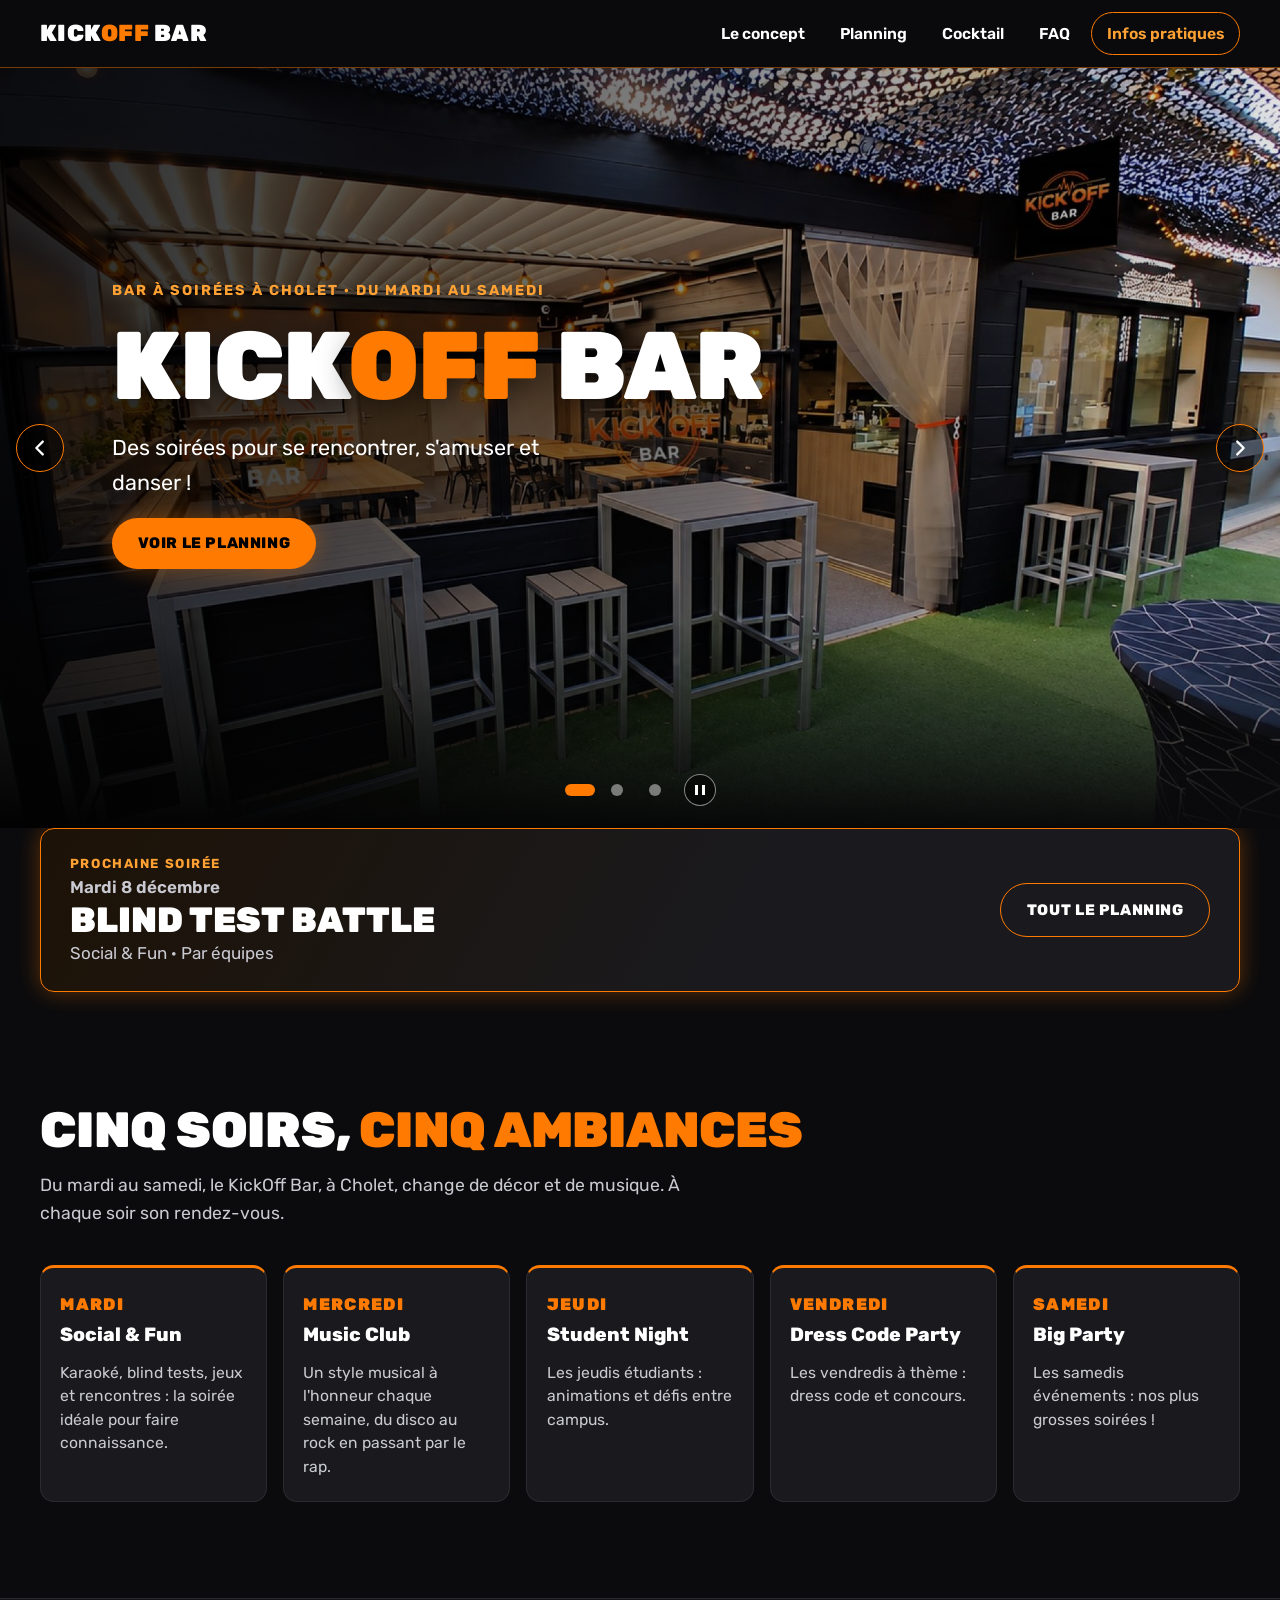
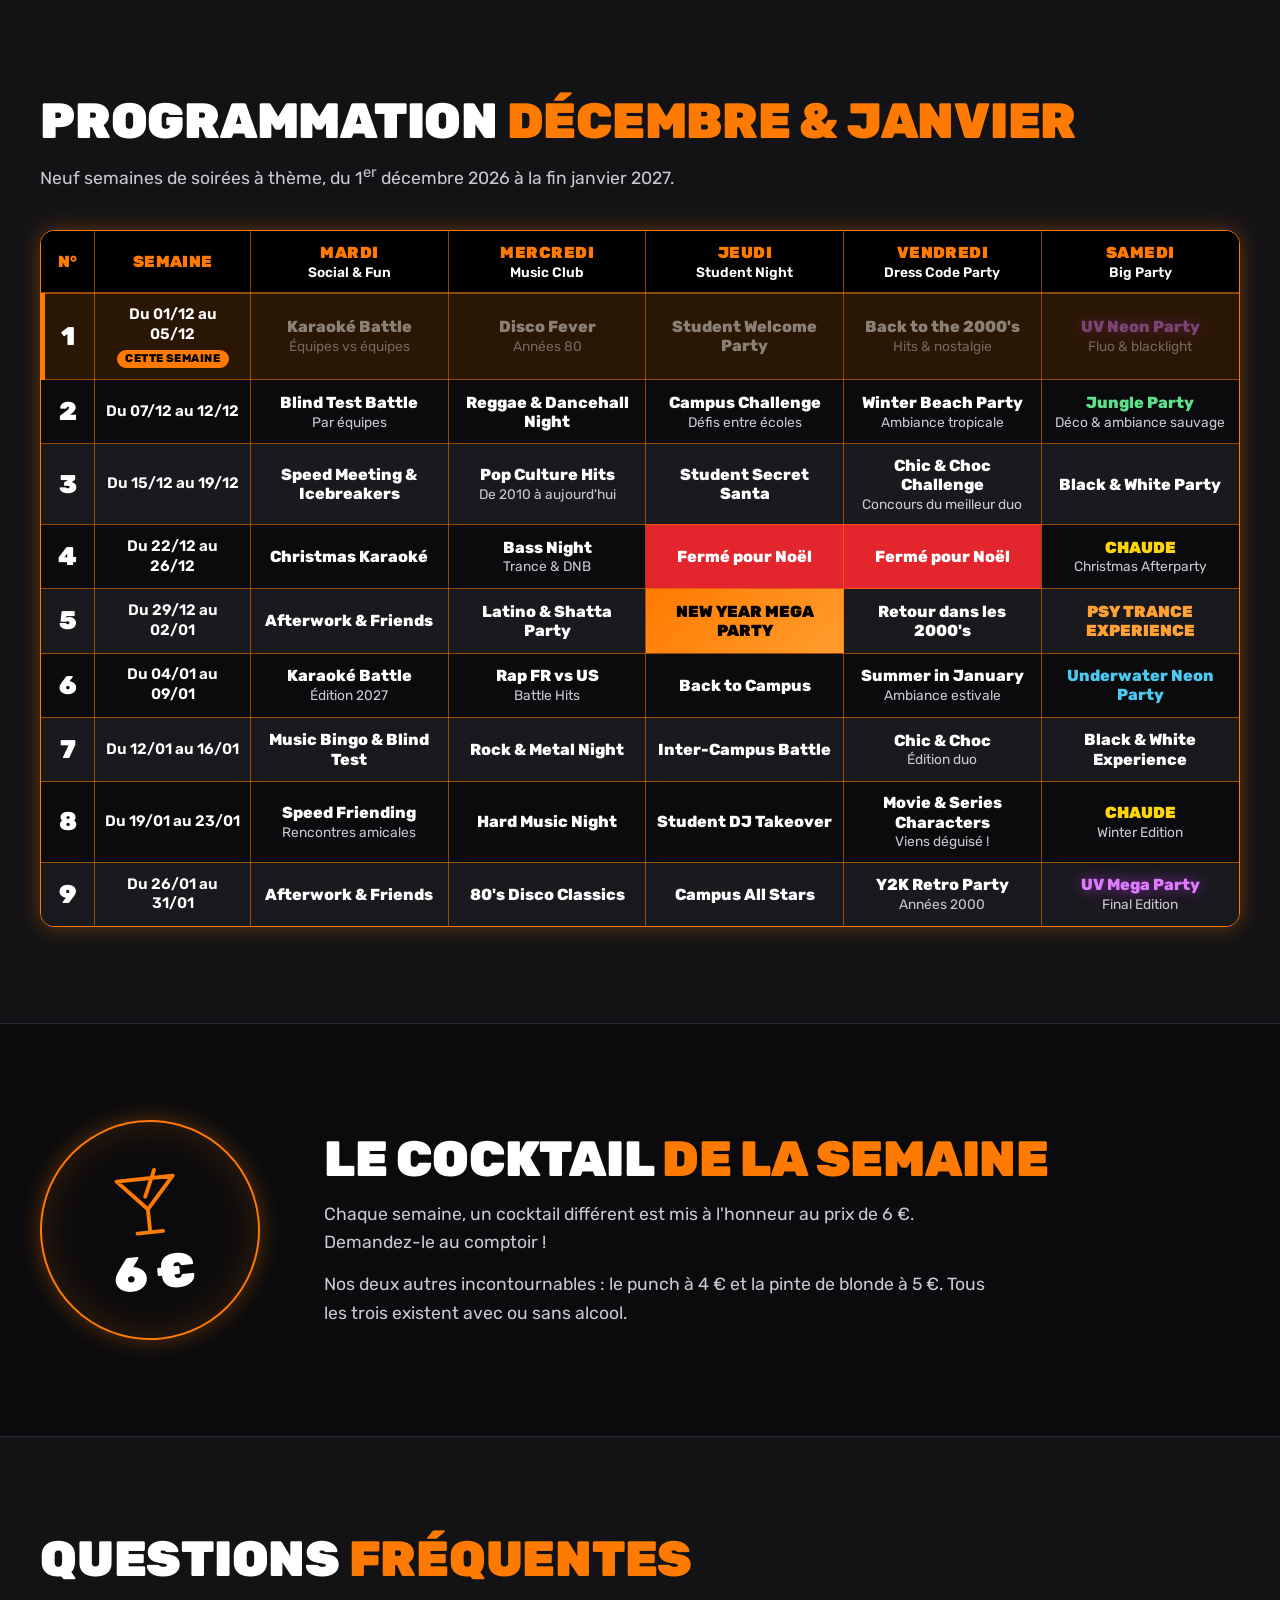
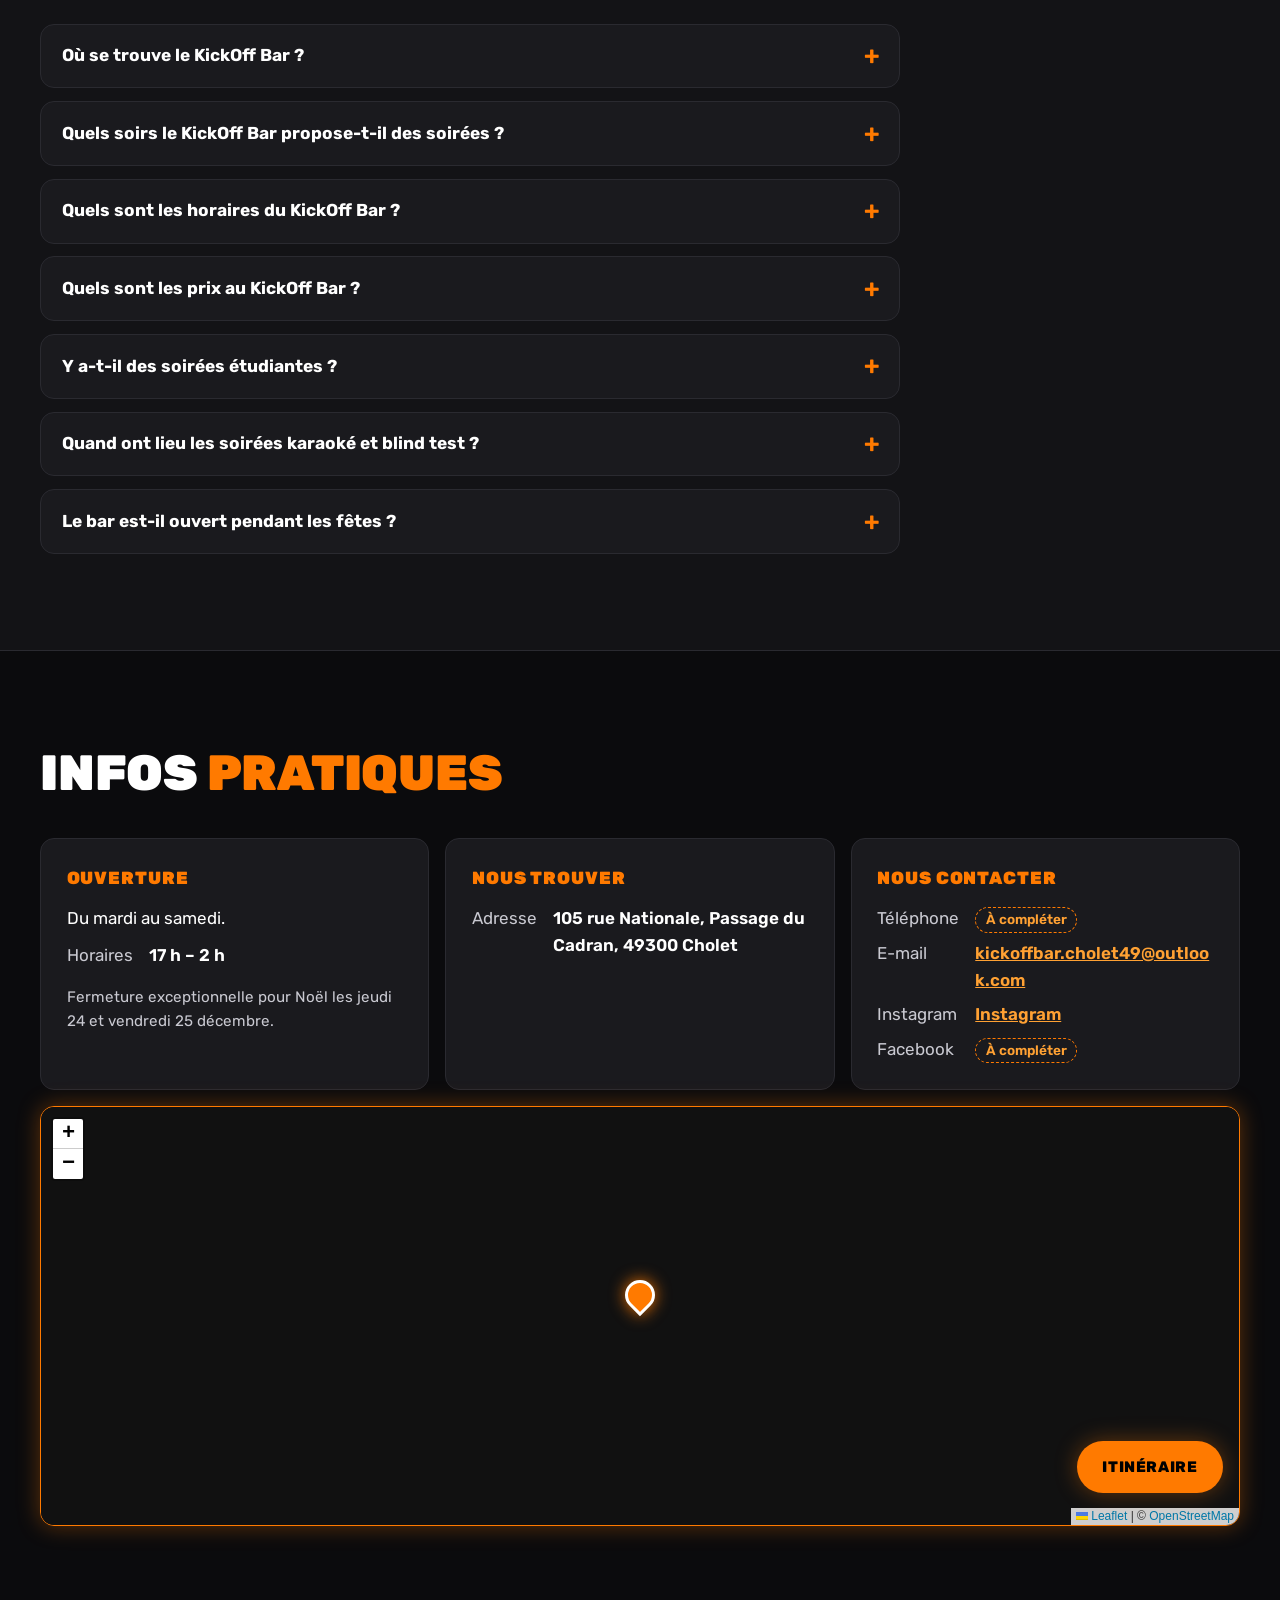
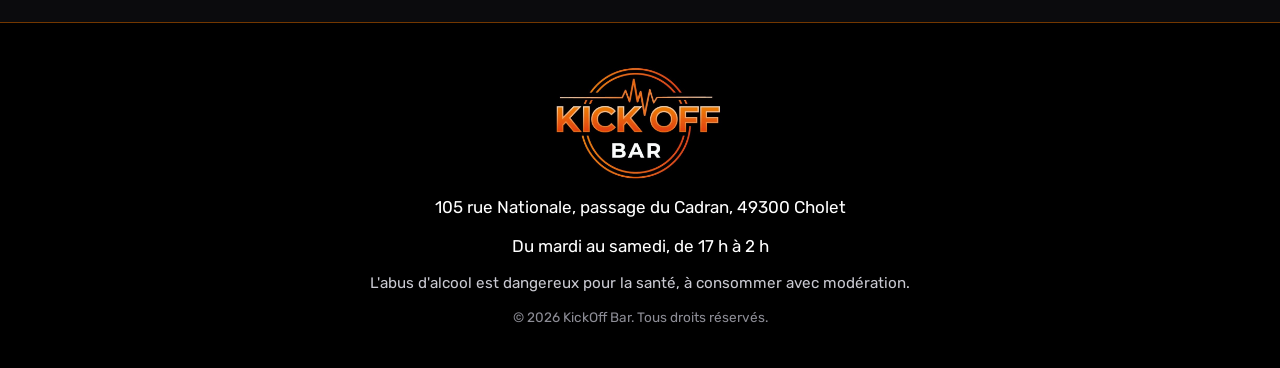
==== commit 47223f3e: "Adresse e-mail de contact Co-Authored-By: Claude Fable 5.2 <noreply@anthropic.com>" ====
--- a/index.html
+++ b/index.html
@@ -20,7 +20,7 @@
   <meta property="og:image:height" content="630">
   <meta name="twitter:card" content="summary_large_image">
   <meta name="twitter:image" content="https://nebuyr168.github.io/kickoff-bar/images/og.jpg">
-  <script type="application/ld+json">{"@context":"https://schema.org","@graph":[{"@type":"WebSite","@id":"https://nebuyr168.github.io/kickoff-bar/#site","name":"KickOff Bar","url":"https://nebuyr168.github.io/kickoff-bar/","inLanguage":"fr-FR"},{"@type":"BarOrPub","@id":"https://nebuyr168.github.io/kickoff-bar/#bar","name":"KickOff Bar","url":"https://nebuyr168.github.io/kickoff-bar/","image":"https://nebuyr168.github.io/kickoff-bar/images/og.jpg","description":"Bar à soirées à thème à Cholet, du mardi au samedi : karaoké, blind test, soirées musicales, jeudis étudiants, vendredis à dress code et grosses soirées du samedi.","address":{"@type":"PostalAddress","streetAddress":"105 rue Nationale, Passage du Cadran","postalCode":"49300","addressLocality":"Cholet","addressCountry":"FR"},"geo":{"@type":"GeoCoordinates","latitude":47.06231,"longitude":-0.87877},"hasMap":"https://www.google.com/maps/search/?api=1&query=47.06231%2C-0.87877","sameAs":["https://www.instagram.com/kickoffbar.cholet49/"],"openingHoursSpecification":[{"@type":"OpeningHoursSpecification","dayOfWeek":["Tuesday","Wednesday","Thursday","Friday","Saturday"],"opens":"17:00","closes":"02:00"}]},{"@type":"FAQPage","@id":"https://nebuyr168.github.io/kickoff-bar/#faq","mainEntity":[{"@type":"Question","name":"Où se trouve le KickOff Bar ?","acceptedAnswer":{"@type":"Answer","text":"Le KickOff Bar se trouve au 105 rue Nationale, passage du Cadran, à Cholet (49300)."}},{"@type":"Question","name":"Quels soirs le KickOff Bar propose-t-il des soirées ?","acceptedAnswer":{"@type":"Answer","text":"Le KickOff Bar propose des soirées à thème du mardi au samedi : Social & Fun le mardi, Music Club le mercredi, Student Night le jeudi, Dress Code Party le vendredi et Big Party le samedi."}},{"@type":"Question","name":"Quels sont les horaires du KickOff Bar ?","acceptedAnswer":{"@type":"Answer","text":"Le KickOff Bar est ouvert du mardi au samedi, de 17 h à 2 h."}},{"@type":"Question","name":"Quels sont les prix au KickOff Bar ?","acceptedAnswer":{"@type":"Answer","text":"Les trois produits phares sont le punch à 4 €, la pinte de blonde à 5 € et le cocktail de la semaine à 6 €. Ils sont proposés avec ou sans alcool."}},{"@type":"Question","name":"Y a-t-il des soirées étudiantes ?","acceptedAnswer":{"@type":"Answer","text":"Oui, chaque jeudi : c'est la Student Night, avec des animations et des défis entre campus."}},{"@type":"Question","name":"Quand ont lieu les soirées karaoké et blind test ?","acceptedAnswer":{"@type":"Answer","text":"Le mardi, pendant les soirées Social & Fun : Karaoké Battle les 1er décembre et 5 janvier, Blind Test Battle le 8 décembre, Christmas Karaoké le 22 décembre, Music Bingo & Blind Test le 12 janvier."}},{"@type":"Question","name":"Le bar est-il ouvert pendant les fêtes ?","acceptedAnswer":{"@type":"Answer","text":"Le KickOff Bar est fermé pour Noël les jeudi 24 et vendredi 25 décembre 2026. Il fête le Nouvel An le jeudi 31 décembre avec la New Year Mega Party."}}]},{"@type":"Event","name":"Karaoké Battle — Équipes vs équipes","description":"Mardi Social & Fun au KickOff Bar.","startDate":"2026-12-01T17:00","eventStatus":"https://schema.org/EventScheduled","eventAttendanceMode":"https://schema.org/OfflineEventAttendanceMode","image":"https://nebuyr168.github.io/kickoff-bar/images/og.jpg","location":{"@type":"Place","name":"KickOff Bar","address":{"@type":"PostalAddress","streetAddress":"105 rue Nationale, Passage du Cadran","postalCode":"49300","addressLocality":"Cholet","addressCountry":"FR"}},"organizer":{"@id":"https://nebuyr168.github.io/kickoff-bar/#bar"}},{"@type":"Event","name":"Disco Fever — Années 80","description":"Mercredi Music Club au KickOff Bar.","startDate":"2026-12-02T17:00","eventStatus":"https://schema.org/EventScheduled","eventAttendanceMode":"https://schema.org/OfflineEventAttendanceMode","image":"https://nebuyr168.github.io/kickoff-bar/images/og.jpg","location":{"@type":"Place","name":"KickOff Bar","address":{"@type":"PostalAddress","streetAddress":"105 rue Nationale, Passage du Cadran","postalCode":"49300","addressLocality":"Cholet","addressCountry":"FR"}},"organizer":{"@id":"https://nebuyr168.github.io/kickoff-bar/#bar"}},{"@type":"Event","name":"Student Welcome Party","description":"Jeudi Student Night au KickOff Bar.","startDate":"2026-12-03T17:00","eventStatus":"https://schema.org/EventScheduled","eventAttendanceMode":"https://schema.org/OfflineEventAttendanceMode","image":"https://nebuyr168.github.io/kickoff-bar/images/og.jpg","location":{"@type":"Place","name":"KickOff Bar","address":{"@type":"PostalAddress","streetAddress":"105 rue Nationale, Passage du Cadran","postalCode":"49300","addressLocality":"Cholet","addressCountry":"FR"}},"organizer":{"@id":"https://nebuyr168.github.io/kickoff-bar/#bar"}},{"@type":"Event","name":"Back to the 2000's — Hits & nostalgie","description":"Vendredi Dress Code Party au KickOff Bar.","startDate":"2026-12-04T17:00","eventStatus":"https://schema.org/EventScheduled","eventAttendanceMode":"https://schema.org/OfflineEventAttendanceMode","image":"https://nebuyr168.github.io/kickoff-bar/images/og.jpg","location":{"@type":"Place","name":"KickOff Bar","address":{"@type":"PostalAddress","streetAddress":"105 rue Nationale, Passage du Cadran","postalCode":"49300","addressLocality":"Cholet","addressCountry":"FR"}},"organizer":{"@id":"https://nebuyr168.github.io/kickoff-bar/#bar"}},{"@type":"Event","name":"UV Neon Party — Fluo & blacklight","description":"Samedi Big Party au KickOff Bar.","startDate":"2026-12-05T17:00","eventStatus":"https://schema.org/EventScheduled","eventAttendanceMode":"https://schema.org/OfflineEventAttendanceMode","image":"https://nebuyr168.github.io/kickoff-bar/images/og.jpg","location":{"@type":"Place","name":"KickOff Bar","address":{"@type":"PostalAddress","streetAddress":"105 rue Nationale, Passage du Cadran","postalCode":"49300","addressLocality":"Cholet","addressCountry":"FR"}},"organizer":{"@id":"https://nebuyr168.github.io/kickoff-bar/#bar"}},{"@type":"Event","name":"Blind Test Battle — Par équipes","description":"Mardi Social & Fun au KickOff Bar.","startDate":"2026-12-08T17:00","eventStatus":"https://schema.org/EventScheduled","eventAttendanceMode":"https://schema.org/OfflineEventAttendanceMode","image":"https://nebuyr168.github.io/kickoff-bar/images/og.jpg","location":{"@type":"Place","name":"KickOff Bar","address":{"@type":"PostalAddress","streetAddress":"105 rue Nationale, Passage du Cadran","postalCode":"49300","addressLocality":"Cholet","addressCountry":"FR"}},"organizer":{"@id":"https://nebuyr168.github.io/kickoff-bar/#bar"}},{"@type":"Event","name":"Reggae & Dancehall Night","description":"Mercredi Music Club au KickOff Bar.","startDate":"2026-12-09T17:00","eventStatus":"https://schema.org/EventScheduled","eventAttendanceMode":"https://schema.org/OfflineEventAttendanceMode","image":"https://nebuyr168.github.io/kickoff-bar/images/og.jpg","location":{"@type":"Place","name":"KickOff Bar","address":{"@type":"PostalAddress","streetAddress":"105 rue Nationale, Passage du Cadran","postalCode":"49300","addressLocality":"Cholet","addressCountry":"FR"}},"organizer":{"@id":"https://nebuyr168.github.io/kickoff-bar/#bar"}},{"@type":"Event","name":"Campus Challenge — Défis entre écoles","description":"Jeudi Student Night au KickOff Bar.","startDate":"2026-12-10T17:00","eventStatus":"https://schema.org/EventScheduled","eventAttendanceMode":"https://schema.org/OfflineEventAttendanceMode","image":"https://nebuyr168.github.io/kickoff-bar/images/og.jpg","location":{"@type":"Place","name":"KickOff Bar","address":{"@type":"PostalAddress","streetAddress":"105 rue Nationale, Passage du Cadran","postalCode":"49300","addressLocality":"Cholet","addressCountry":"FR"}},"organizer":{"@id":"https://nebuyr168.github.io/kickoff-bar/#bar"}},{"@type":"Event","name":"Winter Beach Party — Ambiance tropicale","description":"Vendredi Dress Code Party au KickOff Bar.","startDate":"2026-12-11T17:00","eventStatus":"https://schema.org/EventScheduled","eventAttendanceMode":"https://schema.org/OfflineEventAttendanceMode","image":"https://nebuyr168.github.io/kickoff-bar/images/og.jpg","location":{"@type":"Place","name":"KickOff Bar","address":{"@type":"PostalAddress","streetAddress":"105 rue Nationale, Passage du Cadran","postalCode":"49300","addressLocality":"Cholet","addressCountry":"FR"}},"organizer":{"@id":"https://nebuyr168.github.io/kickoff-bar/#bar"}},{"@type":"Event","name":"Jungle Party — Déco & ambiance sauvage","description":"Samedi Big Party au KickOff Bar.","startDate":"2026-12-12T17:00","eventStatus":"https://schema.org/EventScheduled","eventAttendanceMode":"https://schema.org/OfflineEventAttendanceMode","image":"https://nebuyr168.github.io/kickoff-bar/images/og.jpg","location":{"@type":"Place","name":"KickOff Bar","address":{"@type":"PostalAddress","streetAddress":"105 rue Nationale, Passage du Cadran","postalCode":"49300","addressLocality":"Cholet","addressCountry":"FR"}},"organizer":{"@id":"https://nebuyr168.github.io/kickoff-bar/#bar"}},{"@type":"Event","name":"Speed Meeting & Icebreakers","description":"Mardi Social & Fun au KickOff Bar.","startDate":"2026-12-15T17:00","eventStatus":"https://schema.org/EventScheduled","eventAttendanceMode":"https://schema.org/OfflineEventAttendanceMode","image":"https://nebuyr168.github.io/kickoff-bar/images/og.jpg","location":{"@type":"Place","name":"KickOff Bar","address":{"@type":"PostalAddress","streetAddress":"105 rue Nationale, Passage du Cadran","postalCode":"49300","addressLocality":"Cholet","addressCountry":"FR"}},"organizer":{"@id":"https://nebuyr168.github.io/kickoff-bar/#bar"}},{"@type":"Event","name":"Pop Culture Hits — De 2010 à aujourd'hui","description":"Mercredi Music Club au KickOff Bar.","startDate":"2026-12-16T17:00","eventStatus":"https://schema.org/EventScheduled","eventAttendanceMode":"https://schema.org/OfflineEventAttendanceMode","image":"https://nebuyr168.github.io/kickoff-bar/images/og.jpg","location":{"@type":"Place","name":"KickOff Bar","address":{"@type":"PostalAddress","streetAddress":"105 rue Nationale, Passage du Cadran","postalCode":"49300","addressLocality":"Cholet","addressCountry":"FR"}},"organizer":{"@id":"https://nebuyr168.github.io/kickoff-bar/#bar"}},{"@type":"Event","name":"Student Secret Santa","description":"Jeudi Student Night au KickOff Bar.","startDate":"2026-12-17T17:00","eventStatus":"https://schema.org/EventScheduled","eventAttendanceMode":"https://schema.org/OfflineEventAttendanceMode","image":"https://nebuyr168.github.io/kickoff-bar/images/og.jpg","location":{"@type":"Place","name":"KickOff Bar","address":{"@type":"PostalAddress","streetAddress":"105 rue Nationale, Passage du Cadran","postalCode":"49300","addressLocality":"Cholet","addressCountry":"FR"}},"organizer":{"@id":"https://nebuyr168.github.io/kickoff-bar/#bar"}},{"@type":"Event","name":"Chic & Choc Challenge — Concours du meilleur duo","description":"Vendredi Dress Code Party au KickOff Bar.","startDate":"2026-12-18T17:00","eventStatus":"https://schema.org/EventScheduled","eventAttendanceMode":"https://schema.org/OfflineEventAttendanceMode","image":"https://nebuyr168.github.io/kickoff-bar/images/og.jpg","location":{"@type":"Place","name":"KickOff Bar","address":{"@type":"PostalAddress","streetAddress":"105 rue Nationale, Passage du Cadran","postalCode":"49300","addressLocality":"Cholet","addressCountry":"FR"}},"organizer":{"@id":"https://nebuyr168.github.io/kickoff-bar/#bar"}},{"@type":"Event","name":"Black & White Party","description":"Samedi Big Party au KickOff Bar.","startDate":"2026-12-19T17:00","eventStatus":"https://schema.org/EventScheduled","eventAttendanceMode":"https://schema.org/OfflineEventAttendanceMode","image":"https://nebuyr168.github.io/kickoff-bar/images/og.jpg","location":{"@type":"Place","name":"KickOff Bar","address":{"@type":"PostalAddress","streetAddress":"105 rue Nationale, Passage du Cadran","postalCode":"49300","addressLocality":"Cholet","addressCountry":"FR"}},"organizer":{"@id":"https://nebuyr168.github.io/kickoff-bar/#bar"}},{"@type":"Event","name":"Christmas Karaoké","description":"Mardi Social & Fun au KickOff Bar.","startDate":"2026-12-22T17:00","eventStatus":"https://schema.org/EventScheduled","eventAttendanceMode":"https://schema.org/OfflineEventAttendanceMode","image":"https://nebuyr168.github.io/kickoff-bar/images/og.jpg","location":{"@type":"Place","name":"KickOff Bar","address":{"@type":"PostalAddress","streetAddress":"105 rue Nationale, Passage du Cadran","postalCode":"49300","addressLocality":"Cholet","addressCountry":"FR"}},"organizer":{"@id":"https://nebuyr168.github.io/kickoff-bar/#bar"}},{"@type":"Event","name":"Bass Night — Trance & DNB","description":"Mercredi Music Club au KickOff Bar.","startDate":"2026-12-23T17:00","eventStatus":"https://schema.org/EventScheduled","eventAttendanceMode":"https://schema.org/OfflineEventAttendanceMode","image":"https://nebuyr168.github.io/kickoff-bar/images/og.jpg","location":{"@type":"Place","name":"KickOff Bar","address":{"@type":"PostalAddress","streetAddress":"105 rue Nationale, Passage du Cadran","postalCode":"49300","addressLocality":"Cholet","addressCountry":"FR"}},"organizer":{"@id":"https://nebuyr168.github.io/kickoff-bar/#bar"}},{"@type":"Event","name":"Chaude — Christmas Afterparty","description":"Samedi Big Party au KickOff Bar.","startDate":"2026-12-26T17:00","eventStatus":"https://schema.org/EventScheduled","eventAttendanceMode":"https://schema.org/OfflineEventAttendanceMode","image":"https://nebuyr168.github.io/kickoff-bar/images/og.jpg","location":{"@type":"Place","name":"KickOff Bar","address":{"@type":"PostalAddress","streetAddress":"105 rue Nationale, Passage du Cadran","postalCode":"49300","addressLocality":"Cholet","addressCountry":"FR"}},"organizer":{"@id":"https://nebuyr168.github.io/kickoff-bar/#bar"}},{"@type":"Event","name":"Afterwork & Friends","description":"Mardi Social & Fun au KickOff Bar.","startDate":"2026-12-29T17:00","eventStatus":"https://schema.org/EventScheduled","eventAttendanceMode":"https://schema.org/OfflineEventAttendanceMode","image":"https://nebuyr168.github.io/kickoff-bar/images/og.jpg","location":{"@type":"Place","name":"KickOff Bar","address":{"@type":"PostalAddress","streetAddress":"105 rue Nationale, Passage du Cadran","postalCode":"49300","addressLocality":"Cholet","addressCountry":"FR"}},"organizer":{"@id":"https://nebuyr168.github.io/kickoff-bar/#bar"}},{"@type":"Event","name":"Latino & Shatta Party","description":"Mercredi Music Club au KickOff Bar.","startDate":"2026-12-30T17:00","eventStatus":"https://schema.org/EventScheduled","eventAttendanceMode":"https://schema.org/OfflineEventAttendanceMode","image":"https://nebuyr168.github.io/kickoff-bar/images/og.jpg","location":{"@type":"Place","name":"KickOff Bar","address":{"@type":"PostalAddress","streetAddress":"105 rue Nationale, Passage du Cadran","postalCode":"49300","addressLocality":"Cholet","addressCountry":"FR"}},"organizer":{"@id":"https://nebuyr168.github.io/kickoff-bar/#bar"}},{"@type":"Event","name":"New Year Mega Party","description":"Jeudi Student Night au KickOff Bar.","startDate":"2026-12-31T17:00","eventStatus":"https://schema.org/EventScheduled","eventAttendanceMode":"https://schema.org/OfflineEventAttendanceMode","image":"https://nebuyr168.github.io/kickoff-bar/images/og.jpg","location":{"@type":"Place","name":"KickOff Bar","address":{"@type":"PostalAddress","streetAddress":"105 rue Nationale, Passage du Cadran","postalCode":"49300","addressLocality":"Cholet","addressCountry":"FR"}},"organizer":{"@id":"https://nebuyr168.github.io/kickoff-bar/#bar"}},{"@type":"Event","name":"Retour dans les 2000's","description":"Vendredi Dress Code Party au KickOff Bar.","startDate":"2027-01-01T17:00","eventStatus":"https://schema.org/EventScheduled","eventAttendanceMode":"https://schema.org/OfflineEventAttendanceMode","image":"https://nebuyr168.github.io/kickoff-bar/images/og.jpg","location":{"@type":"Place","name":"KickOff Bar","address":{"@type":"PostalAddress","streetAddress":"105 rue Nationale, Passage du Cadran","postalCode":"49300","addressLocality":"Cholet","addressCountry":"FR"}},"organizer":{"@id":"https://nebuyr168.github.io/kickoff-bar/#bar"}},{"@type":"Event","name":"Psy Trance Experience","description":"Samedi Big Party au KickOff Bar.","startDate":"2027-01-02T17:00","eventStatus":"https://schema.org/EventScheduled","eventAttendanceMode":"https://schema.org/OfflineEventAttendanceMode","image":"https://nebuyr168.github.io/kickoff-bar/images/og.jpg","location":{"@type":"Place","name":"KickOff Bar","address":{"@type":"PostalAddress","streetAddress":"105 rue Nationale, Passage du Cadran","postalCode":"49300","addressLocality":"Cholet","addressCountry":"FR"}},"organizer":{"@id":"https://nebuyr168.github.io/kickoff-bar/#bar"}},{"@type":"Event","name":"Karaoké Battle — Édition 2027","description":"Mardi Social & Fun au KickOff Bar.","startDate":"2027-01-05T17:00","eventStatus":"https://schema.org/EventScheduled","eventAttendanceMode":"https://schema.org/OfflineEventAttendanceMode","image":"https://nebuyr168.github.io/kickoff-bar/images/og.jpg","location":{"@type":"Place","name":"KickOff Bar","address":{"@type":"PostalAddress","streetAddress":"105 rue Nationale, Passage du Cadran","postalCode":"49300","addressLocality":"Cholet","addressCountry":"FR"}},"organizer":{"@id":"https://nebuyr168.github.io/kickoff-bar/#bar"}},{"@type":"Event","name":"Rap FR vs US — Battle Hits","description":"Mercredi Music Club au KickOff Bar.","startDate":"2027-01-06T17:00","eventStatus":"https://schema.org/EventScheduled","eventAttendanceMode":"https://schema.org/OfflineEventAttendanceMode","image":"https://nebuyr168.github.io/kickoff-bar/images/og.jpg","location":{"@type":"Place","name":"KickOff Bar","address":{"@type":"PostalAddress","streetAddress":"105 rue Nationale, Passage du Cadran","postalCode":"49300","addressLocality":"Cholet","addressCountry":"FR"}},"organizer":{"@id":"https://nebuyr168.github.io/kickoff-bar/#bar"}},{"@type":"Event","name":"Back to Campus","description":"Jeudi Student Night au KickOff Bar.","startDate":"2027-01-07T17:00","eventStatus":"https://schema.org/EventScheduled","eventAttendanceMode":"https://schema.org/OfflineEventAttendanceMode","image":"https://nebuyr168.github.io/kickoff-bar/images/og.jpg","location":{"@type":"Place","name":"KickOff Bar","address":{"@type":"PostalAddress","streetAddress":"105 rue Nationale, Passage du Cadran","postalCode":"49300","addressLocality":"Cholet","addressCountry":"FR"}},"organizer":{"@id":"https://nebuyr168.github.io/kickoff-bar/#bar"}},{"@type":"Event","name":"Summer in January — Ambiance estivale","description":"Vendredi Dress Code Party au KickOff Bar.","startDate":"2027-01-08T17:00","eventStatus":"https://schema.org/EventScheduled","eventAttendanceMode":"https://schema.org/OfflineEventAttendanceMode","image":"https://nebuyr168.github.io/kickoff-bar/images/og.jpg","location":{"@type":"Place","name":"KickOff Bar","address":{"@type":"PostalAddress","streetAddress":"105 rue Nationale, Passage du Cadran","postalCode":"49300","addressLocality":"Cholet","addressCountry":"FR"}},"organizer":{"@id":"https://nebuyr168.github.io/kickoff-bar/#bar"}},{"@type":"Event","name":"Underwater Neon Party","description":"Samedi Big Party au KickOff Bar.","startDate":"2027-01-09T17:00","eventStatus":"https://schema.org/EventScheduled","eventAttendanceMode":"https://schema.org/OfflineEventAttendanceMode","image":"https://nebuyr168.github.io/kickoff-bar/images/og.jpg","location":{"@type":"Place","name":"KickOff Bar","address":{"@type":"PostalAddress","streetAddress":"105 rue Nationale, Passage du Cadran","postalCode":"49300","addressLocality":"Cholet","addressCountry":"FR"}},"organizer":{"@id":"https://nebuyr168.github.io/kickoff-bar/#bar"}},{"@type":"Event","name":"Music Bingo & Blind Test","description":"Mardi Social & Fun au KickOff Bar.","startDate":"2027-01-12T17:00","eventStatus":"https://schema.org/EventScheduled","eventAttendanceMode":"https://schema.org/OfflineEventAttendanceMode","image":"https://nebuyr168.github.io/kickoff-bar/images/og.jpg","location":{"@type":"Place","name":"KickOff Bar","address":{"@type":"PostalAddress","streetAddress":"105 rue Nationale, Passage du Cadran","postalCode":"49300","addressLocality":"Cholet","addressCountry":"FR"}},"organizer":{"@id":"https://nebuyr168.github.io/kickoff-bar/#bar"}},{"@type":"Event","name":"Rock & Metal Night","description":"Mercredi Music Club au KickOff Bar.","startDate":"2027-01-13T17:00","eventStatus":"https://schema.org/EventScheduled","eventAttendanceMode":"https://schema.org/OfflineEventAttendanceMode","image":"https://nebuyr168.github.io/kickoff-bar/images/og.jpg","location":{"@type":"Place","name":"KickOff Bar","address":{"@type":"PostalAddress","streetAddress":"105 rue Nationale, Passage du Cadran","postalCode":"49300","addressLocality":"Cholet","addressCountry":"FR"}},"organizer":{"@id":"https://nebuyr168.github.io/kickoff-bar/#bar"}},{"@type":"Event","name":"Inter-Campus Battle","description":"Jeudi Student Night au KickOff Bar.","startDate":"2027-01-14T17:00","eventStatus":"https://schema.org/EventScheduled","eventAttendanceMode":"https://schema.org/OfflineEventAttendanceMode","image":"https://nebuyr168.github.io/kickoff-bar/images/og.jpg","location":{"@type":"Place","name":"KickOff Bar","address":{"@type":"PostalAddress","streetAddress":"105 rue Nationale, Passage du Cadran","postalCode":"49300","addressLocality":"Cholet","addressCountry":"FR"}},"organizer":{"@id":"https://nebuyr168.github.io/kickoff-bar/#bar"}},{"@type":"Event","name":"Chic & Choc — Édition duo","description":"Vendredi Dress Code Party au KickOff Bar.","startDate":"2027-01-15T17:00","eventStatus":"https://schema.org/EventScheduled","eventAttendanceMode":"https://schema.org/OfflineEventAttendanceMode","image":"https://nebuyr168.github.io/kickoff-bar/images/og.jpg","location":{"@type":"Place","name":"KickOff Bar","address":{"@type":"PostalAddress","streetAddress":"105 rue Nationale, Passage du Cadran","postalCode":"49300","addressLocality":"Cholet","addressCountry":"FR"}},"organizer":{"@id":"https://nebuyr168.github.io/kickoff-bar/#bar"}},{"@type":"Event","name":"Black & White Experience","description":"Samedi Big Party au KickOff Bar.","startDate":"2027-01-16T17:00","eventStatus":"https://schema.org/EventScheduled","eventAttendanceMode":"https://schema.org/OfflineEventAttendanceMode","image":"https://nebuyr168.github.io/kickoff-bar/images/og.jpg","location":{"@type":"Place","name":"KickOff Bar","address":{"@type":"PostalAddress","streetAddress":"105 rue Nationale, Passage du Cadran","postalCode":"49300","addressLocality":"Cholet","addressCountry":"FR"}},"organizer":{"@id":"https://nebuyr168.github.io/kickoff-bar/#bar"}},{"@type":"Event","name":"Speed Friending — Rencontres amicales","description":"Mardi Social & Fun au KickOff Bar.","startDate":"2027-01-19T17:00","eventStatus":"https://schema.org/EventScheduled","eventAttendanceMode":"https://schema.org/OfflineEventAttendanceMode","image":"https://nebuyr168.github.io/kickoff-bar/images/og.jpg","location":{"@type":"Place","name":"KickOff Bar","address":{"@type":"PostalAddress","streetAddress":"105 rue Nationale, Passage du Cadran","postalCode":"49300","addressLocality":"Cholet","addressCountry":"FR"}},"organizer":{"@id":"https://nebuyr168.github.io/kickoff-bar/#bar"}},{"@type":"Event","name":"Hard Music Night","description":"Mercredi Music Club au KickOff Bar.","startDate":"2027-01-20T17:00","eventStatus":"https://schema.org/EventScheduled","eventAttendanceMode":"https://schema.org/OfflineEventAttendanceMode","image":"https://nebuyr168.github.io/kickoff-bar/images/og.jpg","location":{"@type":"Place","name":"KickOff Bar","address":{"@type":"PostalAddress","streetAddress":"105 rue Nationale, Passage du Cadran","postalCode":"49300","addressLocality":"Cholet","addressCountry":"FR"}},"organizer":{"@id":"https://nebuyr168.github.io/kickoff-bar/#bar"}},{"@type":"Event","name":"Student DJ Takeover","description":"Jeudi Student Night au KickOff Bar.","startDate":"2027-01-21T17:00","eventStatus":"https://schema.org/EventScheduled","eventAttendanceMode":"https://schema.org/OfflineEventAttendanceMode","image":"https://nebuyr168.github.io/kickoff-bar/images/og.jpg","location":{"@type":"Place","name":"KickOff Bar","address":{"@type":"PostalAddress","streetAddress":"105 rue Nationale, Passage du Cadran","postalCode":"49300","addressLocality":"Cholet","addressCountry":"FR"}},"organizer":{"@id":"https://nebuyr168.github.io/kickoff-bar/#bar"}},{"@type":"Event","name":"Movie & Series Characters — Viens déguisé !","description":"Vendredi Dress Code Party au KickOff Bar.","startDate":"2027-01-22T17:00","eventStatus":"https://schema.org/EventScheduled","eventAttendanceMode":"https://schema.org/OfflineEventAttendanceMode","image":"https://nebuyr168.github.io/kickoff-bar/images/og.jpg","location":{"@type":"Place","name":"KickOff Bar","address":{"@type":"PostalAddress","streetAddress":"105 rue Nationale, Passage du Cadran","postalCode":"49300","addressLocality":"Cholet","addressCountry":"FR"}},"organizer":{"@id":"https://nebuyr168.github.io/kickoff-bar/#bar"}},{"@type":"Event","name":"Chaude — Winter Edition","description":"Samedi Big Party au KickOff Bar.","startDate":"2027-01-23T17:00","eventStatus":"https://schema.org/EventScheduled","eventAttendanceMode":"https://schema.org/OfflineEventAttendanceMode","image":"https://nebuyr168.github.io/kickoff-bar/images/og.jpg","location":{"@type":"Place","name":"KickOff Bar","address":{"@type":"PostalAddress","streetAddress":"105 rue Nationale, Passage du Cadran","postalCode":"49300","addressLocality":"Cholet","addressCountry":"FR"}},"organizer":{"@id":"https://nebuyr168.github.io/kickoff-bar/#bar"}},{"@type":"Event","name":"Afterwork & Friends","description":"Mardi Social & Fun au KickOff Bar.","startDate":"2027-01-26T17:00","eventStatus":"https://schema.org/EventScheduled","eventAttendanceMode":"https://schema.org/OfflineEventAttendanceMode","image":"https://nebuyr168.github.io/kickoff-bar/images/og.jpg","location":{"@type":"Place","name":"KickOff Bar","address":{"@type":"PostalAddress","streetAddress":"105 rue Nationale, Passage du Cadran","postalCode":"49300","addressLocality":"Cholet","addressCountry":"FR"}},"organizer":{"@id":"https://nebuyr168.github.io/kickoff-bar/#bar"}},{"@type":"Event","name":"80's Disco Classics","description":"Mercredi Music Club au KickOff Bar.","startDate":"2027-01-27T17:00","eventStatus":"https://schema.org/EventScheduled","eventAttendanceMode":"https://schema.org/OfflineEventAttendanceMode","image":"https://nebuyr168.github.io/kickoff-bar/images/og.jpg","location":{"@type":"Place","name":"KickOff Bar","address":{"@type":"PostalAddress","streetAddress":"105 rue Nationale, Passage du Cadran","postalCode":"49300","addressLocality":"Cholet","addressCountry":"FR"}},"organizer":{"@id":"https://nebuyr168.github.io/kickoff-bar/#bar"}},{"@type":"Event","name":"Campus All Stars","description":"Jeudi Student Night au KickOff Bar.","startDate":"2027-01-28T17:00","eventStatus":"https://schema.org/EventScheduled","eventAttendanceMode":"https://schema.org/OfflineEventAttendanceMode","image":"https://nebuyr168.github.io/kickoff-bar/images/og.jpg","location":{"@type":"Place","name":"KickOff Bar","address":{"@type":"PostalAddress","streetAddress":"105 rue Nationale, Passage du Cadran","postalCode":"49300","addressLocality":"Cholet","addressCountry":"FR"}},"organizer":{"@id":"https://nebuyr168.github.io/kickoff-bar/#bar"}},{"@type":"Event","name":"Y2K Retro Party — Années 2000","description":"Vendredi Dress Code Party au KickOff Bar.","startDate":"2027-01-29T17:00","eventStatus":"https://schema.org/EventScheduled","eventAttendanceMode":"https://schema.org/OfflineEventAttendanceMode","image":"https://nebuyr168.github.io/kickoff-bar/images/og.jpg","location":{"@type":"Place","name":"KickOff Bar","address":{"@type":"PostalAddress","streetAddress":"105 rue Nationale, Passage du Cadran","postalCode":"49300","addressLocality":"Cholet","addressCountry":"FR"}},"organizer":{"@id":"https://nebuyr168.github.io/kickoff-bar/#bar"}},{"@type":"Event","name":"UV Mega Party — Final Edition","description":"Samedi Big Party au KickOff Bar.","startDate":"2027-01-30T17:00","eventStatus":"https://schema.org/EventScheduled","eventAttendanceMode":"https://schema.org/OfflineEventAttendanceMode","image":"https://nebuyr168.github.io/kickoff-bar/images/og.jpg","location":{"@type":"Place","name":"KickOff Bar","address":{"@type":"PostalAddress","streetAddress":"105 rue Nationale, Passage du Cadran","postalCode":"49300","addressLocality":"Cholet","addressCountry":"FR"}},"organizer":{"@id":"https://nebuyr168.github.io/kickoff-bar/#bar"}}]}</script>
+  <script type="application/ld+json">{"@context":"https://schema.org","@graph":[{"@type":"WebSite","@id":"https://nebuyr168.github.io/kickoff-bar/#site","name":"KickOff Bar","url":"https://nebuyr168.github.io/kickoff-bar/","inLanguage":"fr-FR"},{"@type":"BarOrPub","@id":"https://nebuyr168.github.io/kickoff-bar/#bar","name":"KickOff Bar","url":"https://nebuyr168.github.io/kickoff-bar/","image":"https://nebuyr168.github.io/kickoff-bar/images/og.jpg","description":"Bar à soirées à thème à Cholet, du mardi au samedi : karaoké, blind test, soirées musicales, jeudis étudiants, vendredis à dress code et grosses soirées du samedi.","address":{"@type":"PostalAddress","streetAddress":"105 rue Nationale, Passage du Cadran","postalCode":"49300","addressLocality":"Cholet","addressCountry":"FR"},"geo":{"@type":"GeoCoordinates","latitude":47.06231,"longitude":-0.87877},"hasMap":"https://www.google.com/maps/search/?api=1&query=47.06231%2C-0.87877","email":"kickoffbar.cholet49@outlook.com","sameAs":["https://www.instagram.com/kickoffbar.cholet49/"],"openingHoursSpecification":[{"@type":"OpeningHoursSpecification","dayOfWeek":["Tuesday","Wednesday","Thursday","Friday","Saturday"],"opens":"17:00","closes":"02:00"}]},{"@type":"FAQPage","@id":"https://nebuyr168.github.io/kickoff-bar/#faq","mainEntity":[{"@type":"Question","name":"Où se trouve le KickOff Bar ?","acceptedAnswer":{"@type":"Answer","text":"Le KickOff Bar se trouve au 105 rue Nationale, passage du Cadran, à Cholet (49300)."}},{"@type":"Question","name":"Quels soirs le KickOff Bar propose-t-il des soirées ?","acceptedAnswer":{"@type":"Answer","text":"Le KickOff Bar propose des soirées à thème du mardi au samedi : Social & Fun le mardi, Music Club le mercredi, Student Night le jeudi, Dress Code Party le vendredi et Big Party le samedi."}},{"@type":"Question","name":"Quels sont les horaires du KickOff Bar ?","acceptedAnswer":{"@type":"Answer","text":"Le KickOff Bar est ouvert du mardi au samedi, de 17 h à 2 h."}},{"@type":"Question","name":"Quels sont les prix au KickOff Bar ?","acceptedAnswer":{"@type":"Answer","text":"Les trois produits phares sont le punch à 4 €, la pinte de blonde à 5 € et le cocktail de la semaine à 6 €. Ils sont proposés avec ou sans alcool."}},{"@type":"Question","name":"Y a-t-il des soirées étudiantes ?","acceptedAnswer":{"@type":"Answer","text":"Oui, chaque jeudi : c'est la Student Night, avec des animations et des défis entre campus."}},{"@type":"Question","name":"Quand ont lieu les soirées karaoké et blind test ?","acceptedAnswer":{"@type":"Answer","text":"Le mardi, pendant les soirées Social & Fun : Karaoké Battle les 1er décembre et 5 janvier, Blind Test Battle le 8 décembre, Christmas Karaoké le 22 décembre, Music Bingo & Blind Test le 12 janvier."}},{"@type":"Question","name":"Le bar est-il ouvert pendant les fêtes ?","acceptedAnswer":{"@type":"Answer","text":"Le KickOff Bar est fermé pour Noël les jeudi 24 et vendredi 25 décembre 2026. Il fête le Nouvel An le jeudi 31 décembre avec la New Year Mega Party."}}]},{"@type":"Event","name":"Karaoké Battle — Équipes vs équipes","description":"Mardi Social & Fun au KickOff Bar.","startDate":"2026-12-01T17:00","eventStatus":"https://schema.org/EventScheduled","eventAttendanceMode":"https://schema.org/OfflineEventAttendanceMode","image":"https://nebuyr168.github.io/kickoff-bar/images/og.jpg","location":{"@type":"Place","name":"KickOff Bar","address":{"@type":"PostalAddress","streetAddress":"105 rue Nationale, Passage du Cadran","postalCode":"49300","addressLocality":"Cholet","addressCountry":"FR"}},"organizer":{"@id":"https://nebuyr168.github.io/kickoff-bar/#bar"}},{"@type":"Event","name":"Disco Fever — Années 80","description":"Mercredi Music Club au KickOff Bar.","startDate":"2026-12-02T17:00","eventStatus":"https://schema.org/EventScheduled","eventAttendanceMode":"https://schema.org/OfflineEventAttendanceMode","image":"https://nebuyr168.github.io/kickoff-bar/images/og.jpg","location":{"@type":"Place","name":"KickOff Bar","address":{"@type":"PostalAddress","streetAddress":"105 rue Nationale, Passage du Cadran","postalCode":"49300","addressLocality":"Cholet","addressCountry":"FR"}},"organizer":{"@id":"https://nebuyr168.github.io/kickoff-bar/#bar"}},{"@type":"Event","name":"Student Welcome Party","description":"Jeudi Student Night au KickOff Bar.","startDate":"2026-12-03T17:00","eventStatus":"https://schema.org/EventScheduled","eventAttendanceMode":"https://schema.org/OfflineEventAttendanceMode","image":"https://nebuyr168.github.io/kickoff-bar/images/og.jpg","location":{"@type":"Place","name":"KickOff Bar","address":{"@type":"PostalAddress","streetAddress":"105 rue Nationale, Passage du Cadran","postalCode":"49300","addressLocality":"Cholet","addressCountry":"FR"}},"organizer":{"@id":"https://nebuyr168.github.io/kickoff-bar/#bar"}},{"@type":"Event","name":"Back to the 2000's — Hits & nostalgie","description":"Vendredi Dress Code Party au KickOff Bar.","startDate":"2026-12-04T17:00","eventStatus":"https://schema.org/EventScheduled","eventAttendanceMode":"https://schema.org/OfflineEventAttendanceMode","image":"https://nebuyr168.github.io/kickoff-bar/images/og.jpg","location":{"@type":"Place","name":"KickOff Bar","address":{"@type":"PostalAddress","streetAddress":"105 rue Nationale, Passage du Cadran","postalCode":"49300","addressLocality":"Cholet","addressCountry":"FR"}},"organizer":{"@id":"https://nebuyr168.github.io/kickoff-bar/#bar"}},{"@type":"Event","name":"UV Neon Party — Fluo & blacklight","description":"Samedi Big Party au KickOff Bar.","startDate":"2026-12-05T17:00","eventStatus":"https://schema.org/EventScheduled","eventAttendanceMode":"https://schema.org/OfflineEventAttendanceMode","image":"https://nebuyr168.github.io/kickoff-bar/images/og.jpg","location":{"@type":"Place","name":"KickOff Bar","address":{"@type":"PostalAddress","streetAddress":"105 rue Nationale, Passage du Cadran","postalCode":"49300","addressLocality":"Cholet","addressCountry":"FR"}},"organizer":{"@id":"https://nebuyr168.github.io/kickoff-bar/#bar"}},{"@type":"Event","name":"Blind Test Battle — Par équipes","description":"Mardi Social & Fun au KickOff Bar.","startDate":"2026-12-08T17:00","eventStatus":"https://schema.org/EventScheduled","eventAttendanceMode":"https://schema.org/OfflineEventAttendanceMode","image":"https://nebuyr168.github.io/kickoff-bar/images/og.jpg","location":{"@type":"Place","name":"KickOff Bar","address":{"@type":"PostalAddress","streetAddress":"105 rue Nationale, Passage du Cadran","postalCode":"49300","addressLocality":"Cholet","addressCountry":"FR"}},"organizer":{"@id":"https://nebuyr168.github.io/kickoff-bar/#bar"}},{"@type":"Event","name":"Reggae & Dancehall Night","description":"Mercredi Music Club au KickOff Bar.","startDate":"2026-12-09T17:00","eventStatus":"https://schema.org/EventScheduled","eventAttendanceMode":"https://schema.org/OfflineEventAttendanceMode","image":"https://nebuyr168.github.io/kickoff-bar/images/og.jpg","location":{"@type":"Place","name":"KickOff Bar","address":{"@type":"PostalAddress","streetAddress":"105 rue Nationale, Passage du Cadran","postalCode":"49300","addressLocality":"Cholet","addressCountry":"FR"}},"organizer":{"@id":"https://nebuyr168.github.io/kickoff-bar/#bar"}},{"@type":"Event","name":"Campus Challenge — Défis entre écoles","description":"Jeudi Student Night au KickOff Bar.","startDate":"2026-12-10T17:00","eventStatus":"https://schema.org/EventScheduled","eventAttendanceMode":"https://schema.org/OfflineEventAttendanceMode","image":"https://nebuyr168.github.io/kickoff-bar/images/og.jpg","location":{"@type":"Place","name":"KickOff Bar","address":{"@type":"PostalAddress","streetAddress":"105 rue Nationale, Passage du Cadran","postalCode":"49300","addressLocality":"Cholet","addressCountry":"FR"}},"organizer":{"@id":"https://nebuyr168.github.io/kickoff-bar/#bar"}},{"@type":"Event","name":"Winter Beach Party — Ambiance tropicale","description":"Vendredi Dress Code Party au KickOff Bar.","startDate":"2026-12-11T17:00","eventStatus":"https://schema.org/EventScheduled","eventAttendanceMode":"https://schema.org/OfflineEventAttendanceMode","image":"https://nebuyr168.github.io/kickoff-bar/images/og.jpg","location":{"@type":"Place","name":"KickOff Bar","address":{"@type":"PostalAddress","streetAddress":"105 rue Nationale, Passage du Cadran","postalCode":"49300","addressLocality":"Cholet","addressCountry":"FR"}},"organizer":{"@id":"https://nebuyr168.github.io/kickoff-bar/#bar"}},{"@type":"Event","name":"Jungle Party — Déco & ambiance sauvage","description":"Samedi Big Party au KickOff Bar.","startDate":"2026-12-12T17:00","eventStatus":"https://schema.org/EventScheduled","eventAttendanceMode":"https://schema.org/OfflineEventAttendanceMode","image":"https://nebuyr168.github.io/kickoff-bar/images/og.jpg","location":{"@type":"Place","name":"KickOff Bar","address":{"@type":"PostalAddress","streetAddress":"105 rue Nationale, Passage du Cadran","postalCode":"49300","addressLocality":"Cholet","addressCountry":"FR"}},"organizer":{"@id":"https://nebuyr168.github.io/kickoff-bar/#bar"}},{"@type":"Event","name":"Speed Meeting & Icebreakers","description":"Mardi Social & Fun au KickOff Bar.","startDate":"2026-12-15T17:00","eventStatus":"https://schema.org/EventScheduled","eventAttendanceMode":"https://schema.org/OfflineEventAttendanceMode","image":"https://nebuyr168.github.io/kickoff-bar/images/og.jpg","location":{"@type":"Place","name":"KickOff Bar","address":{"@type":"PostalAddress","streetAddress":"105 rue Nationale, Passage du Cadran","postalCode":"49300","addressLocality":"Cholet","addressCountry":"FR"}},"organizer":{"@id":"https://nebuyr168.github.io/kickoff-bar/#bar"}},{"@type":"Event","name":"Pop Culture Hits — De 2010 à aujourd'hui","description":"Mercredi Music Club au KickOff Bar.","startDate":"2026-12-16T17:00","eventStatus":"https://schema.org/EventScheduled","eventAttendanceMode":"https://schema.org/OfflineEventAttendanceMode","image":"https://nebuyr168.github.io/kickoff-bar/images/og.jpg","location":{"@type":"Place","name":"KickOff Bar","address":{"@type":"PostalAddress","streetAddress":"105 rue Nationale, Passage du Cadran","postalCode":"49300","addressLocality":"Cholet","addressCountry":"FR"}},"organizer":{"@id":"https://nebuyr168.github.io/kickoff-bar/#bar"}},{"@type":"Event","name":"Student Secret Santa","description":"Jeudi Student Night au KickOff Bar.","startDate":"2026-12-17T17:00","eventStatus":"https://schema.org/EventScheduled","eventAttendanceMode":"https://schema.org/OfflineEventAttendanceMode","image":"https://nebuyr168.github.io/kickoff-bar/images/og.jpg","location":{"@type":"Place","name":"KickOff Bar","address":{"@type":"PostalAddress","streetAddress":"105 rue Nationale, Passage du Cadran","postalCode":"49300","addressLocality":"Cholet","addressCountry":"FR"}},"organizer":{"@id":"https://nebuyr168.github.io/kickoff-bar/#bar"}},{"@type":"Event","name":"Chic & Choc Challenge — Concours du meilleur duo","description":"Vendredi Dress Code Party au KickOff Bar.","startDate":"2026-12-18T17:00","eventStatus":"https://schema.org/EventScheduled","eventAttendanceMode":"https://schema.org/OfflineEventAttendanceMode","image":"https://nebuyr168.github.io/kickoff-bar/images/og.jpg","location":{"@type":"Place","name":"KickOff Bar","address":{"@type":"PostalAddress","streetAddress":"105 rue Nationale, Passage du Cadran","postalCode":"49300","addressLocality":"Cholet","addressCountry":"FR"}},"organizer":{"@id":"https://nebuyr168.github.io/kickoff-bar/#bar"}},{"@type":"Event","name":"Black & White Party","description":"Samedi Big Party au KickOff Bar.","startDate":"2026-12-19T17:00","eventStatus":"https://schema.org/EventScheduled","eventAttendanceMode":"https://schema.org/OfflineEventAttendanceMode","image":"https://nebuyr168.github.io/kickoff-bar/images/og.jpg","location":{"@type":"Place","name":"KickOff Bar","address":{"@type":"PostalAddress","streetAddress":"105 rue Nationale, Passage du Cadran","postalCode":"49300","addressLocality":"Cholet","addressCountry":"FR"}},"organizer":{"@id":"https://nebuyr168.github.io/kickoff-bar/#bar"}},{"@type":"Event","name":"Christmas Karaoké","description":"Mardi Social & Fun au KickOff Bar.","startDate":"2026-12-22T17:00","eventStatus":"https://schema.org/EventScheduled","eventAttendanceMode":"https://schema.org/OfflineEventAttendanceMode","image":"https://nebuyr168.github.io/kickoff-bar/images/og.jpg","location":{"@type":"Place","name":"KickOff Bar","address":{"@type":"PostalAddress","streetAddress":"105 rue Nationale, Passage du Cadran","postalCode":"49300","addressLocality":"Cholet","addressCountry":"FR"}},"organizer":{"@id":"https://nebuyr168.github.io/kickoff-bar/#bar"}},{"@type":"Event","name":"Bass Night — Trance & DNB","description":"Mercredi Music Club au KickOff Bar.","startDate":"2026-12-23T17:00","eventStatus":"https://schema.org/EventScheduled","eventAttendanceMode":"https://schema.org/OfflineEventAttendanceMode","image":"https://nebuyr168.github.io/kickoff-bar/images/og.jpg","location":{"@type":"Place","name":"KickOff Bar","address":{"@type":"PostalAddress","streetAddress":"105 rue Nationale, Passage du Cadran","postalCode":"49300","addressLocality":"Cholet","addressCountry":"FR"}},"organizer":{"@id":"https://nebuyr168.github.io/kickoff-bar/#bar"}},{"@type":"Event","name":"Chaude — Christmas Afterparty","description":"Samedi Big Party au KickOff Bar.","startDate":"2026-12-26T17:00","eventStatus":"https://schema.org/EventScheduled","eventAttendanceMode":"https://schema.org/OfflineEventAttendanceMode","image":"https://nebuyr168.github.io/kickoff-bar/images/og.jpg","location":{"@type":"Place","name":"KickOff Bar","address":{"@type":"PostalAddress","streetAddress":"105 rue Nationale, Passage du Cadran","postalCode":"49300","addressLocality":"Cholet","addressCountry":"FR"}},"organizer":{"@id":"https://nebuyr168.github.io/kickoff-bar/#bar"}},{"@type":"Event","name":"Afterwork & Friends","description":"Mardi Social & Fun au KickOff Bar.","startDate":"2026-12-29T17:00","eventStatus":"https://schema.org/EventScheduled","eventAttendanceMode":"https://schema.org/OfflineEventAttendanceMode","image":"https://nebuyr168.github.io/kickoff-bar/images/og.jpg","location":{"@type":"Place","name":"KickOff Bar","address":{"@type":"PostalAddress","streetAddress":"105 rue Nationale, Passage du Cadran","postalCode":"49300","addressLocality":"Cholet","addressCountry":"FR"}},"organizer":{"@id":"https://nebuyr168.github.io/kickoff-bar/#bar"}},{"@type":"Event","name":"Latino & Shatta Party","description":"Mercredi Music Club au KickOff Bar.","startDate":"2026-12-30T17:00","eventStatus":"https://schema.org/EventScheduled","eventAttendanceMode":"https://schema.org/OfflineEventAttendanceMode","image":"https://nebuyr168.github.io/kickoff-bar/images/og.jpg","location":{"@type":"Place","name":"KickOff Bar","address":{"@type":"PostalAddress","streetAddress":"105 rue Nationale, Passage du Cadran","postalCode":"49300","addressLocality":"Cholet","addressCountry":"FR"}},"organizer":{"@id":"https://nebuyr168.github.io/kickoff-bar/#bar"}},{"@type":"Event","name":"New Year Mega Party","description":"Jeudi Student Night au KickOff Bar.","startDate":"2026-12-31T17:00","eventStatus":"https://schema.org/EventScheduled","eventAttendanceMode":"https://schema.org/OfflineEventAttendanceMode","image":"https://nebuyr168.github.io/kickoff-bar/images/og.jpg","location":{"@type":"Place","name":"KickOff Bar","address":{"@type":"PostalAddress","streetAddress":"105 rue Nationale, Passage du Cadran","postalCode":"49300","addressLocality":"Cholet","addressCountry":"FR"}},"organizer":{"@id":"https://nebuyr168.github.io/kickoff-bar/#bar"}},{"@type":"Event","name":"Retour dans les 2000's","description":"Vendredi Dress Code Party au KickOff Bar.","startDate":"2027-01-01T17:00","eventStatus":"https://schema.org/EventScheduled","eventAttendanceMode":"https://schema.org/OfflineEventAttendanceMode","image":"https://nebuyr168.github.io/kickoff-bar/images/og.jpg","location":{"@type":"Place","name":"KickOff Bar","address":{"@type":"PostalAddress","streetAddress":"105 rue Nationale, Passage du Cadran","postalCode":"49300","addressLocality":"Cholet","addressCountry":"FR"}},"organizer":{"@id":"https://nebuyr168.github.io/kickoff-bar/#bar"}},{"@type":"Event","name":"Psy Trance Experience","description":"Samedi Big Party au KickOff Bar.","startDate":"2027-01-02T17:00","eventStatus":"https://schema.org/EventScheduled","eventAttendanceMode":"https://schema.org/OfflineEventAttendanceMode","image":"https://nebuyr168.github.io/kickoff-bar/images/og.jpg","location":{"@type":"Place","name":"KickOff Bar","address":{"@type":"PostalAddress","streetAddress":"105 rue Nationale, Passage du Cadran","postalCode":"49300","addressLocality":"Cholet","addressCountry":"FR"}},"organizer":{"@id":"https://nebuyr168.github.io/kickoff-bar/#bar"}},{"@type":"Event","name":"Karaoké Battle — Édition 2027","description":"Mardi Social & Fun au KickOff Bar.","startDate":"2027-01-05T17:00","eventStatus":"https://schema.org/EventScheduled","eventAttendanceMode":"https://schema.org/OfflineEventAttendanceMode","image":"https://nebuyr168.github.io/kickoff-bar/images/og.jpg","location":{"@type":"Place","name":"KickOff Bar","address":{"@type":"PostalAddress","streetAddress":"105 rue Nationale, Passage du Cadran","postalCode":"49300","addressLocality":"Cholet","addressCountry":"FR"}},"organizer":{"@id":"https://nebuyr168.github.io/kickoff-bar/#bar"}},{"@type":"Event","name":"Rap FR vs US — Battle Hits","description":"Mercredi Music Club au KickOff Bar.","startDate":"2027-01-06T17:00","eventStatus":"https://schema.org/EventScheduled","eventAttendanceMode":"https://schema.org/OfflineEventAttendanceMode","image":"https://nebuyr168.github.io/kickoff-bar/images/og.jpg","location":{"@type":"Place","name":"KickOff Bar","address":{"@type":"PostalAddress","streetAddress":"105 rue Nationale, Passage du Cadran","postalCode":"49300","addressLocality":"Cholet","addressCountry":"FR"}},"organizer":{"@id":"https://nebuyr168.github.io/kickoff-bar/#bar"}},{"@type":"Event","name":"Back to Campus","description":"Jeudi Student Night au KickOff Bar.","startDate":"2027-01-07T17:00","eventStatus":"https://schema.org/EventScheduled","eventAttendanceMode":"https://schema.org/OfflineEventAttendanceMode","image":"https://nebuyr168.github.io/kickoff-bar/images/og.jpg","location":{"@type":"Place","name":"KickOff Bar","address":{"@type":"PostalAddress","streetAddress":"105 rue Nationale, Passage du Cadran","postalCode":"49300","addressLocality":"Cholet","addressCountry":"FR"}},"organizer":{"@id":"https://nebuyr168.github.io/kickoff-bar/#bar"}},{"@type":"Event","name":"Summer in January — Ambiance estivale","description":"Vendredi Dress Code Party au KickOff Bar.","startDate":"2027-01-08T17:00","eventStatus":"https://schema.org/EventScheduled","eventAttendanceMode":"https://schema.org/OfflineEventAttendanceMode","image":"https://nebuyr168.github.io/kickoff-bar/images/og.jpg","location":{"@type":"Place","name":"KickOff Bar","address":{"@type":"PostalAddress","streetAddress":"105 rue Nationale, Passage du Cadran","postalCode":"49300","addressLocality":"Cholet","addressCountry":"FR"}},"organizer":{"@id":"https://nebuyr168.github.io/kickoff-bar/#bar"}},{"@type":"Event","name":"Underwater Neon Party","description":"Samedi Big Party au KickOff Bar.","startDate":"2027-01-09T17:00","eventStatus":"https://schema.org/EventScheduled","eventAttendanceMode":"https://schema.org/OfflineEventAttendanceMode","image":"https://nebuyr168.github.io/kickoff-bar/images/og.jpg","location":{"@type":"Place","name":"KickOff Bar","address":{"@type":"PostalAddress","streetAddress":"105 rue Nationale, Passage du Cadran","postalCode":"49300","addressLocality":"Cholet","addressCountry":"FR"}},"organizer":{"@id":"https://nebuyr168.github.io/kickoff-bar/#bar"}},{"@type":"Event","name":"Music Bingo & Blind Test","description":"Mardi Social & Fun au KickOff Bar.","startDate":"2027-01-12T17:00","eventStatus":"https://schema.org/EventScheduled","eventAttendanceMode":"https://schema.org/OfflineEventAttendanceMode","image":"https://nebuyr168.github.io/kickoff-bar/images/og.jpg","location":{"@type":"Place","name":"KickOff Bar","address":{"@type":"PostalAddress","streetAddress":"105 rue Nationale, Passage du Cadran","postalCode":"49300","addressLocality":"Cholet","addressCountry":"FR"}},"organizer":{"@id":"https://nebuyr168.github.io/kickoff-bar/#bar"}},{"@type":"Event","name":"Rock & Metal Night","description":"Mercredi Music Club au KickOff Bar.","startDate":"2027-01-13T17:00","eventStatus":"https://schema.org/EventScheduled","eventAttendanceMode":"https://schema.org/OfflineEventAttendanceMode","image":"https://nebuyr168.github.io/kickoff-bar/images/og.jpg","location":{"@type":"Place","name":"KickOff Bar","address":{"@type":"PostalAddress","streetAddress":"105 rue Nationale, Passage du Cadran","postalCode":"49300","addressLocality":"Cholet","addressCountry":"FR"}},"organizer":{"@id":"https://nebuyr168.github.io/kickoff-bar/#bar"}},{"@type":"Event","name":"Inter-Campus Battle","description":"Jeudi Student Night au KickOff Bar.","startDate":"2027-01-14T17:00","eventStatus":"https://schema.org/EventScheduled","eventAttendanceMode":"https://schema.org/OfflineEventAttendanceMode","image":"https://nebuyr168.github.io/kickoff-bar/images/og.jpg","location":{"@type":"Place","name":"KickOff Bar","address":{"@type":"PostalAddress","streetAddress":"105 rue Nationale, Passage du Cadran","postalCode":"49300","addressLocality":"Cholet","addressCountry":"FR"}},"organizer":{"@id":"https://nebuyr168.github.io/kickoff-bar/#bar"}},{"@type":"Event","name":"Chic & Choc — Édition duo","description":"Vendredi Dress Code Party au KickOff Bar.","startDate":"2027-01-15T17:00","eventStatus":"https://schema.org/EventScheduled","eventAttendanceMode":"https://schema.org/OfflineEventAttendanceMode","image":"https://nebuyr168.github.io/kickoff-bar/images/og.jpg","location":{"@type":"Place","name":"KickOff Bar","address":{"@type":"PostalAddress","streetAddress":"105 rue Nationale, Passage du Cadran","postalCode":"49300","addressLocality":"Cholet","addressCountry":"FR"}},"organizer":{"@id":"https://nebuyr168.github.io/kickoff-bar/#bar"}},{"@type":"Event","name":"Black & White Experience","description":"Samedi Big Party au KickOff Bar.","startDate":"2027-01-16T17:00","eventStatus":"https://schema.org/EventScheduled","eventAttendanceMode":"https://schema.org/OfflineEventAttendanceMode","image":"https://nebuyr168.github.io/kickoff-bar/images/og.jpg","location":{"@type":"Place","name":"KickOff Bar","address":{"@type":"PostalAddress","streetAddress":"105 rue Nationale, Passage du Cadran","postalCode":"49300","addressLocality":"Cholet","addressCountry":"FR"}},"organizer":{"@id":"https://nebuyr168.github.io/kickoff-bar/#bar"}},{"@type":"Event","name":"Speed Friending — Rencontres amicales","description":"Mardi Social & Fun au KickOff Bar.","startDate":"2027-01-19T17:00","eventStatus":"https://schema.org/EventScheduled","eventAttendanceMode":"https://schema.org/OfflineEventAttendanceMode","image":"https://nebuyr168.github.io/kickoff-bar/images/og.jpg","location":{"@type":"Place","name":"KickOff Bar","address":{"@type":"PostalAddress","streetAddress":"105 rue Nationale, Passage du Cadran","postalCode":"49300","addressLocality":"Cholet","addressCountry":"FR"}},"organizer":{"@id":"https://nebuyr168.github.io/kickoff-bar/#bar"}},{"@type":"Event","name":"Hard Music Night","description":"Mercredi Music Club au KickOff Bar.","startDate":"2027-01-20T17:00","eventStatus":"https://schema.org/EventScheduled","eventAttendanceMode":"https://schema.org/OfflineEventAttendanceMode","image":"https://nebuyr168.github.io/kickoff-bar/images/og.jpg","location":{"@type":"Place","name":"KickOff Bar","address":{"@type":"PostalAddress","streetAddress":"105 rue Nationale, Passage du Cadran","postalCode":"49300","addressLocality":"Cholet","addressCountry":"FR"}},"organizer":{"@id":"https://nebuyr168.github.io/kickoff-bar/#bar"}},{"@type":"Event","name":"Student DJ Takeover","description":"Jeudi Student Night au KickOff Bar.","startDate":"2027-01-21T17:00","eventStatus":"https://schema.org/EventScheduled","eventAttendanceMode":"https://schema.org/OfflineEventAttendanceMode","image":"https://nebuyr168.github.io/kickoff-bar/images/og.jpg","location":{"@type":"Place","name":"KickOff Bar","address":{"@type":"PostalAddress","streetAddress":"105 rue Nationale, Passage du Cadran","postalCode":"49300","addressLocality":"Cholet","addressCountry":"FR"}},"organizer":{"@id":"https://nebuyr168.github.io/kickoff-bar/#bar"}},{"@type":"Event","name":"Movie & Series Characters — Viens déguisé !","description":"Vendredi Dress Code Party au KickOff Bar.","startDate":"2027-01-22T17:00","eventStatus":"https://schema.org/EventScheduled","eventAttendanceMode":"https://schema.org/OfflineEventAttendanceMode","image":"https://nebuyr168.github.io/kickoff-bar/images/og.jpg","location":{"@type":"Place","name":"KickOff Bar","address":{"@type":"PostalAddress","streetAddress":"105 rue Nationale, Passage du Cadran","postalCode":"49300","addressLocality":"Cholet","addressCountry":"FR"}},"organizer":{"@id":"https://nebuyr168.github.io/kickoff-bar/#bar"}},{"@type":"Event","name":"Chaude — Winter Edition","description":"Samedi Big Party au KickOff Bar.","startDate":"2027-01-23T17:00","eventStatus":"https://schema.org/EventScheduled","eventAttendanceMode":"https://schema.org/OfflineEventAttendanceMode","image":"https://nebuyr168.github.io/kickoff-bar/images/og.jpg","location":{"@type":"Place","name":"KickOff Bar","address":{"@type":"PostalAddress","streetAddress":"105 rue Nationale, Passage du Cadran","postalCode":"49300","addressLocality":"Cholet","addressCountry":"FR"}},"organizer":{"@id":"https://nebuyr168.github.io/kickoff-bar/#bar"}},{"@type":"Event","name":"Afterwork & Friends","description":"Mardi Social & Fun au KickOff Bar.","startDate":"2027-01-26T17:00","eventStatus":"https://schema.org/EventScheduled","eventAttendanceMode":"https://schema.org/OfflineEventAttendanceMode","image":"https://nebuyr168.github.io/kickoff-bar/images/og.jpg","location":{"@type":"Place","name":"KickOff Bar","address":{"@type":"PostalAddress","streetAddress":"105 rue Nationale, Passage du Cadran","postalCode":"49300","addressLocality":"Cholet","addressCountry":"FR"}},"organizer":{"@id":"https://nebuyr168.github.io/kickoff-bar/#bar"}},{"@type":"Event","name":"80's Disco Classics","description":"Mercredi Music Club au KickOff Bar.","startDate":"2027-01-27T17:00","eventStatus":"https://schema.org/EventScheduled","eventAttendanceMode":"https://schema.org/OfflineEventAttendanceMode","image":"https://nebuyr168.github.io/kickoff-bar/images/og.jpg","location":{"@type":"Place","name":"KickOff Bar","address":{"@type":"PostalAddress","streetAddress":"105 rue Nationale, Passage du Cadran","postalCode":"49300","addressLocality":"Cholet","addressCountry":"FR"}},"organizer":{"@id":"https://nebuyr168.github.io/kickoff-bar/#bar"}},{"@type":"Event","name":"Campus All Stars","description":"Jeudi Student Night au KickOff Bar.","startDate":"2027-01-28T17:00","eventStatus":"https://schema.org/EventScheduled","eventAttendanceMode":"https://schema.org/OfflineEventAttendanceMode","image":"https://nebuyr168.github.io/kickoff-bar/images/og.jpg","location":{"@type":"Place","name":"KickOff Bar","address":{"@type":"PostalAddress","streetAddress":"105 rue Nationale, Passage du Cadran","postalCode":"49300","addressLocality":"Cholet","addressCountry":"FR"}},"organizer":{"@id":"https://nebuyr168.github.io/kickoff-bar/#bar"}},{"@type":"Event","name":"Y2K Retro Party — Années 2000","description":"Vendredi Dress Code Party au KickOff Bar.","startDate":"2027-01-29T17:00","eventStatus":"https://schema.org/EventScheduled","eventAttendanceMode":"https://schema.org/OfflineEventAttendanceMode","image":"https://nebuyr168.github.io/kickoff-bar/images/og.jpg","location":{"@type":"Place","name":"KickOff Bar","address":{"@type":"PostalAddress","streetAddress":"105 rue Nationale, Passage du Cadran","postalCode":"49300","addressLocality":"Cholet","addressCountry":"FR"}},"organizer":{"@id":"https://nebuyr168.github.io/kickoff-bar/#bar"}},{"@type":"Event","name":"UV Mega Party — Final Edition","description":"Samedi Big Party au KickOff Bar.","startDate":"2027-01-30T17:00","eventStatus":"https://schema.org/EventScheduled","eventAttendanceMode":"https://schema.org/OfflineEventAttendanceMode","image":"https://nebuyr168.github.io/kickoff-bar/images/og.jpg","location":{"@type":"Place","name":"KickOff Bar","address":{"@type":"PostalAddress","streetAddress":"105 rue Nationale, Passage du Cadran","postalCode":"49300","addressLocality":"Cholet","addressCountry":"FR"}},"organizer":{"@id":"https://nebuyr168.github.io/kickoff-bar/#bar"}}]}</script>
 <!-- /build:head -->
   <link rel="icon" href="favicon.svg" type="image/svg+xml">
   <link rel="preload" href="fonts/rubik.woff2" as="font" type="font/woff2" crossorigin>
